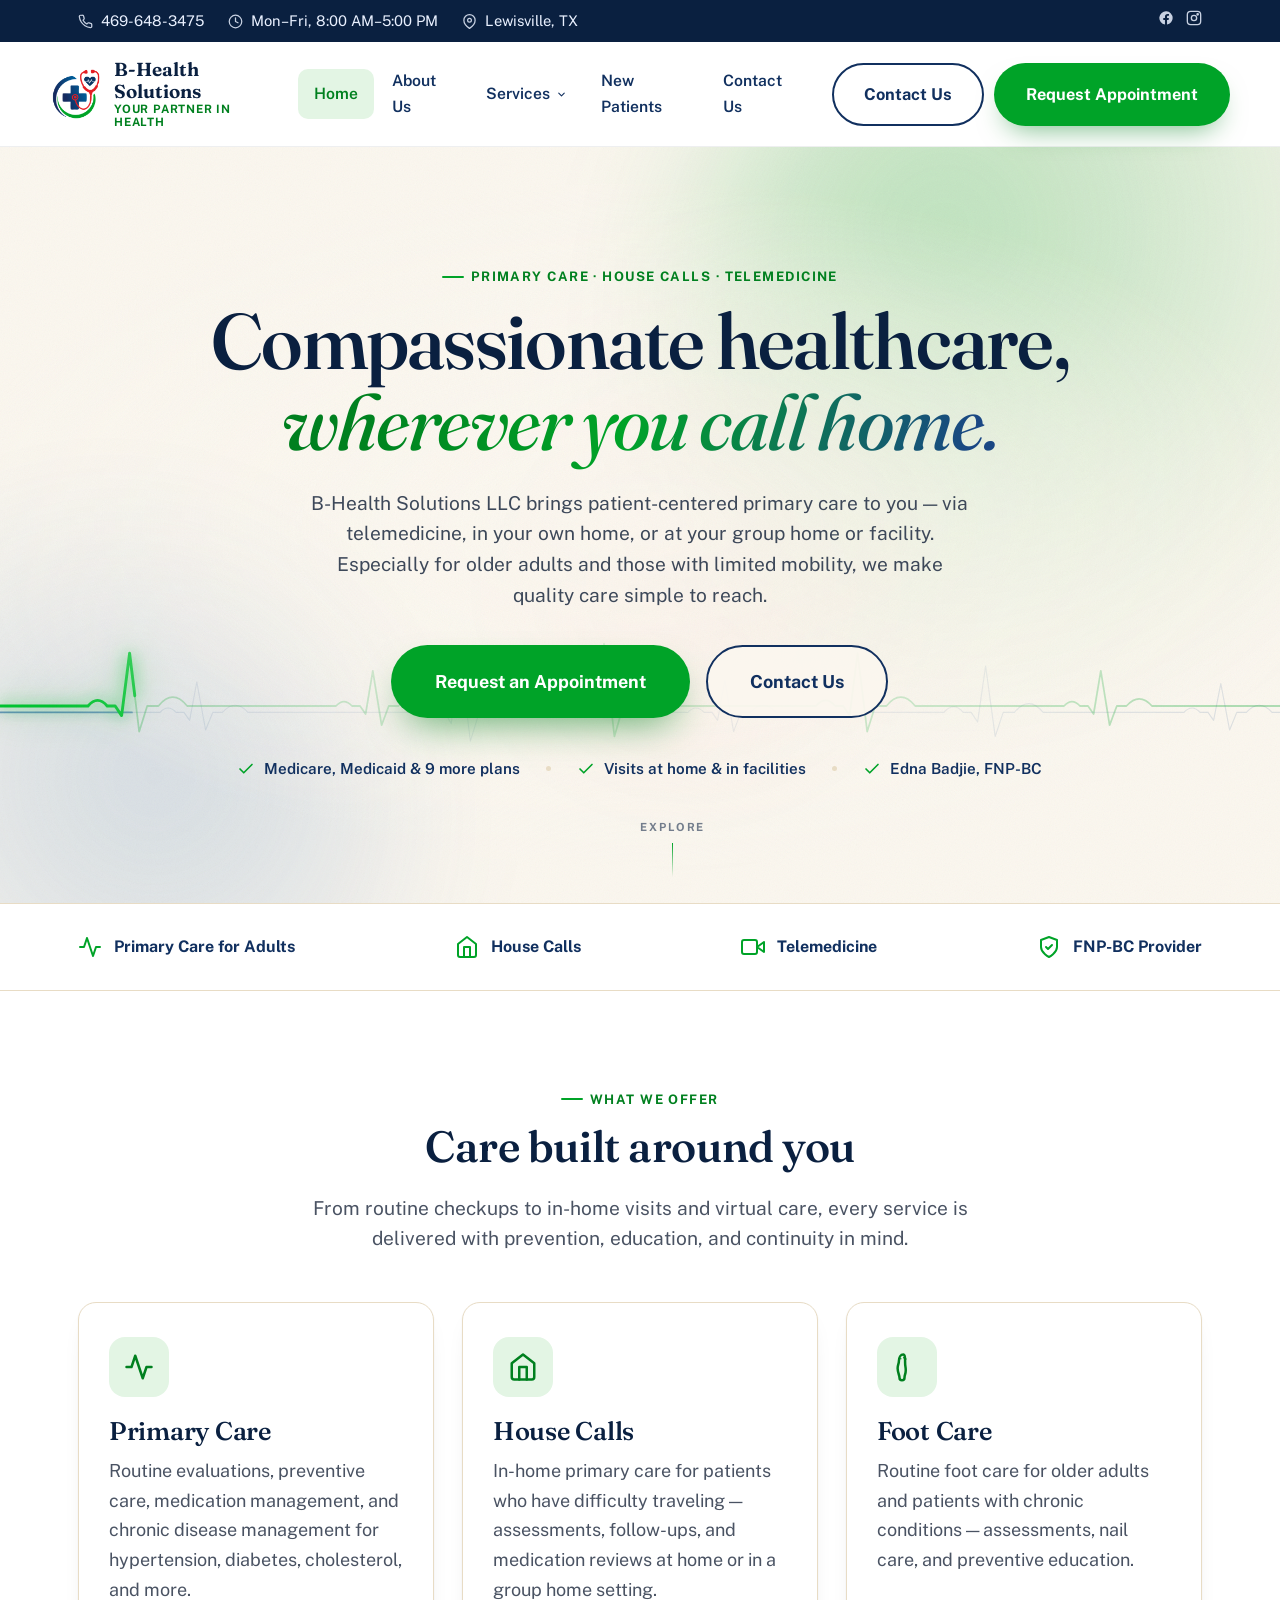
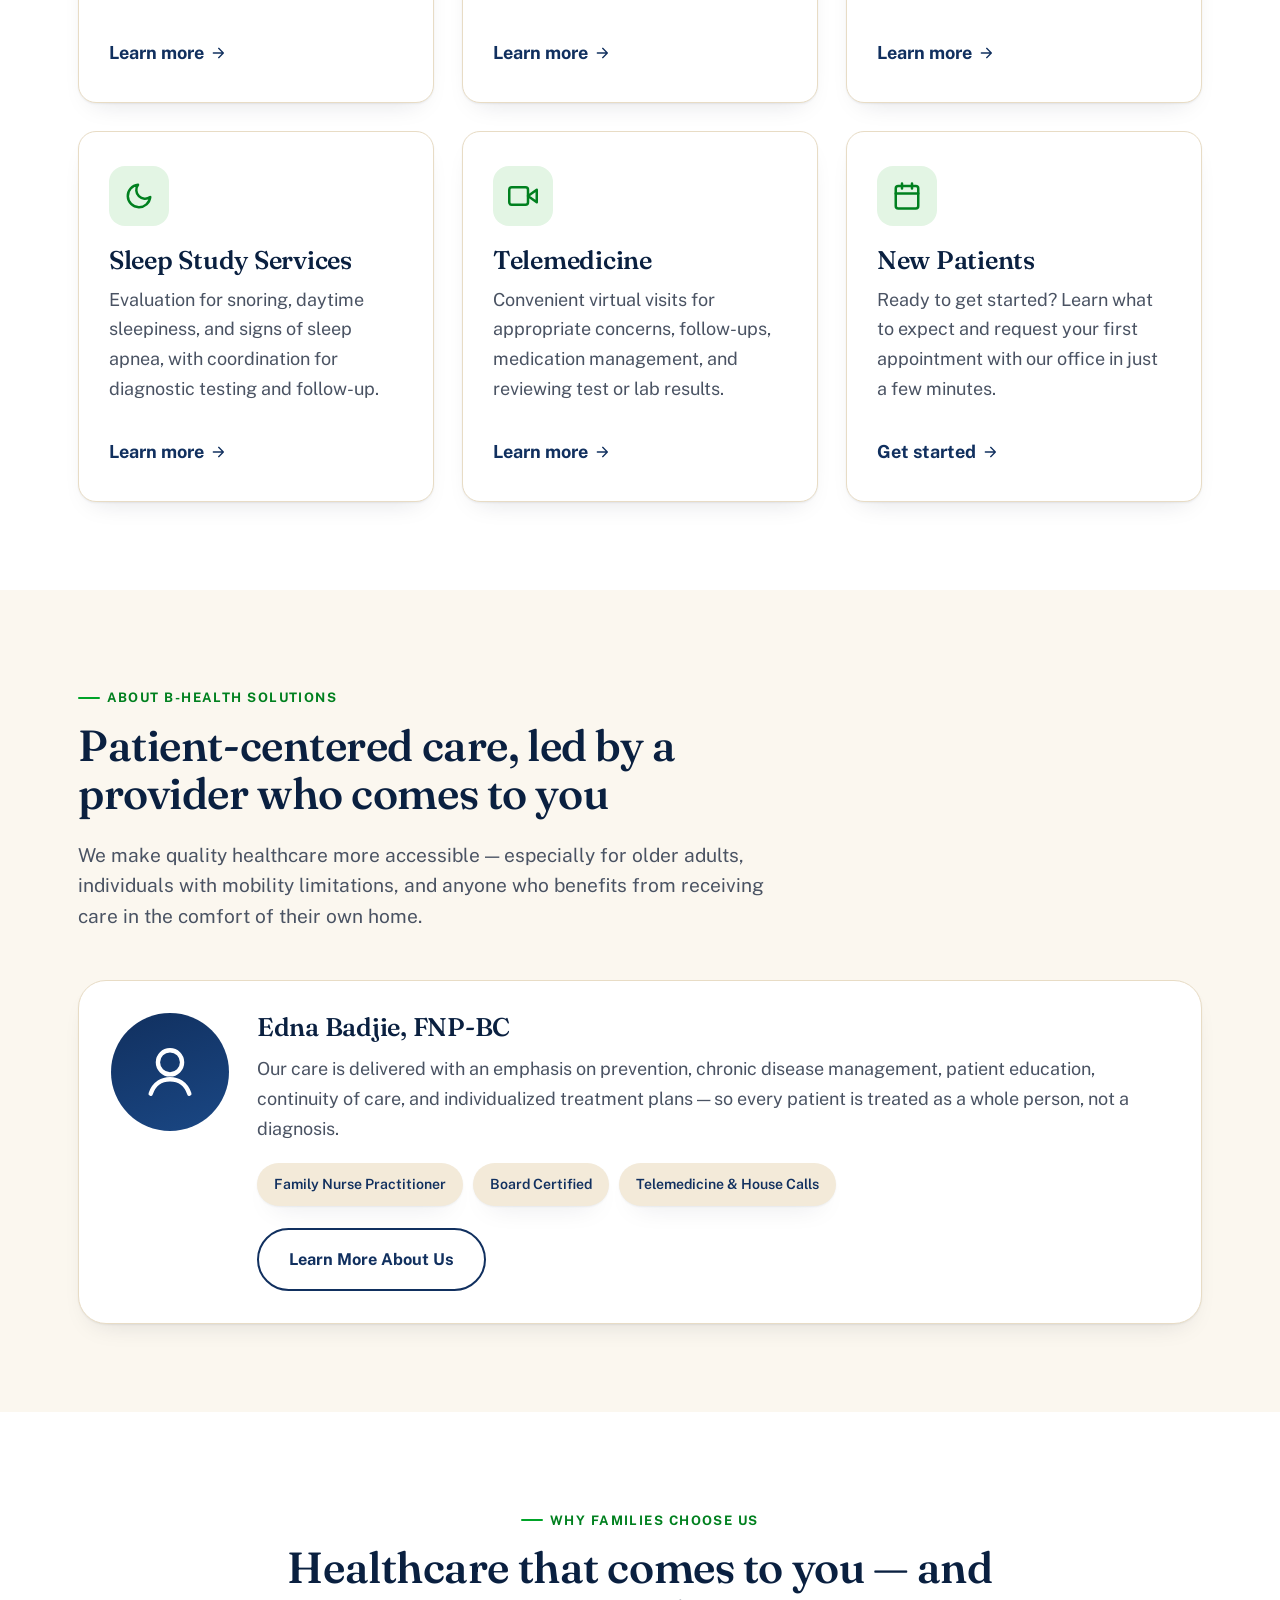
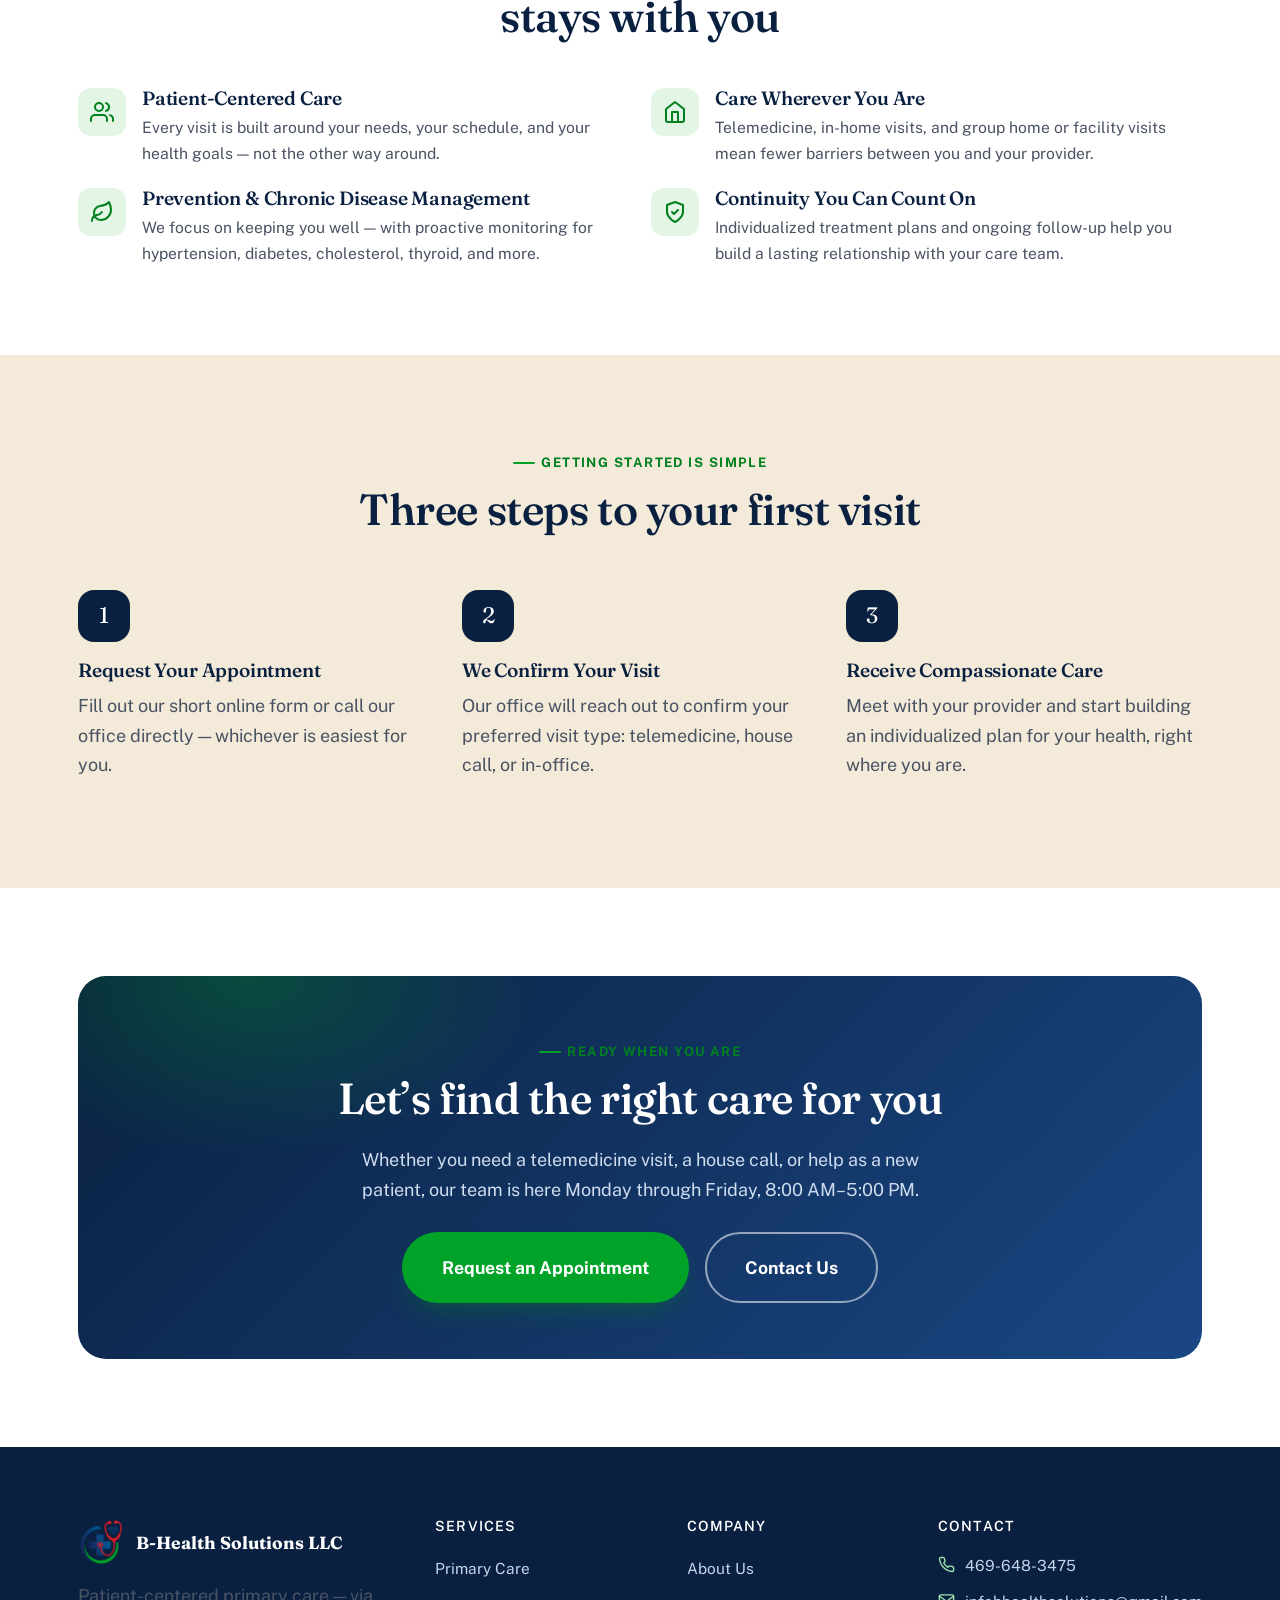
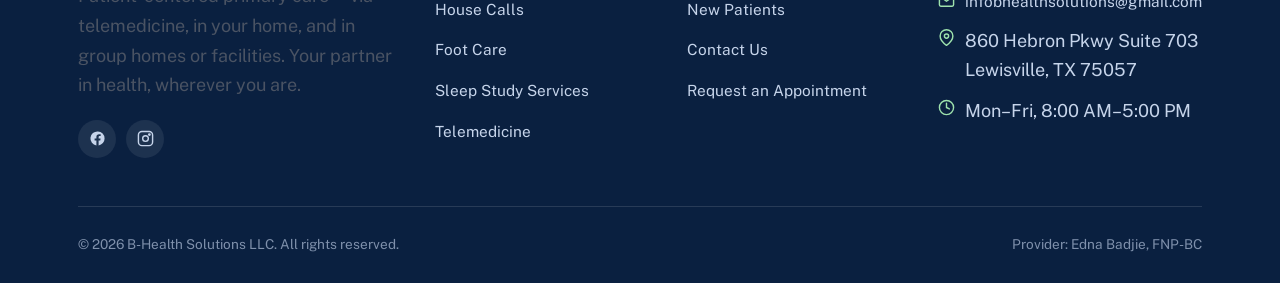
==== index.html @ a454b31d "Redesign home hero with a living ECG pulse Replaces the static centered hero with a "Living Pulse" t" ====
<!doctype html>
<html lang="en">
<head>
<meta charset="UTF-8">
<meta name="viewport" content="width=device-width, initial-scale=1.0">
<title>B-Health Solutions LLC | Primary Care, House Calls &amp; Telemedicine in Lewisville, TX</title>
<meta name="description" content="B-Health Solutions LLC provides patient-centered primary care via telemedicine, in-home house calls, and group home visits in the Lewisville, TX area. Request an appointment today.">
<link rel="icon" href="images/icon-32.png" sizes="32x32">
<link rel="icon" href="images/icon-192.png" sizes="192x192">
<link rel="apple-touch-icon" href="images/apple-touch-icon.png">
<link rel="stylesheet" href="css/style.css">
</head>
<body>

<div class="topbar">
  <div class="container">
    <div class="topbar-left">
      <a href="tel:4696483475" class="topbar-item"><svg viewBox="0 0 24 24" fill="none" stroke="currentColor" stroke-width="2" stroke-linecap="round" stroke-linejoin="round"><path d="M22 16.92v3a2 2 0 0 1-2.18 2 19.79 19.79 0 0 1-8.63-3.07 19.5 19.5 0 0 1-6-6 19.79 19.79 0 0 1-3.07-8.67A2 2 0 0 1 4.11 2h3a2 2 0 0 1 2 1.72c.13.96.36 1.9.7 2.81a2 2 0 0 1-.45 2.11L8.09 9.91a16 16 0 0 0 6 6l1.27-1.27a2 2 0 0 1 2.11-.45c.91.34 1.85.57 2.81.7A2 2 0 0 1 22 16.92Z"/></svg><span>469-648-3475</span></a>
      <span class="topbar-item"><svg viewBox="0 0 24 24" fill="none" stroke="currentColor" stroke-width="2" stroke-linecap="round" stroke-linejoin="round"><circle cx="12" cy="12" r="10"/><path d="M12 6v6l4 2"/></svg><span>Mon&ndash;Fri, 8:00 AM&ndash;5:00 PM</span></span>
      <span class="topbar-item"><svg viewBox="0 0 24 24" fill="none" stroke="currentColor" stroke-width="2" stroke-linecap="round" stroke-linejoin="round"><path d="M21 10c0 7-9 13-9 13s-9-6-9-13a9 9 0 0 1 18 0Z"/><circle cx="12" cy="10" r="3"/></svg><span>Lewisville, TX</span></span>
    </div>
    <div class="topbar-social">
      <a href="#" aria-label="B-Health Solutions on Facebook"><svg viewBox="0 0 24 24" fill="currentColor"><path d="M22 12a10 10 0 1 0-11.56 9.88v-6.99H7.9V12h2.54V9.8c0-2.5 1.49-3.89 3.78-3.89 1.1 0 2.24.2 2.24.2v2.46h-1.26c-1.24 0-1.63.77-1.63 1.56V12h2.78l-.44 2.89h-2.34v6.99A10 10 0 0 0 22 12Z"/></svg></a>
      <a href="#" aria-label="B-Health Solutions on Instagram"><svg viewBox="0 0 24 24" fill="none" stroke="currentColor" stroke-width="2" stroke-linecap="round" stroke-linejoin="round"><rect x="2" y="2" width="20" height="20" rx="5"/><circle cx="12" cy="12" r="4"/><circle cx="17.5" cy="6.5" r="1"/></svg></a>
    </div>
  </div>
</div>

<header class="site-header">
  <div class="container nav-wrap">
    <a href="index.html" class="brand">
      <img src="images/icon-192.png" alt="B-Health Solutions LLC">
      <span class="brand-text"><strong>B-Health Solutions</strong><span>Your Partner In Health</span></span>
    </a>
    <nav class="main-nav" id="main-nav" aria-label="Primary">
      <div class="mobile-cta">
        <a href="new-patients.html" class="btn btn-primary btn-block">Request an Appointment</a>
        <a href="tel:4696483475" class="btn btn-outline btn-block">Call 469-648-3475</a>
      </div>
      <ul>
        <li><a href="index.html">Home</a></li>
        <li><a href="about.html">About Us</a></li>
        <li class="has-dropdown">
          <a href="services.html">Services <svg class="chev" viewBox="0 0 24 24" fill="none" stroke="currentColor" stroke-width="2.4" stroke-linecap="round" stroke-linejoin="round"><path d="m6 9 6 6 6-6"/></svg></a>
          <div class="dropdown">
            <a href="primary-care.html">Primary Care<small>Routine &amp; preventive adult care</small></a>
            <a href="house-calls.html">House Calls<small>In-home primary care visits</small></a>
            <a href="foot-care.html">Foot Care<small>Routine foot health services</small></a>
            <a href="sleep-study.html">Sleep Study Services<small>Sleep disorder evaluation</small></a>
            <a href="telemedicine.html">Telemedicine<small>Virtual visits from home</small></a>
          </div>
        </li>
        <li><a href="new-patients.html">New Patients</a></li>
        <li><a href="contact.html">Contact Us</a></li>
      </ul>
    </nav>
    <div class="header-cta">
      <a href="contact.html" class="btn btn-outline">Contact Us</a>
      <a href="new-patients.html" class="btn btn-primary">Request Appointment</a>
      <button class="nav-toggle" aria-label="Open menu" aria-expanded="false" aria-controls="main-nav"><svg viewBox="0 0 24 24" fill="none" stroke="currentColor" stroke-width="2" stroke-linecap="round" stroke-linejoin="round"><path d="M3 6h18M3 12h18M3 18h18"/></svg></button>
    </div>
  </div>
  <div class="nav-scrim"></div>
</header>

<main>

  <!-- ===== Hero ===== -->
  <section class="hero">
    <div class="hero-bg" aria-hidden="true">
      <span class="aurora a1"></span>
      <span class="aurora a2"></span>
      <span class="aurora a3"></span>
      <svg class="hero-pulse" viewBox="0 0 1600 240" preserveAspectRatio="none" focusable="false">
        <g class="ecg">
          <!-- secondary rhythm: offset beats, slightly different amplitudes -->
          <path class="trace-ghost"  pathLength="1000" d="M0,128 H200 q10,-11 20,0 h10 l7,10 l9,-48 l11,60 l9,-22 h12 q16,-18 32,0 H520 q12,-16 26,0 h10 l8,14 l11,-84 l13,106 l11,-36 h14 q20,-26 40,0 H860 q10,-11 20,0 h10 l7,10 l9,-50 l11,64 l9,-24 h12 q16,-18 32,0 H1180 q12,-14 24,0 h10 l8,12 l10,-70 l12,88 l10,-30 h14 q18,-22 36,0 H1480 q10,-11 20,0 h10 l7,10 l9,-46 l11,58 l9,-22 h12 q16,-18 32,0 H1600"/>
          <path class="trace-sweep2" pathLength="1000" d="M0,128 H200 q10,-11 20,0 h10 l7,10 l9,-48 l11,60 l9,-22 h12 q16,-18 32,0 H520 q12,-16 26,0 h10 l8,14 l11,-84 l13,106 l11,-36 h14 q20,-26 40,0 H860 q10,-11 20,0 h10 l7,10 l9,-50 l11,64 l9,-24 h12 q16,-18 32,0 H1180 q12,-14 24,0 h10 l8,12 l10,-70 l12,88 l10,-30 h14 q18,-22 36,0 H1480 q10,-11 20,0 h10 l7,10 l9,-46 l11,58 l9,-22 h12 q16,-18 32,0 H1600"/>

          <!-- primary rhythm: P wave, QRS spike, T wave, irregular intervals -->
          <path class="trace-base"  pathLength="1000" d="M0,120 H110 q12,-14 24,0 h10 l8,12 l10,-78 l12,98 l10,-32 h14 q18,-22 36,0 H420 q10,-11 20,0 h10 l7,10 l9,-54 l11,68 l9,-24 h12 q16,-18 32,0 H700 q12,-16 26,0 h10 l8,14 l11,-92 l13,116 l11,-38 h14 q20,-26 40,0 H1020 q12,-14 24,0 h10 l8,12 l10,-78 l12,98 l10,-32 h14 q18,-22 36,0 H1330 q10,-11 20,0 h10 l7,10 l9,-54 l11,68 l9,-24 h12 q16,-18 32,0 H1600"/>
          <path class="trace-sweep" pathLength="1000" d="M0,120 H110 q12,-14 24,0 h10 l8,12 l10,-78 l12,98 l10,-32 h14 q18,-22 36,0 H420 q10,-11 20,0 h10 l7,10 l9,-54 l11,68 l9,-24 h12 q16,-18 32,0 H700 q12,-16 26,0 h10 l8,14 l11,-92 l13,116 l11,-38 h14 q20,-26 40,0 H1020 q12,-14 24,0 h10 l8,12 l10,-78 l12,98 l10,-32 h14 q18,-22 36,0 H1330 q10,-11 20,0 h10 l7,10 l9,-54 l11,68 l9,-24 h12 q16,-18 32,0 H1600"/>
        </g>
      </svg>
      <span class="wash"></span>
      <span class="grain"></span>
    </div>

    <div class="container hero-inner">
      <div class="hero-content">
        <span class="eyebrow hero-rise" style="--d:60ms">Primary Care &middot; House Calls &middot; Telemedicine</span>
        <h1>
          <span class="l hero-rise" style="--d:150ms">Compassionate healthcare,</span>
          <span class="l hero-rise" style="--d:260ms"><em>wherever you call home.</em></span>
        </h1>
        <p class="lede hero-rise" style="--d:390ms">B-Health Solutions LLC brings patient-centered primary care to you &mdash; via telemedicine, in your own home, or at your group home or facility. Especially for older adults and those with limited mobility, we make quality care simple to reach.</p>
        <div class="cta-row hero-rise" style="--d:500ms">
          <a href="new-patients.html" class="btn btn-primary btn-lg">Request an Appointment</a>
          <a href="contact.html" class="btn btn-outline btn-lg">Contact Us</a>
        </div>
        <div class="hero-trust hero-rise" style="--d:620ms">
          <span><svg viewBox="0 0 24 24" fill="none" stroke="currentColor" stroke-width="2.2" stroke-linecap="round" stroke-linejoin="round"><path d="M20 6 9 17l-5-5"/></svg>Medicare, Medicaid &amp; 9 more plans</span>
          <span class="sep"></span>
          <span><svg viewBox="0 0 24 24" fill="none" stroke="currentColor" stroke-width="2.2" stroke-linecap="round" stroke-linejoin="round"><path d="M20 6 9 17l-5-5"/></svg>Visits at home &amp; in facilities</span>
          <span class="sep"></span>
          <span><svg viewBox="0 0 24 24" fill="none" stroke="currentColor" stroke-width="2.2" stroke-linecap="round" stroke-linejoin="round"><path d="M20 6 9 17l-5-5"/></svg>Edna Badjie, FNP-BC</span>
        </div>
      </div>
    </div>

    <div class="hero-scroll" aria-hidden="true"><span>Explore</span><i></i></div>
  </section>

  <!-- ===== Trust strip ===== -->
  <section class="trust-strip">
    <div class="container">
      <div class="trust-item"><svg viewBox="0 0 24 24" fill="none" stroke="currentColor" stroke-width="2" stroke-linecap="round" stroke-linejoin="round"><path d="M22 12h-4l-3 9L9 3l-3 9H2"/></svg>Primary Care for Adults</div>
      <div class="trust-item"><svg viewBox="0 0 24 24" fill="none" stroke="currentColor" stroke-width="2" stroke-linecap="round" stroke-linejoin="round"><path d="m3 9 9-7 9 7v11a2 2 0 0 1-2 2H5a2 2 0 0 1-2-2z"/><path d="M9 22V12h6v10"/></svg>House Calls</div>
      <div class="trust-item"><svg viewBox="0 0 24 24" fill="none" stroke="currentColor" stroke-width="2" stroke-linecap="round" stroke-linejoin="round"><path d="m23 7-7 5 7 5V7z"/><rect x="1" y="5" width="15" height="14" rx="2"/></svg>Telemedicine</div>
      <div class="trust-item"><svg viewBox="0 0 24 24" fill="none" stroke="currentColor" stroke-width="2" stroke-linecap="round" stroke-linejoin="round"><path d="M12 22s8-4 8-10V5l-8-3-8 3v7c0 6 8 10 8 10Z"/><path d="m9 12 2 2 4-4"/></svg>FNP-BC Provider</div>
    </div>
  </section>

  <!-- ===== Services overview ===== -->
  <section class="section">
    <div class="container">
      <div class="section-head center reveal">
        <span class="eyebrow">What We Offer</span>
        <h2>Care built around you</h2>
        <p class="lede">From routine checkups to in-home visits and virtual care, every service is delivered with prevention, education, and continuity in mind.</p>
      </div>
      <div class="grid grid-3 reveal-stagger">
        <a href="primary-care.html" class="card service-card reveal" style="--i:0">
          <div class="icon"><svg viewBox="0 0 24 24" fill="none" stroke="currentColor" stroke-width="2" stroke-linecap="round" stroke-linejoin="round"><path d="M22 12h-4l-3 9L9 3l-3 9H2"/></svg></div>
          <h3>Primary Care</h3>
          <p>Routine evaluations, preventive care, medication management, and chronic disease management for hypertension, diabetes, cholesterol, and more.</p>
          <span class="learn">Learn more <svg viewBox="0 0 24 24" fill="none" stroke="currentColor" stroke-width="2" stroke-linecap="round" stroke-linejoin="round"><path d="M5 12h14M13 5l7 7-7 7"/></svg></span>
        </a>
        <a href="house-calls.html" class="card service-card reveal" style="--i:1">
          <div class="icon"><svg viewBox="0 0 24 24" fill="none" stroke="currentColor" stroke-width="2" stroke-linecap="round" stroke-linejoin="round"><path d="m3 9 9-7 9 7v11a2 2 0 0 1-2 2H5a2 2 0 0 1-2-2z"/><path d="M9 22V12h6v10"/></svg></div>
          <h3>House Calls</h3>
          <p>In-home primary care for patients who have difficulty traveling &mdash; assessments, follow-ups, and medication reviews at home or in a group home setting.</p>
          <span class="learn">Learn more <svg viewBox="0 0 24 24" fill="none" stroke="currentColor" stroke-width="2" stroke-linecap="round" stroke-linejoin="round"><path d="M5 12h14M13 5l7 7-7 7"/></svg></span>
        </a>
        <a href="foot-care.html" class="card service-card reveal" style="--i:2">
          <div class="icon"><svg viewBox="0 0 24 24" fill="none" stroke="currentColor" stroke-width="2" stroke-linecap="round" stroke-linejoin="round"><path d="M9 2c-2 0-3.5 2.2-3.5 5.3 0 2.2-1 3.2-1 5.7C4.5 16.5 6 18.5 6 20.5a2 2 0 0 0 4 0c0-2 1-3 1-6 0-2.2-.5-3.3-.5-5.5C10.5 5.2 10.5 2 9 2Z"/><circle cx="7" cy="5.3" r=".6" fill="currentColor" stroke="none"/><circle cx="9.4" cy="4.5" r=".6" fill="currentColor" stroke="none"/><circle cx="11.1" cy="5.5" r=".6" fill="currentColor" stroke="none"/></svg></div>
          <h3>Foot Care</h3>
          <p>Routine foot care for older adults and patients with chronic conditions &mdash; assessments, nail care, and preventive education.</p>
          <span class="learn">Learn more <svg viewBox="0 0 24 24" fill="none" stroke="currentColor" stroke-width="2" stroke-linecap="round" stroke-linejoin="round"><path d="M5 12h14M13 5l7 7-7 7"/></svg></span>
        </a>
        <a href="sleep-study.html" class="card service-card reveal" style="--i:3">
          <div class="icon"><svg viewBox="0 0 24 24" fill="none" stroke="currentColor" stroke-width="2" stroke-linecap="round" stroke-linejoin="round"><path d="M21 12.79A9 9 0 1 1 11.21 3 7 7 0 0 0 21 12.79Z"/></svg></div>
          <h3>Sleep Study Services</h3>
          <p>Evaluation for snoring, daytime sleepiness, and signs of sleep apnea, with coordination for diagnostic testing and follow-up.</p>
          <span class="learn">Learn more <svg viewBox="0 0 24 24" fill="none" stroke="currentColor" stroke-width="2" stroke-linecap="round" stroke-linejoin="round"><path d="M5 12h14M13 5l7 7-7 7"/></svg></span>
        </a>
        <a href="telemedicine.html" class="card service-card reveal" style="--i:4">
          <div class="icon"><svg viewBox="0 0 24 24" fill="none" stroke="currentColor" stroke-width="2" stroke-linecap="round" stroke-linejoin="round"><path d="m23 7-7 5 7 5V7z"/><rect x="1" y="5" width="15" height="14" rx="2"/></svg></div>
          <h3>Telemedicine</h3>
          <p>Convenient virtual visits for appropriate concerns, follow-ups, medication management, and reviewing test or lab results.</p>
          <span class="learn">Learn more <svg viewBox="0 0 24 24" fill="none" stroke="currentColor" stroke-width="2" stroke-linecap="round" stroke-linejoin="round"><path d="M5 12h14M13 5l7 7-7 7"/></svg></span>
        </a>
        <a href="new-patients.html" class="card service-card reveal" style="--i:5">
          <div class="icon"><svg viewBox="0 0 24 24" fill="none" stroke="currentColor" stroke-width="2" stroke-linecap="round" stroke-linejoin="round"><rect x="3" y="4" width="18" height="18" rx="2"/><path d="M16 2v4M8 2v4M3 10h18"/></svg></div>
          <h3>New Patients</h3>
          <p>Ready to get started? Learn what to expect and request your first appointment with our office in just a few minutes.</p>
          <span class="learn">Get started <svg viewBox="0 0 24 24" fill="none" stroke="currentColor" stroke-width="2" stroke-linecap="round" stroke-linejoin="round"><path d="M5 12h14M13 5l7 7-7 7"/></svg></span>
        </a>
      </div>
    </div>
  </section>

  <!-- ===== About teaser ===== -->
  <section class="section section--cream">
    <div class="container">
      <div class="section-head reveal">
        <span class="eyebrow">About B-Health Solutions</span>
        <h2>Patient-centered care, led by a provider who comes to you</h2>
        <p class="lede">We make quality healthcare more accessible &mdash; especially for older adults, individuals with mobility limitations, and anyone who benefits from receiving care in the comfort of their own home.</p>
      </div>
      <div class="provider-card reveal">
        <div class="provider-avatar">
          <svg viewBox="0 0 24 24" fill="none" stroke="currentColor" stroke-width="1.8" stroke-linecap="round" stroke-linejoin="round"><circle cx="12" cy="8" r="5"/><path d="M4 21c1.5-4.5 5-6 8-6s6.5 1.5 8 6"/></svg>
        </div>
        <div>
          <h3>Edna Badjie, FNP-BC</h3>
          <p>Our care is delivered with an emphasis on prevention, chronic disease management, patient education, continuity of care, and individualized treatment plans &mdash; so every patient is treated as a whole person, not a diagnosis.</p>
          <div class="credential-list">
            <span class="pill">Family Nurse Practitioner</span>
            <span class="pill">Board Certified</span>
            <span class="pill">Telemedicine &amp; House Calls</span>
          </div>
          <div class="cta-row" style="margin-top:22px;">
            <a href="about.html" class="btn btn-outline">Learn More About Us</a>
          </div>
        </div>
      </div>
    </div>
  </section>

  <!-- ===== Why choose us ===== -->
  <section class="section">
    <div class="container">
      <div class="section-head center reveal">
        <span class="eyebrow">Why Families Choose Us</span>
        <h2>Healthcare that comes to you &mdash; and stays with you</h2>
      </div>
      <div class="values-grid reveal-stagger">
        <div class="value-row reveal" style="--i:0">
          <div class="icon"><svg viewBox="0 0 24 24" fill="none" stroke="currentColor" stroke-width="2" stroke-linecap="round" stroke-linejoin="round"><path d="M17 21v-2a4 4 0 0 0-4-4H5a4 4 0 0 0-4 4v2"/><circle cx="9" cy="7" r="4"/><path d="M23 21v-2a4 4 0 0 0-3-3.87"/><path d="M16 3.13a4 4 0 0 1 0 7.75"/></svg></div>
          <div>
            <h4>Patient-Centered Care</h4>
            <p>Every visit is built around your needs, your schedule, and your health goals &mdash; not the other way around.</p>
          </div>
        </div>
        <div class="value-row reveal" style="--i:1">
          <div class="icon"><svg viewBox="0 0 24 24" fill="none" stroke="currentColor" stroke-width="2" stroke-linecap="round" stroke-linejoin="round"><path d="m3 9 9-7 9 7v11a2 2 0 0 1-2 2H5a2 2 0 0 1-2-2z"/><path d="M9 22V12h6v10"/></svg></div>
          <div>
            <h4>Care Wherever You Are</h4>
            <p>Telemedicine, in-home visits, and group home or facility visits mean fewer barriers between you and your provider.</p>
          </div>
        </div>
        <div class="value-row reveal" style="--i:2">
          <div class="icon"><svg viewBox="0 0 24 24" fill="none" stroke="currentColor" stroke-width="2" stroke-linecap="round" stroke-linejoin="round"><path d="M11 20A7 7 0 0 1 9.8 6.1C15.5 5 17 4.48 19 2c1 2 2 4.18 2 8 0 5.5-4.78 10-10 10Z"/><path d="M2 21c0-3 1.85-5.36 5.08-6C9.5 14.52 11 13.5 12 12"/></svg></div>
          <div>
            <h4>Prevention &amp; Chronic Disease Management</h4>
            <p>We focus on keeping you well &mdash; with proactive monitoring for hypertension, diabetes, cholesterol, thyroid, and more.</p>
          </div>
        </div>
        <div class="value-row reveal" style="--i:3">
          <div class="icon"><svg viewBox="0 0 24 24" fill="none" stroke="currentColor" stroke-width="2" stroke-linecap="round" stroke-linejoin="round"><path d="M12 22s8-4 8-10V5l-8-3-8 3v7c0 6 8 10 8 10Z"/><path d="m9 12 2 2 4-4"/></svg></div>
          <div>
            <h4>Continuity You Can Count On</h4>
            <p>Individualized treatment plans and ongoing follow-up help you build a lasting relationship with your care team.</p>
          </div>
        </div>
      </div>
    </div>
  </section>

  <!-- ===== How it works ===== -->
  <section class="section section--sand">
    <div class="container">
      <div class="section-head center reveal">
        <span class="eyebrow">Getting Started Is Simple</span>
        <h2>Three steps to your first visit</h2>
      </div>
      <div class="steps reveal-stagger">
        <div class="step reveal" style="--i:0">
          <h4>Request Your Appointment</h4>
          <p>Fill out our short online form or call our office directly &mdash; whichever is easiest for you.</p>
        </div>
        <div class="step reveal" style="--i:1">
          <h4>We Confirm Your Visit</h4>
          <p>Our office will reach out to confirm your preferred visit type: telemedicine, house call, or in-office.</p>
        </div>
        <div class="step reveal" style="--i:2">
          <h4>Receive Compassionate Care</h4>
          <p>Meet with your provider and start building an individualized plan for your health, right where you are.</p>
        </div>
      </div>
    </div>
  </section>

  <!-- ===== CTA band ===== -->
  <section class="section">
    <div class="container">
      <div class="cta-band reveal">
        <span class="eyebrow">Ready When You Are</span>
        <h2>Let&rsquo;s find the right care for you</h2>
        <p>Whether you need a telemedicine visit, a house call, or help as a new patient, our team is here Monday through Friday, 8:00 AM&ndash;5:00 PM.</p>
        <div class="cta-row">
          <a href="new-patients.html" class="btn btn-primary btn-lg">Request an Appointment</a>
          <a href="contact.html" class="btn btn-outline-light btn-lg">Contact Us</a>
        </div>
      </div>
    </div>
  </section>

</main>

<footer class="site-footer">
  <div class="container">
    <div class="footer-grid">
      <div>
        <a href="index.html" class="footer-brand">
          <img src="images/icon-192.png" alt="B-Health Solutions LLC">
          <strong>B-Health Solutions LLC</strong>
        </a>
        <p>Patient-centered primary care &mdash; via telemedicine, in your home, and in group homes or facilities. Your partner in health, wherever you are.</p>
        <div class="footer-social">
          <a href="#" aria-label="Facebook"><svg viewBox="0 0 24 24" fill="currentColor"><path d="M22 12a10 10 0 1 0-11.56 9.88v-6.99H7.9V12h2.54V9.8c0-2.5 1.49-3.89 3.78-3.89 1.1 0 2.24.2 2.24.2v2.46h-1.26c-1.24 0-1.63.77-1.63 1.56V12h2.78l-.44 2.89h-2.34v6.99A10 10 0 0 0 22 12Z"/></svg></a>
          <a href="#" aria-label="Instagram"><svg viewBox="0 0 24 24" fill="none" stroke="currentColor" stroke-width="2" stroke-linecap="round" stroke-linejoin="round"><rect x="2" y="2" width="20" height="20" rx="5"/><circle cx="12" cy="12" r="4"/><circle cx="17.5" cy="6.5" r="1"/></svg></a>
        </div>
      </div>
      <div>
        <h4>Services</h4>
        <ul>
          <li><a href="primary-care.html">Primary Care</a></li>
          <li><a href="house-calls.html">House Calls</a></li>
          <li><a href="foot-care.html">Foot Care</a></li>
          <li><a href="sleep-study.html">Sleep Study Services</a></li>
          <li><a href="telemedicine.html">Telemedicine</a></li>
        </ul>
      </div>
      <div>
        <h4>Company</h4>
        <ul>
          <li><a href="about.html">About Us</a></li>
          <li><a href="new-patients.html">New Patients</a></li>
          <li><a href="contact.html">Contact Us</a></li>
          <li><a href="new-patients.html#request-form">Request an Appointment</a></li>
        </ul>
      </div>
      <div>
        <h4>Contact</h4>
        <ul class="footer-contact">
          <li><svg viewBox="0 0 24 24" fill="none" stroke="currentColor" stroke-width="2" stroke-linecap="round" stroke-linejoin="round"><path d="M22 16.92v3a2 2 0 0 1-2.18 2 19.79 19.79 0 0 1-8.63-3.07 19.5 19.5 0 0 1-6-6 19.79 19.79 0 0 1-3.07-8.67A2 2 0 0 1 4.11 2h3a2 2 0 0 1 2 1.72c.13.96.36 1.9.7 2.81a2 2 0 0 1-.45 2.11L8.09 9.91a16 16 0 0 0 6 6l1.27-1.27a2 2 0 0 1 2.11-.45c.91.34 1.85.57 2.81.7A2 2 0 0 1 22 16.92Z"/></svg><a href="tel:4696483475">469-648-3475</a></li>
          <li><svg viewBox="0 0 24 24" fill="none" stroke="currentColor" stroke-width="2" stroke-linecap="round" stroke-linejoin="round"><rect x="2" y="4" width="20" height="16" rx="2"/><path d="m22 6-10 7L2 6"/></svg><a href="mailto:infobhealthsolutions@gmail.com">infobhealthsolutions@gmail.com</a></li>
          <li><svg viewBox="0 0 24 24" fill="none" stroke="currentColor" stroke-width="2" stroke-linecap="round" stroke-linejoin="round"><path d="M21 10c0 7-9 13-9 13s-9-6-9-13a9 9 0 0 1 18 0Z"/><circle cx="12" cy="10" r="3"/></svg><span>860 Hebron Pkwy Suite 703<br>Lewisville, TX 75057</span></li>
          <li><svg viewBox="0 0 24 24" fill="none" stroke="currentColor" stroke-width="2" stroke-linecap="round" stroke-linejoin="round"><circle cx="12" cy="12" r="10"/><path d="M12 6v6l4 2"/></svg><span>Mon&ndash;Fri, 8:00 AM&ndash;5:00 PM</span></li>
        </ul>
      </div>
    </div>
    <div class="footer-bottom">
      <span>&copy; <span data-year></span> B-Health Solutions LLC. All rights reserved.</span>
      <span>Provider: Edna Badjie, FNP-BC</span>
    </div>
  </div>
</footer>

<script src="js/main.js"></script>
</body>
</html>
---- css/style.css ----
/* ==========================================================================
   B-Health Solutions LLC — Design System
   Warm, upscale primary-care site. Navy / green / coral drawn from the
   practice mark; generous type scale for older-adult readability.
   ========================================================================== */

@import url('https://fonts.googleapis.com/css2?family=Fraunces:ital,opsz,wght@0,9..144,340;0,9..144,460;0,9..144,560;0,9..144,650;1,9..144,460&family=Public+Sans:wght@400;500;600;700;800&display=swap');

:root{
  /* ---- Brand colors (sampled from Logo.png) ---- */
  --navy-950:#0a2040;
  --navy-900:#11305f;
  --navy-700:#1a4784;
  --navy-500:#2f68ad;
  --green-700:#00801f;
  --green-600:#00a328;
  --green-100:#e3f5e4;
  --coral-600:#e31e24;
  --coral-100:#fdeceb;

  /* ---- Neutrals (warm, not clinical) ---- */
  --cream:#fbf7ef;
  --sand:#f3ead9;
  --sand-line:#e8dcc5;
  --white:#ffffff;
  --ink:#1c2433;
  --ink-soft:#4a5363;
  --ink-faint:#737d8c;

  /* ---- Type ---- */
  --font-display:'Fraunces', Georgia, serif;
  --font-body:'Public Sans', -apple-system, BlinkMacSystemFont, sans-serif;

  /* ---- Scale ---- */
  --radius-sm:10px;
  --radius-md:18px;
  --radius-lg:28px;
  --shadow-soft:0 20px 50px -25px rgba(10,32,64,.35);
  --shadow-card:0 1px 2px rgba(20,30,50,.06), 0 12px 28px -16px rgba(20,30,50,.18);
  --container:1180px;
  --ease:cubic-bezier(.22,.9,.3,1);
}

*,*::before,*::after{box-sizing:border-box;}
html{scroll-behavior:smooth;}
@media (prefers-reduced-motion: reduce){
  html{scroll-behavior:auto;}
  *,*::before,*::after{animation-duration:.001ms !important;animation-iteration-count:1 !important;transition-duration:.001ms !important;scroll-behavior:auto !important;}
}

html,body{overflow-x:hidden;}
body{
  margin:0;
  font-family:var(--font-body);
  background:var(--white);
  color:var(--ink);
  font-size:18px;
  line-height:1.65;
  -webkit-font-smoothing:antialiased;
  width:100%;
}

img{max-width:100%;display:block;}
a{color:inherit;}
ul{list-style:none;margin:0;padding:0;}
button{font-family:inherit;}

h1,h2,h3,h4{
  font-family:var(--font-display);
  color:var(--navy-950);
  line-height:1.12;
  margin:0 0 .5em;
  font-weight:560;
  letter-spacing:-.01em;
}
h1{font-size:clamp(2.6rem,4.6vw,3.9rem); font-weight:560;}
h2{font-size:clamp(2rem,3.4vw,2.75rem);}
h3{font-size:clamp(1.35rem,2vw,1.65rem);}
h4{font-size:1.2rem;}
p{margin:0 0 1.1em;color:var(--ink-soft);}
.lede{font-size:1.2rem;line-height:1.6;color:var(--ink-soft);}

.container{max-width:var(--container);margin:0 auto;padding:0 28px;}
.section{padding:88px 0;}
.section--tight{padding:56px 0;}
.section--cream{background:var(--cream);}
.section--sand{background:var(--sand);}
.section--navy{background:var(--navy-950);color:#fff;}
.section--navy h2,.section--navy h3,.section--navy p{color:#fff;}
.section--navy .eyebrow{color:#9fc8ff;}

.eyebrow{
  display:inline-flex;align-items:center;gap:.5em;
  font-family:var(--font-body);
  font-weight:700;
  font-size:.82rem;
  letter-spacing:.11em;
  text-transform:uppercase;
  color:var(--green-700);
  margin-bottom:.9em;
}
.eyebrow::before{
  content:"";
  width:22px;height:2px;background:var(--green-600);display:inline-block;border-radius:2px;
}

.section-head{max-width:720px; margin-bottom:48px;}
.section-head.center{margin-left:auto;margin-right:auto;text-align:center;}

/* ---------------------------- Buttons ---------------------------- */
.btn{
  display:inline-flex;align-items:center;justify-content:center;gap:.6em;
  font-family:var(--font-body);
  font-weight:700;
  font-size:1.02rem;
  padding:16px 30px;
  border-radius:999px;
  border:2px solid transparent;
  text-decoration:none;
  cursor:pointer;
  transition:transform .25s var(--ease), box-shadow .25s var(--ease), background-color .2s, border-color .2s, color .2s;
  white-space:nowrap;
}
.btn svg{width:1.15em;height:1.15em;flex:none;}
.btn-primary{background:var(--green-600);color:#fff;box-shadow:0 14px 28px -12px rgba(0,128,31,.55);}
.btn-primary:hover{background:var(--green-700); transform:translateY(-2px); box-shadow:0 18px 32px -12px rgba(0,128,31,.6);}
.btn-outline{background:transparent;color:var(--navy-900);border-color:var(--navy-900);}
.btn-outline:hover{background:var(--navy-900);color:#fff;transform:translateY(-2px);}
.btn-outline-light{background:transparent;color:#fff;border-color:rgba(255,255,255,.55);}
.btn-outline-light:hover{background:#fff;color:var(--navy-950);border-color:#fff;}
.btn-ghost{background:rgba(255,255,255,.12); color:#fff; border-color:transparent;}
.btn-ghost:hover{background:rgba(255,255,255,.22);}
.btn-lg{padding:19px 38px;font-size:1.1rem;}
.btn-block{width:100%;}
.btn:focus-visible, a:focus-visible, button:focus-visible, input:focus-visible, textarea:focus-visible, select:focus-visible{
  outline:3px solid var(--green-600); outline-offset:3px;
}

.cta-row{display:flex;flex-wrap:wrap;gap:16px;align-items:center;}

/* ---------------------------- Topbar ---------------------------- */
.topbar{
  background:var(--navy-950);
  color:#eaf1ff;
  font-size:.92rem;
}
.topbar .container{
  display:flex;align-items:center;justify-content:space-between;
  padding-top:9px;padding-bottom:9px;
  gap:16px;
}
.topbar-left{display:flex;gap:24px;flex-wrap:wrap;align-items:center;}
.topbar a{text-decoration:none;color:#eaf1ff;}
.topbar a:hover{color:var(--green-600);}
.topbar-item{display:inline-flex;align-items:center;gap:8px;}
.topbar-item svg{width:15px;height:15px;opacity:.85;flex:none;}
.topbar-social{display:flex;gap:12px;}
.topbar-social a{opacity:.85;}
.topbar-social a:hover{opacity:1;}
.topbar-social svg{width:16px;height:16px;}

/* ---------------------------- Header / Nav ---------------------------- */
.site-header{
  position:sticky;top:0;z-index:100;
  background:rgba(255,255,255,.92);
  backdrop-filter:saturate(180%) blur(14px);
  border-bottom:1px solid rgba(20,30,50,.07);
}
.nav-wrap{display:flex;align-items:center;justify-content:space-between;padding:14px 0;gap:20px;}
.brand{display:flex;align-items:center;gap:12px;text-decoration:none;}
.brand img{height:52px;width:auto;}
.brand-text{display:flex;flex-direction:column;line-height:1.15;}
.brand-text strong{font-family:var(--font-display);font-size:1.18rem;color:var(--navy-950);font-weight:650;}
.brand-text span{font-size:.72rem;letter-spacing:.07em;color:var(--green-700);font-weight:700;text-transform:uppercase;}

.main-nav{display:flex;align-items:center;gap:2px;}
.main-nav > ul{display:flex;align-items:center;gap:2px;}
.main-nav a{
  display:inline-flex;align-items:center;gap:6px;
  padding:12px 16px;
  text-decoration:none;
  font-weight:600;
  font-size:.98rem;
  color:var(--navy-900);
  border-radius:10px;
  transition:background .2s,color .2s;
}
.main-nav > ul > li > a:hover,.main-nav a.active{background:var(--green-100);color:var(--green-700);}
.has-dropdown{position:relative;}
.has-dropdown > a svg.chev{width:11px;height:11px;transition:transform .2s;}
.has-dropdown:hover > a svg.chev, .has-dropdown.open > a svg.chev{transform:rotate(180deg);}
.dropdown{
  position:absolute; top:100%; left:0; margin-top:6px;
  background:#fff; border-radius:var(--radius-md); box-shadow:var(--shadow-soft);
  min-width:280px; padding:10px; opacity:0; visibility:hidden; transform:translateY(8px);
  transition:opacity .2s var(--ease), transform .2s var(--ease), visibility .2s;
  border:1px solid rgba(20,30,50,.06);
}
.has-dropdown:hover .dropdown, .has-dropdown.open .dropdown{opacity:1;visibility:visible;transform:translateY(0);}
.dropdown a{display:flex;flex-direction:column;align-items:flex-start;gap:2px;padding:11px 14px;border-radius:10px;}
.dropdown a small{font-weight:500;color:var(--ink-faint);font-size:.8rem;}
.dropdown a:hover{background:var(--cream);}

.header-cta{display:flex;align-items:center;gap:10px;}
.mobile-cta{display:none;}
.nav-toggle{
  display:none;background:var(--navy-950);border:none;color:#fff;
  width:46px;height:46px;border-radius:12px;align-items:center;justify-content:center;cursor:pointer;
}
.nav-toggle svg{width:22px;height:22px;}

@media (max-width: 980px){
  .main-nav{position:fixed;inset:0 0 0 auto;width:min(360px,88vw);height:100vh;background:#fff;
    transform:translateX(100%); transition:transform .3s var(--ease); flex-direction:column; align-items:stretch;
    padding:90px 22px 30px; box-shadow:-20px 0 50px rgba(0,0,0,.15); overflow-y:auto;}
  .main-nav.open{transform:translateX(0);}
  .main-nav > ul{flex-direction:column;align-items:stretch;gap:2px;}
  .main-nav a{padding:14px 12px;font-size:1.05rem;}
  .dropdown{position:static;box-shadow:none;border:none;margin:0 0 0 14px;opacity:1;visibility:visible;transform:none;display:none;padding:4px 0 4px 10px;border-left:2px solid var(--sand-line);}
  .has-dropdown.open .dropdown{display:flex;flex-direction:column;}
  .has-dropdown > a svg.chev{transform:none !important;}
  .has-dropdown.open > a svg.chev{transform:rotate(180deg) !important;}
  .nav-toggle{display:inline-flex;}
  .header-cta .btn-outline{display:none;}
  .mobile-cta{display:flex;flex-direction:column;gap:12px;margin:0 0 26px;}
  .nav-scrim{position:fixed;inset:0;background:rgba(10,20,40,.45);opacity:0;visibility:hidden;transition:opacity .3s;z-index:90;}
  .nav-scrim.open{opacity:1;visibility:visible;}
}
@media (max-width:560px){
  .header-cta .btn-primary{display:none;}
  .brand-text span{display:none;}
}
@media (max-width:400px){
  .container{padding:0 18px;}
  .brand img{height:42px;}
  .brand-text strong{font-size:1.02rem;}
}

/* ---------------------------- Hero (home) ----------------------------
   "Living Pulse" — drifting aurora light, a self-drawing ECG trace taken
   from the logo's heartbeat motif, and a staggered editorial reveal.
   --------------------------------------------------------------------- */
.hero{
  position:relative;
  overflow:hidden;
  isolation:isolate;
  background:var(--cream);
  min-height:clamp(560px, 84vh, 840px);
  display:flex;align-items:center;
  padding:80px 0 92px;
}

/* --- layered background --- */
.hero-bg{position:absolute;inset:0;z-index:0;pointer-events:none;overflow:hidden;}
.hero-bg .aurora{
  position:absolute;border-radius:50%;
  filter:blur(70px);
  opacity:.52;
  will-change:transform;
}
.hero-bg .a1{
  width:62vw;height:62vw;max-width:860px;max-height:860px;
  top:-26%;right:-14%;
  background:radial-gradient(circle at 35% 35%, rgba(0,163,40,.52), rgba(0,163,40,0) 68%);
  animation:drift1 22s ease-in-out infinite;
}
.hero-bg .a2{
  width:50vw;height:50vw;max-width:660px;max-height:660px;
  bottom:-34%;left:-18%;
  background:radial-gradient(circle at 60% 40%, rgba(47,104,173,.40), rgba(47,104,173,0) 68%);
  animation:drift2 27s ease-in-out infinite;
}
.hero-bg .a3{
  width:40vw;height:40vw;max-width:520px;max-height:520px;
  top:24%;left:34%;
  background:radial-gradient(circle at 50% 50%, rgba(227,30,36,.14), rgba(227,30,36,0) 70%);
  animation:drift3 31s ease-in-out infinite;
}
@keyframes drift1{0%,100%{transform:translate3d(0,0,0) scale(1)}50%{transform:translate3d(-5%,6%,0) scale(1.1)}}
@keyframes drift2{0%,100%{transform:translate3d(0,0,0) scale(1)}50%{transform:translate3d(7%,-5%,0) scale(1.08)}}
@keyframes drift3{0%,100%{transform:translate3d(0,0,0) scale(1)}50%{transform:translate3d(4%,7%,0) scale(1.14)}}

/* soft vignette so type always sits on calm ground */
.hero-bg .wash{
  position:absolute;inset:0;
  background:radial-gradient(ellipse 70% 58% at 50% 50%, rgba(251,247,239,.86), rgba(251,247,239,.34) 55%, rgba(251,247,239,0) 78%);
}

/* film grain for depth */
.hero-bg .grain{
  position:absolute;inset:-50%;
  opacity:.055;mix-blend-mode:multiply;
  background-image:url("data:image/svg+xml,%3Csvg xmlns='http://www.w3.org/2000/svg' width='180' height='180'%3E%3Cfilter id='n'%3E%3CfeTurbulence type='fractalNoise' baseFrequency='.85' numOctaves='3'/%3E%3C/filter%3E%3Crect width='180' height='180' filter='url(%23n)'/%3E%3C/svg%3E");
}

/* --- the ECG trace --- */
.hero-pulse{
  position:absolute;left:0;right:0;
  top:74%;transform:translateY(-50%);
  width:100%;height:auto;
  animation:pulseGlow 9s ease-in-out infinite;
}
@keyframes pulseGlow{0%,100%{opacity:.5}50%{opacity:.72}}

/* amplitude "breathes" on its own slow cycle, so beats never look stamped */
.hero-pulse .ecg{
  transform-box:fill-box;
  transform-origin:50% 50%;
  animation:breathe 17s ease-in-out infinite;
}
@keyframes breathe{
  0%,100%{transform:scaleY(.92)}
  35%    {transform:scaleY(1.16)}
  62%    {transform:scaleY(1.0)}
}

.hero-pulse path{fill:none;stroke-linecap:round;stroke-linejoin:round;}

/* resting traces — drawn once on load, then held */
.hero-pulse .trace-base{
  stroke:var(--green-600);stroke-width:2.2;opacity:.3;
  stroke-dasharray:1000;stroke-dashoffset:1000;
  animation:draw 3s cubic-bezier(.3,.8,.35,1) .3s forwards;
}
.hero-pulse .trace-ghost{
  stroke:var(--navy-700);stroke-width:1.4;opacity:.13;
  stroke-dasharray:1000;stroke-dashoffset:1000;
  animation:draw 3.4s cubic-bezier(.3,.8,.35,1) .1s forwards;
}
@keyframes draw{to{stroke-dashoffset:0}}

/* travelling highlights — the heartbeat that never stops.
   Two sweeps on deliberately coprime durations (8.5s / 12.5s) drift in and
   out of phase, so the composite rhythm doesn't visibly repeat. */
.hero-pulse .trace-sweep{
  stroke:#00c431;stroke-width:3.6;
  stroke-dasharray:118 1000;stroke-dashoffset:1118;
  filter:drop-shadow(0 0 10px rgba(0,196,49,.85)) drop-shadow(0 0 22px rgba(0,163,40,.45));
  animation:sweep 8.5s linear 1.05s infinite;
}
.hero-pulse .trace-sweep2{
  stroke:var(--navy-500);stroke-width:2.4;opacity:.62;
  stroke-dasharray:70 1000;stroke-dashoffset:1070;
  filter:drop-shadow(0 0 8px rgba(47,104,173,.5));
  animation:sweep 12.5s linear 2.3s infinite;
}
@keyframes sweep{to{stroke-dashoffset:0}}

/* --- content --- */
.hero-inner{position:relative;z-index:2;}
.hero-content{max-width:860px;margin:0 auto;text-align:center;}
.hero h1{
  margin-bottom:.32em;
  font-size:clamp(2.25rem, 7.6vw, 4.9rem);
  line-height:1.04;
  letter-spacing:-.022em;
  font-weight:560;
  text-wrap:balance;
}
.hero h1 .l{display:block;}
.hero h1 em{
  font-style:italic;font-weight:460;
  background:linear-gradient(100deg, var(--green-700) 10%, var(--green-600) 48%, var(--navy-700) 96%);
  -webkit-background-clip:text;background-clip:text;
  -webkit-text-fill-color:transparent;color:var(--green-700);
}
.hero .lede{
  font-size:clamp(1.08rem,1.5vw,1.3rem);
  max-width:660px;margin:0 auto 34px;
  color:#3d4859;
}
.hero-content .cta-row{justify-content:center;}
.hero .btn-lg{padding:20px 42px;font-size:1.12rem;}
.hero .btn-primary{box-shadow:0 18px 38px -14px rgba(0,128,31,.62);}
/* frosted so the travelling pulse passes behind, not through, the label */
.hero .btn-outline{
  background:rgba(251,247,239,.9);
  backdrop-filter:blur(3px);
  -webkit-backdrop-filter:blur(3px);
}
.hero .btn-outline:hover{background:var(--navy-900);}

/* inline trust line — no boxes, just confident type */
.hero-trust{
  display:flex;flex-wrap:wrap;justify-content:center;align-items:center;
  gap:10px 26px;margin-top:38px;
  font-size:.95rem;font-weight:600;color:var(--navy-900);
}
.hero-trust span{display:inline-flex;align-items:center;gap:9px;}
.hero-trust svg{width:18px;height:18px;color:var(--green-600);flex:none;}
.hero-trust .sep{width:5px;height:5px;border-radius:50%;background:var(--sand-line);padding:0;}

/* staggered entrance */
.hero-rise{opacity:0;transform:translateY(26px);animation:rise .95s cubic-bezier(.22,.9,.3,1) forwards;animation-delay:var(--d,0ms);}
@keyframes rise{to{opacity:1;transform:none}}

/* separators only earn their place when the row fits on one line */
@media (max-width:1040px){
  .hero-trust .sep{display:none;}
  .hero-trust{gap:10px 22px;}
}

/* scroll cue */
.hero-scroll{
  position:absolute;left:50%;bottom:26px;transform:translateX(-50%);
  z-index:2;display:flex;flex-direction:column;align-items:center;gap:7px;
  font-size:.7rem;letter-spacing:.17em;text-transform:uppercase;font-weight:700;color:var(--ink-faint);
  opacity:0;animation:rise .9s ease 1.5s forwards;
}
.hero-scroll i{display:block;width:1px;height:34px;background:linear-gradient(var(--green-600),transparent);animation:cue 2.1s ease-in-out infinite;}
@keyframes cue{0%,100%{transform:scaleY(.42);opacity:.45;transform-origin:top}50%{transform:scaleY(1);opacity:1;transform-origin:top}}

@media (max-width:720px){
  .hero{min-height:auto;padding:52px 0 60px;}
  .hero-pulse{opacity:.32;}
  .hero-scroll{display:none;}
  .hero .btn-lg{padding:18px 30px;font-size:1.05rem;}
  .hero .lede{font-size:1.04rem;margin-bottom:28px;}
  .hero-trust{
    flex-direction:column;align-items:center;
    gap:11px;margin-top:30px;font-size:.92rem;
  }
  .hero-trust span{text-align:left;}
  .hero-trust .sep{display:none;}
  /* keep the eyebrow on one tidy line instead of orphaning its rule */
  .hero .eyebrow{font-size:.7rem;letter-spacing:.09em;}
  .hero .eyebrow::before{display:none;}
}

@media (prefers-reduced-motion: reduce){
  .hero-bg .aurora{animation:none;}
  .hero-pulse{animation:none;opacity:.5;}
  .hero-pulse .ecg{animation:none;}
  .hero-pulse .trace-base,
  .hero-pulse .trace-ghost{animation:none;stroke-dashoffset:0;}
  /* no travelling highlight at all for reduced-motion users */
  .hero-pulse .trace-sweep,
  .hero-pulse .trace-sweep2{display:none;}
  .hero-rise{opacity:1;transform:none;animation:none;}
  .hero-scroll{opacity:1;animation:none;}
  .hero-scroll i{animation:none;}
}

.hero-badges{display:flex;flex-wrap:wrap;gap:10px;margin-top:30px;justify-content:center;}
.pill{
  display:inline-flex;align-items:center;gap:8px;
  background:#fff;border:1px solid var(--sand-line);
  padding:9px 16px;border-radius:999px;font-size:.88rem;font-weight:600;color:var(--navy-900);
  box-shadow:var(--shadow-card);
}
.pill svg{width:16px;height:16px;color:var(--green-600);flex:none;}

/* ---------------------------- Insurance grid ---------------------------- */
.insurance-grid{display:grid;grid-template-columns:repeat(4,1fr);gap:16px;}
.insurance-badge{
  display:flex;align-items:center;gap:12px;
  background:#fff;border:1px solid var(--sand-line);border-radius:var(--radius-sm);
  padding:16px 18px;box-shadow:var(--shadow-card);
  font-weight:700;color:var(--navy-950);font-size:.98rem;
  transition:transform .25s var(--ease), box-shadow .25s var(--ease);
}
.insurance-badge:hover{transform:translateY(-3px);box-shadow:0 18px 32px -16px rgba(10,32,64,.22);}
.insurance-badge .icon{
  flex:none;width:34px;height:34px;border-radius:10px;background:var(--green-100);color:var(--green-700);
  display:flex;align-items:center;justify-content:center;
}
.insurance-badge .icon svg{width:18px;height:18px;}
.insurance-badge span{display:block;line-height:1.25;}
.insurance-badge small{display:block;font-weight:500;font-size:.78rem;color:var(--ink-faint);}
@media (max-width:980px){.insurance-grid{grid-template-columns:repeat(3,1fr);}}
@media (max-width:720px){.insurance-grid{grid-template-columns:repeat(2,1fr);}}
@media (max-width:460px){.insurance-grid{grid-template-columns:1fr;}}

/* ---------------------------- Inner page hero (banner) ---------------------------- */
.page-hero{
  position:relative;overflow:hidden;
  background:
    radial-gradient(800px 420px at 90% 0%, rgba(0,163,40,.22), transparent 60%),
    linear-gradient(160deg,var(--navy-950),var(--navy-900) 60%, var(--navy-700));
  color:#fff;
  padding:64px 0 76px;
}
.page-hero .eyebrow{color:#9ee2ad;}
.page-hero .eyebrow::before{background:#9ee2ad;}
.page-hero h1{color:#fff;max-width:760px;}
.page-hero p.lede{color:#cfdcef;max-width:620px;}
.breadcrumb{display:flex;gap:8px;align-items:center;font-size:.86rem;color:#b9c9e3;margin-bottom:22px;flex-wrap:wrap;}
.breadcrumb a{color:#b9c9e3;text-decoration:none;}
.breadcrumb a:hover{color:#fff;}
.page-hero .cta-row{margin-top:30px;}

/* heartbeat divider motif */
.pulse-divider{display:block;width:100%;height:34px;color:var(--sand-line);}
.pulse-divider path{fill:none;stroke:currentColor;stroke-width:2;}

/* ---------------------------- Service cards / grids ---------------------------- */
.grid{display:grid;gap:28px;}
.grid-3{grid-template-columns:repeat(3,1fr);}
.grid-2{grid-template-columns:repeat(2,1fr);}
.grid-6{grid-template-columns:repeat(6,1fr);}

.card{
  background:#fff;border:1px solid var(--sand-line); border-radius:var(--radius-md);
  padding:34px 30px; box-shadow:var(--shadow-card);
  transition:transform .3s var(--ease), box-shadow .3s var(--ease), border-color .3s;
}
.service-card{display:flex;flex-direction:column;height:100%;text-decoration:none;}
.service-card:hover{transform:translateY(-6px); box-shadow:0 22px 44px -18px rgba(10,32,64,.28); border-color:transparent;}
.card .icon{
  width:60px;height:60px;border-radius:16px;
  display:flex;align-items:center;justify-content:center;flex:none;
  margin-bottom:20px;
}
.card .icon svg{width:30px;height:30px;}
.service-card .icon{background:var(--green-100); color:var(--green-700);}
.service-card h3{margin-bottom:.4em;}
.service-card p{flex:1;}
.service-card .learn{
  display:inline-flex;align-items:center;gap:6px;font-weight:700;color:var(--navy-900);margin-top:14px;
}
.service-card .learn svg{width:16px;height:16px;transition:transform .25s var(--ease);}
.service-card:hover .learn svg{transform:translateX(5px);}

.value-card{text-align:left;}
.value-card .icon{background:var(--sand);color:var(--navy-900);}

/* ---------------------------- Stats / trust strip ---------------------------- */
.trust-strip{background:var(--white); border-top:1px solid var(--sand-line); border-bottom:1px solid var(--sand-line);}
.trust-strip .container{display:flex;flex-wrap:wrap;gap:30px 48px;justify-content:space-between;align-items:center;padding:30px 28px;}
.trust-item{display:flex;align-items:center;gap:12px;color:var(--navy-900);font-weight:700;font-size:1rem;}
.trust-item svg{width:24px;height:24px;color:var(--green-600);flex:none;}

.stat-band{display:grid;grid-template-columns:repeat(4,1fr);gap:24px;}
.stat{text-align:center;}
.stat strong{display:block;font-family:var(--font-display);font-size:2.6rem;color:#fff;}
.stat span{font-size:.92rem;color:#b9c9e3;}

/* ---------------------------- Steps ---------------------------- */
.steps{display:grid;grid-template-columns:repeat(3,1fr);gap:28px;counter-reset:step;}
.step{position:relative;padding-top:8px;}
.step::before{
  counter-increment:step; content:counter(step);
  display:flex;align-items:center;justify-content:center;
  width:52px;height:52px;border-radius:16px;
  background:var(--navy-950);color:#fff;font-family:var(--font-display);font-size:1.4rem;
  margin-bottom:18px;
}

/* ---------------------------- Provider / About ---------------------------- */
.provider-card{
  display:flex; gap:28px; align-items:flex-start; background:#fff; border:1px solid var(--sand-line);
  border-radius:var(--radius-lg); padding:32px; box-shadow:var(--shadow-card);
}
.provider-avatar{
  flex:none;width:118px;height:118px;border-radius:50%;
  background:linear-gradient(160deg,var(--navy-900),var(--navy-700));
  display:flex;align-items:center;justify-content:center;color:#fff;
}
.provider-avatar svg{width:58px;height:58px;}
.credential-list{display:flex;flex-wrap:wrap;gap:10px;margin-top:14px;}
.credential-list .pill{background:var(--sand);border-color:transparent;}

.values-grid{display:grid;grid-template-columns:repeat(2,1fr);gap:22px;}
.value-row{display:flex;gap:16px;align-items:flex-start;}
.value-row .icon{
  flex:none;width:48px;height:48px;border-radius:13px;background:var(--green-100);color:var(--green-700);
  display:flex;align-items:center;justify-content:center;
}
.value-row .icon svg{width:24px;height:24px;}
.value-row h4{margin-bottom:.25em;}
.value-row p{margin-bottom:0;font-size:.98rem;}

/* ---------------------------- Service detail layout ---------------------------- */
.service-layout{display:grid;grid-template-columns:1.6fr 1fr;gap:56px;align-items:start;}
.check-list li{
  display:flex; gap:12px; align-items:flex-start; padding:11px 0; border-bottom:1px dashed var(--sand-line); font-size:1.02rem; color:var(--ink-soft);
}
.check-list li:last-child{border-bottom:none;}
.check-list svg{width:22px;height:22px;flex:none;color:var(--green-600);margin-top:2px;}
.sidebar-card{background:var(--sand);border-radius:var(--radius-lg);padding:30px;position:sticky;top:110px;}
.sidebar-card h4{margin-bottom:14px;}
.sidebar-links a{
  display:flex;align-items:center;justify-content:space-between;
  padding:13px 4px;border-bottom:1px solid var(--sand-line);text-decoration:none;color:var(--navy-900);font-weight:600;
}
.sidebar-links a:last-child{border-bottom:none;}
.sidebar-links a:hover{color:var(--green-700);}
.sidebar-links svg{width:16px;height:16px;}
.sidebar-card .btn{margin-top:18px;}

.who-for{background:var(--cream); border:1px solid var(--sand-line); border-radius:var(--radius-md); padding:26px 28px; margin-top:28px;}
.who-for h4{display:flex;align-items:center;gap:10px;}
.who-for h4 svg{width:22px;height:22px;color:var(--green-700);}

/* ---------------------------- Forms ---------------------------- */
.form-card{background:#fff;border:1px solid var(--sand-line);border-radius:var(--radius-lg);padding:38px;box-shadow:var(--shadow-card);}
.form-grid{display:grid;grid-template-columns:1fr 1fr;gap:20px;}
.form-field{display:flex;flex-direction:column;gap:8px;margin-bottom:20px;}
.form-field.full{grid-column:1/-1;}
.form-field label{font-weight:700;font-size:.92rem;color:var(--navy-950);}
.form-field .req{color:var(--coral-600);}
.form-field input,.form-field select,.form-field textarea{
  font-family:var(--font-body); font-size:1rem; padding:13px 15px;
  border:1.5px solid var(--sand-line); border-radius:12px; background:var(--cream); color:var(--ink);
  transition:border-color .2s, background .2s;
}
.form-field input:focus,.form-field select:focus,.form-field textarea:focus{
  border-color:var(--green-600); background:#fff; outline:none;
}
.form-field textarea{resize:vertical;min-height:120px;}
.radio-group{display:flex;flex-wrap:wrap;gap:10px;}
.radio-chip{position:relative;}
.radio-chip input{position:absolute;opacity:0;inset:0;cursor:pointer;}
.radio-chip span{
  display:inline-flex;align-items:center;gap:8px;padding:11px 18px;border-radius:999px;
  border:1.5px solid var(--sand-line);font-weight:600;font-size:.92rem;color:var(--ink-soft);cursor:pointer;
  transition:all .2s;
}
.radio-chip input:checked + span{background:var(--green-600);border-color:var(--green-600);color:#fff;}
.radio-chip input:focus-visible + span{outline:3px solid var(--green-600);outline-offset:2px;}
.consent{display:flex;gap:10px;align-items:flex-start;font-size:.9rem;color:var(--ink-faint);margin:6px 0 22px;}
.consent input{margin-top:4px;}
.form-note{font-size:.85rem;color:var(--ink-faint);margin-top:14px;}
.form-status{display:none;margin-top:18px;padding:14px 18px;border-radius:12px;font-weight:600;font-size:.95rem;}
.form-status.show{display:block;}
.form-status.ok{background:var(--green-100);color:var(--green-700);}
.form-status.err{background:var(--coral-100);color:var(--coral-600);}

@media (max-width:720px){
  .form-grid{grid-template-columns:1fr;}
  .form-field.full{grid-column:auto;}
}

/* ---------------------------- Info strip (contact page) ---------------------------- */
.info-card{display:flex;gap:16px;align-items:flex-start;padding:22px 0;border-bottom:1px solid var(--sand-line);}
.info-card:last-child{border-bottom:none;}
.info-card .icon{flex:none;width:46px;height:46px;border-radius:13px;background:var(--green-100);color:var(--green-700);display:flex;align-items:center;justify-content:center;}
.info-card .icon svg{width:22px;height:22px;}
.info-card h4{margin-bottom:.2em;}
.info-card p{margin-bottom:0;}
.info-card a{color:var(--navy-900);font-weight:700;text-decoration:none;}
.info-card a:hover{color:var(--green-700);}

.map-wrap{border-radius:var(--radius-lg);overflow:hidden;box-shadow:var(--shadow-card);border:1px solid var(--sand-line);}
.map-wrap iframe{width:100%;height:100%;min-height:340px;border:0;display:block;}

/* ---------------------------- FAQ accordion ---------------------------- */
.faq-item{border-bottom:1px solid var(--sand-line);}
.faq-item:first-child{border-top:1px solid var(--sand-line);}
.faq-q{
  display:flex;align-items:center;justify-content:space-between;gap:16px;
  width:100%;background:none;border:none;text-align:left;padding:22px 2px;cursor:pointer;
  font-family:var(--font-display);font-size:1.12rem;color:var(--navy-950);font-weight:560;
}
.faq-q svg{width:20px;height:20px;flex:none;color:var(--green-600);transition:transform .3s var(--ease);}
.faq-item.open .faq-q svg{transform:rotate(45deg);}
.faq-a{max-height:0;overflow:hidden;transition:max-height .35s var(--ease);}
.faq-a p{padding:0 2px 22px;margin:0;max-width:70ch;}

/* ---------------------------- CTA band ---------------------------- */
.cta-band{
  border-radius:var(--radius-lg);
  background:linear-gradient(135deg,var(--navy-950),var(--navy-700));
  color:#fff; padding:56px; text-align:center; position:relative; overflow:hidden;
}
.cta-band::before{
  content:""; position:absolute; inset:0;
  background:radial-gradient(500px 300px at 15% 0%, rgba(0,163,40,.3), transparent 60%);
}
.cta-band > *{position:relative;z-index:1;}
.cta-band h2{color:#fff;}
.cta-band p{color:#cfdcef;max-width:560px;margin-left:auto;margin-right:auto;}
.cta-band .cta-row{justify-content:center;margin-top:28px;}

/* ---------------------------- Footer ---------------------------- */
.site-footer{background:var(--navy-950);color:#c6d4ea;padding:72px 0 28px;}
.footer-grid{display:grid;grid-template-columns:1.5fr 1fr 1fr 1.2fr;gap:40px;padding-bottom:48px;border-bottom:1px solid rgba(255,255,255,.12);}
.footer-brand{display:flex;align-items:center;gap:12px;margin-bottom:16px;text-decoration:none;}
.footer-brand img{height:46px;}
.footer-brand strong{font-family:var(--font-display);color:#fff;font-size:1.1rem;}
.site-footer h4{color:#fff;font-family:var(--font-body);font-size:.88rem;letter-spacing:.08em;text-transform:uppercase;margin-bottom:18px;}
.site-footer ul li{margin-bottom:11px;}
.site-footer a{color:#c6d4ea;text-decoration:none;font-size:.96rem;}
.site-footer a:hover{color:#fff;}
.footer-contact li{display:flex;gap:10px;align-items:flex-start;}
.footer-contact svg{width:17px;height:17px;flex:none;margin-top:3px;color:#9ee2ad;}
.footer-social{display:flex;gap:10px;margin-top:18px;}
.footer-social a{
  width:38px;height:38px;border-radius:50%;background:rgba(255,255,255,.08);
  display:flex;align-items:center;justify-content:center;
}
.footer-social a:hover{background:var(--green-600);}
.footer-social svg{width:17px;height:17px;}
.footer-bottom{display:flex;justify-content:space-between;flex-wrap:wrap;gap:12px;padding-top:26px;font-size:.85rem;color:#7f90ab;}
.footer-bottom a{color:#7f90ab;text-decoration:underline;}

/* ---------------------------- Reveal-on-scroll ---------------------------- */
.reveal{opacity:0;transform:translateY(22px);transition:opacity .7s var(--ease), transform .7s var(--ease);}
.reveal.in{opacity:1;transform:none;}
.reveal-stagger > *{transition-delay:calc(var(--i,0) * 90ms);}

/* ---------------------------- Responsive ---------------------------- */
@media (max-width:1040px){
  .grid-3{grid-template-columns:repeat(2,1fr);}
  .grid-6{grid-template-columns:repeat(3,1fr);}
  .service-layout{grid-template-columns:1fr;}
  .sidebar-card{position:static;}
  .footer-grid{grid-template-columns:1fr 1fr;}
  .values-grid{grid-template-columns:1fr;}
  .provider-card{flex-direction:column;align-items:center;text-align:center;}
  .stat-band{grid-template-columns:repeat(2,1fr);}
}
@media (max-width:720px){
  body{font-size:17px;}
  .section{padding:64px 0;}
  .grid-3,.grid-2,.grid-6{grid-template-columns:1fr;}
  .cta-band{padding:40px 26px;}
  .footer-grid{grid-template-columns:1fr;gap:34px;}
  .topbar .container{justify-content:center;text-align:center;}
  .topbar-left{justify-content:center;width:100%;}
  .topbar-social{display:none;}
  .steps{grid-template-columns:1fr;}
  .footer-bottom{flex-direction:column;text-align:center;}
}
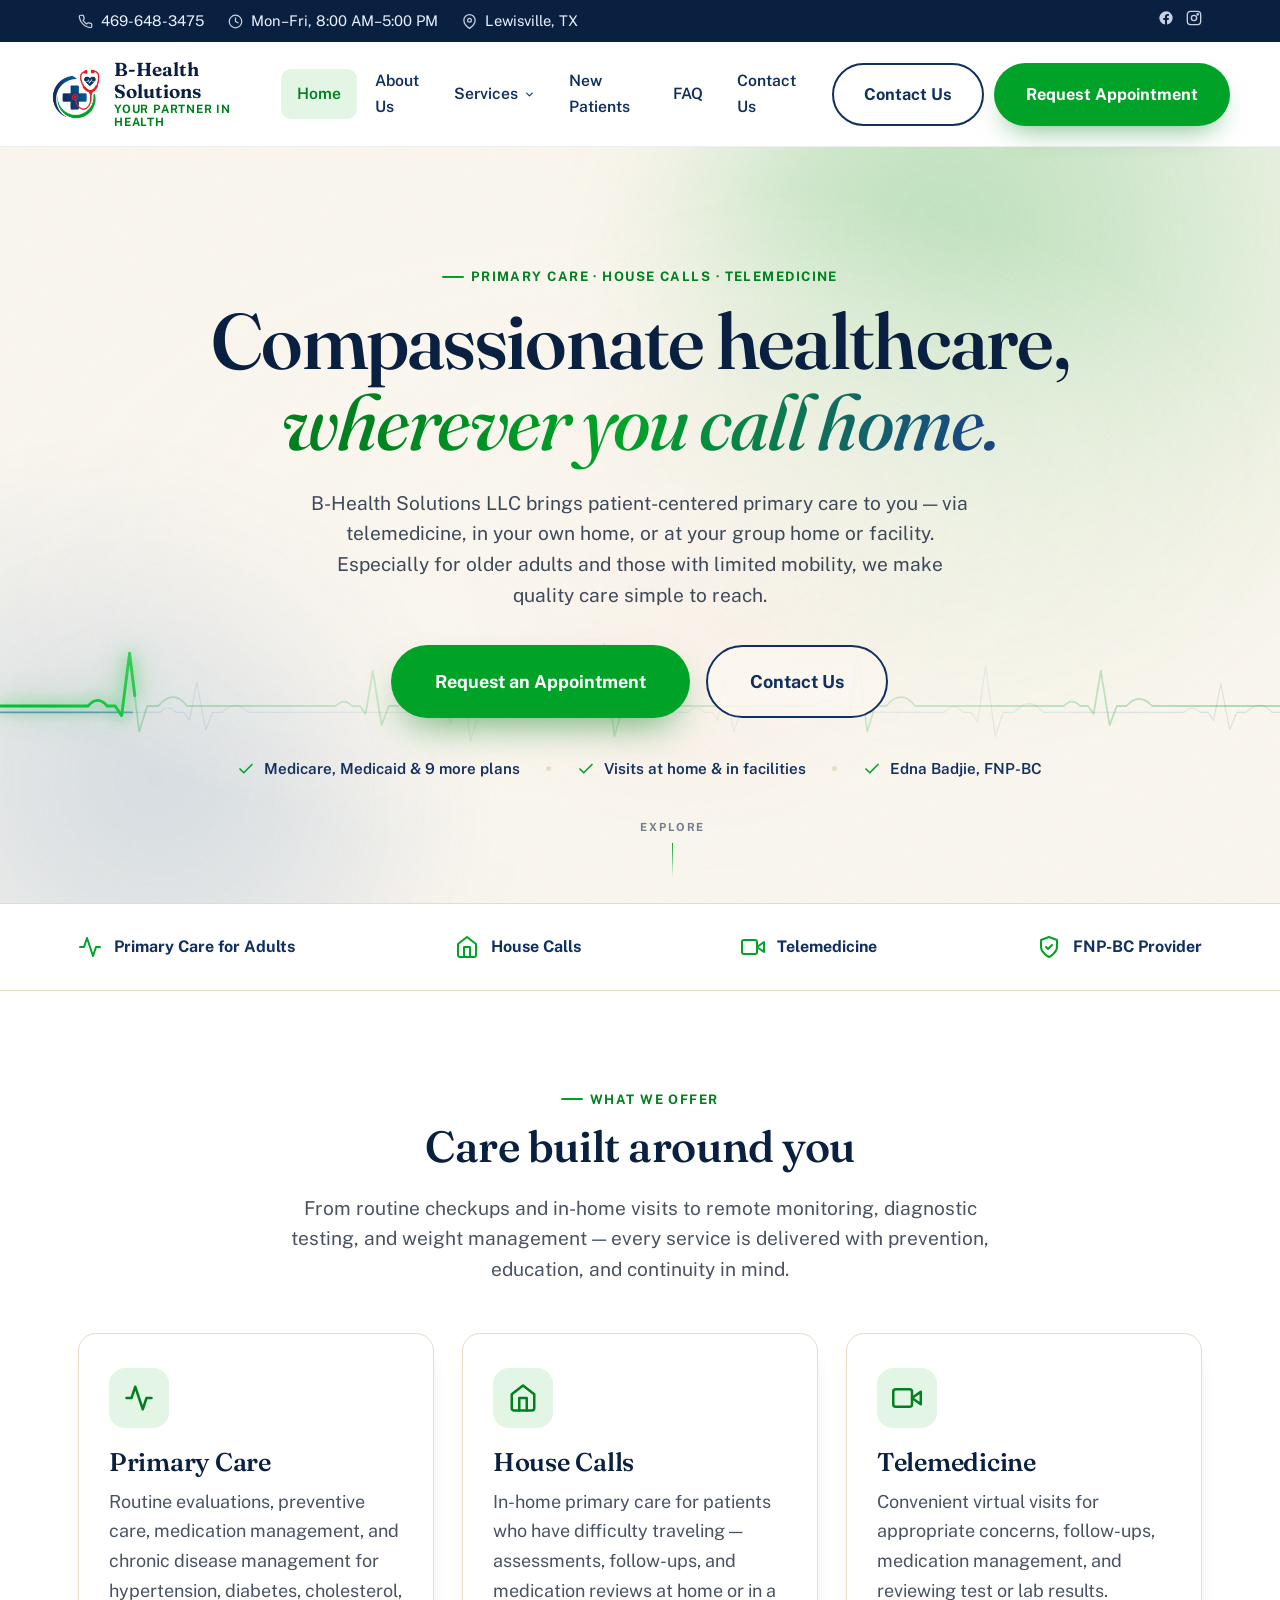
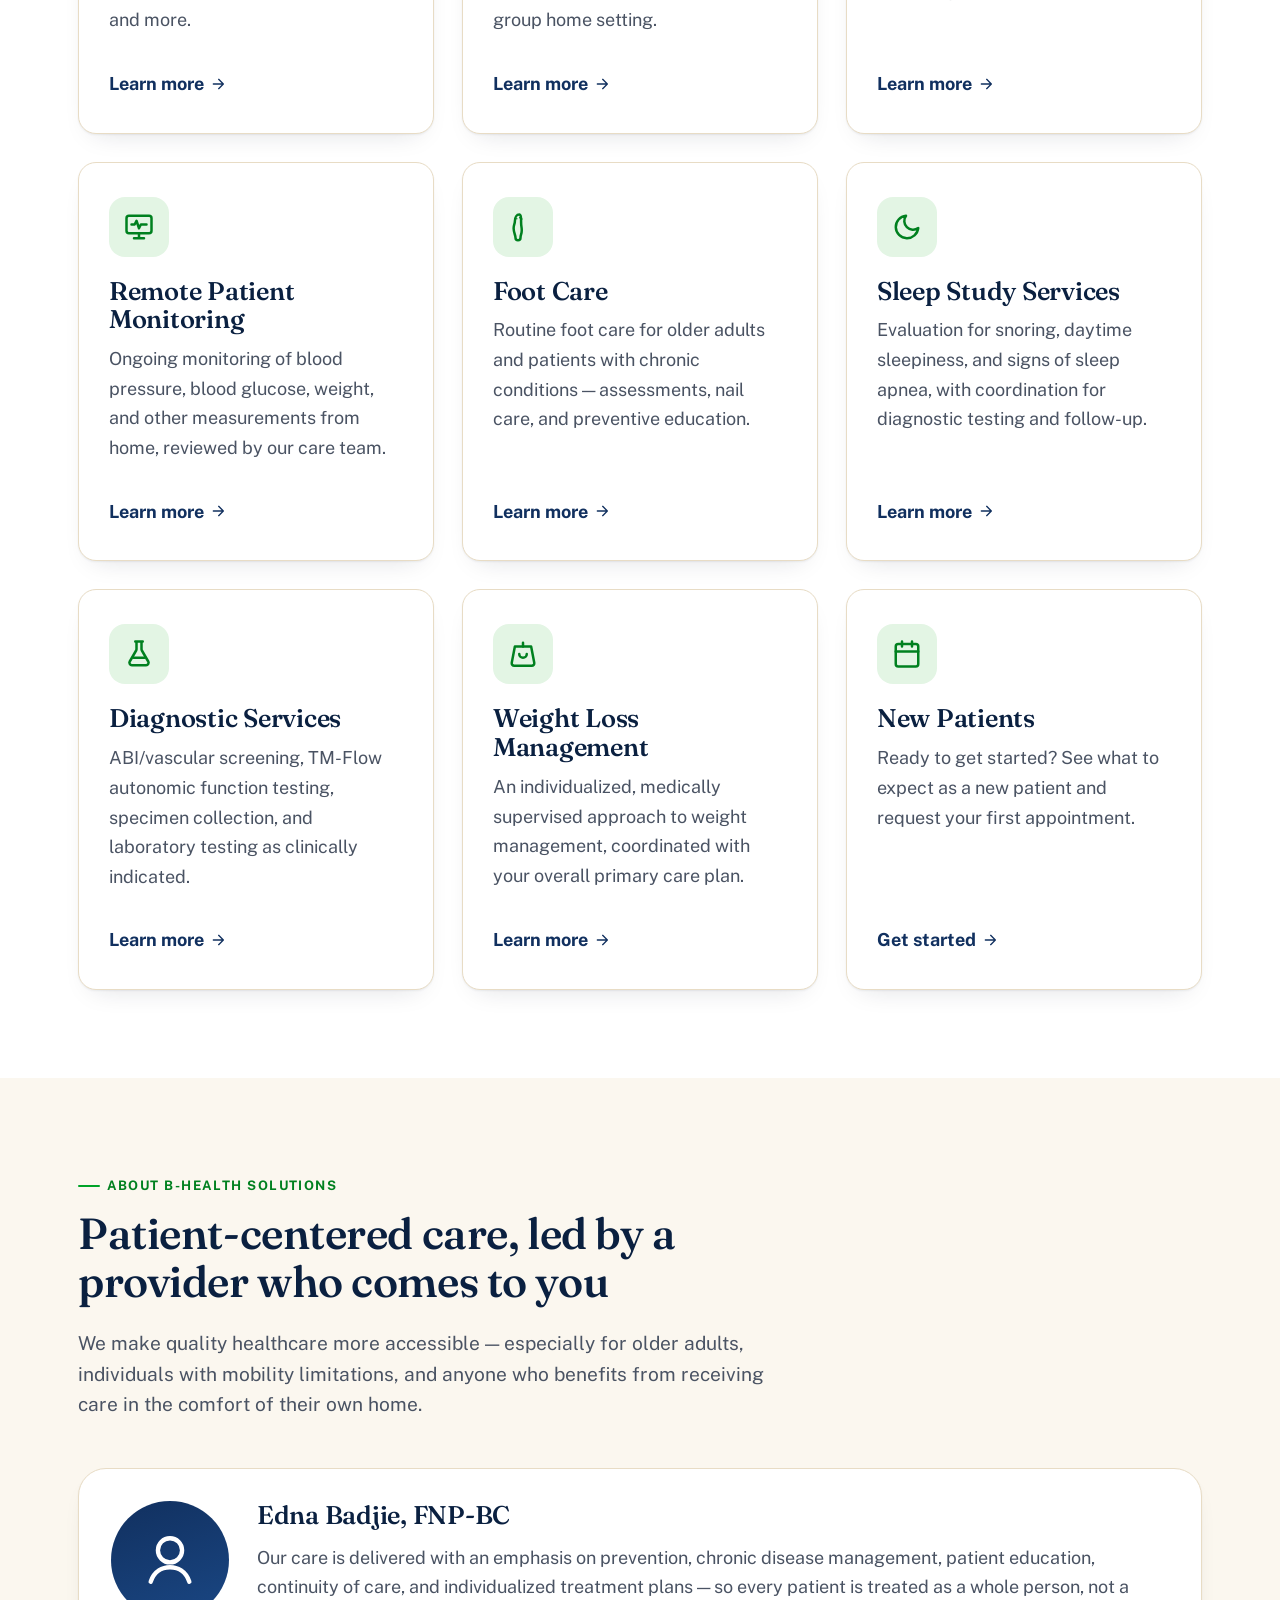
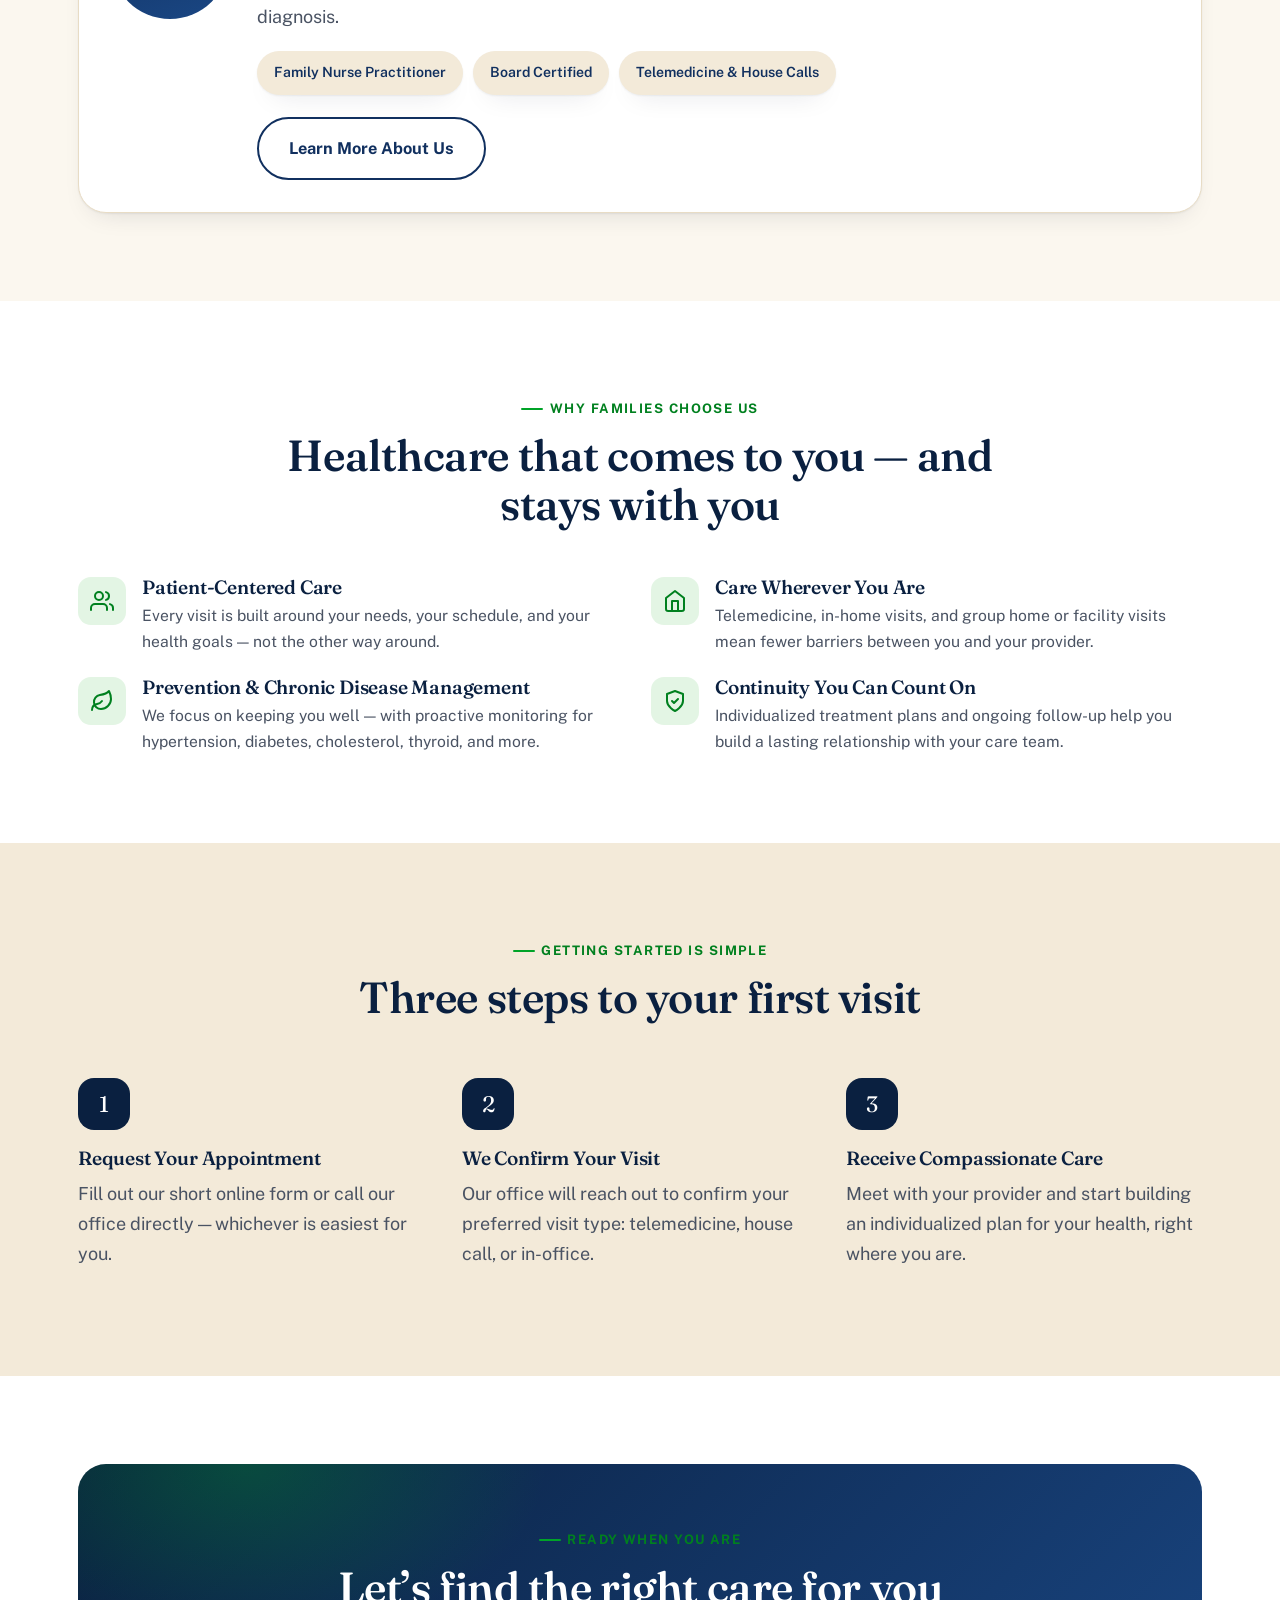
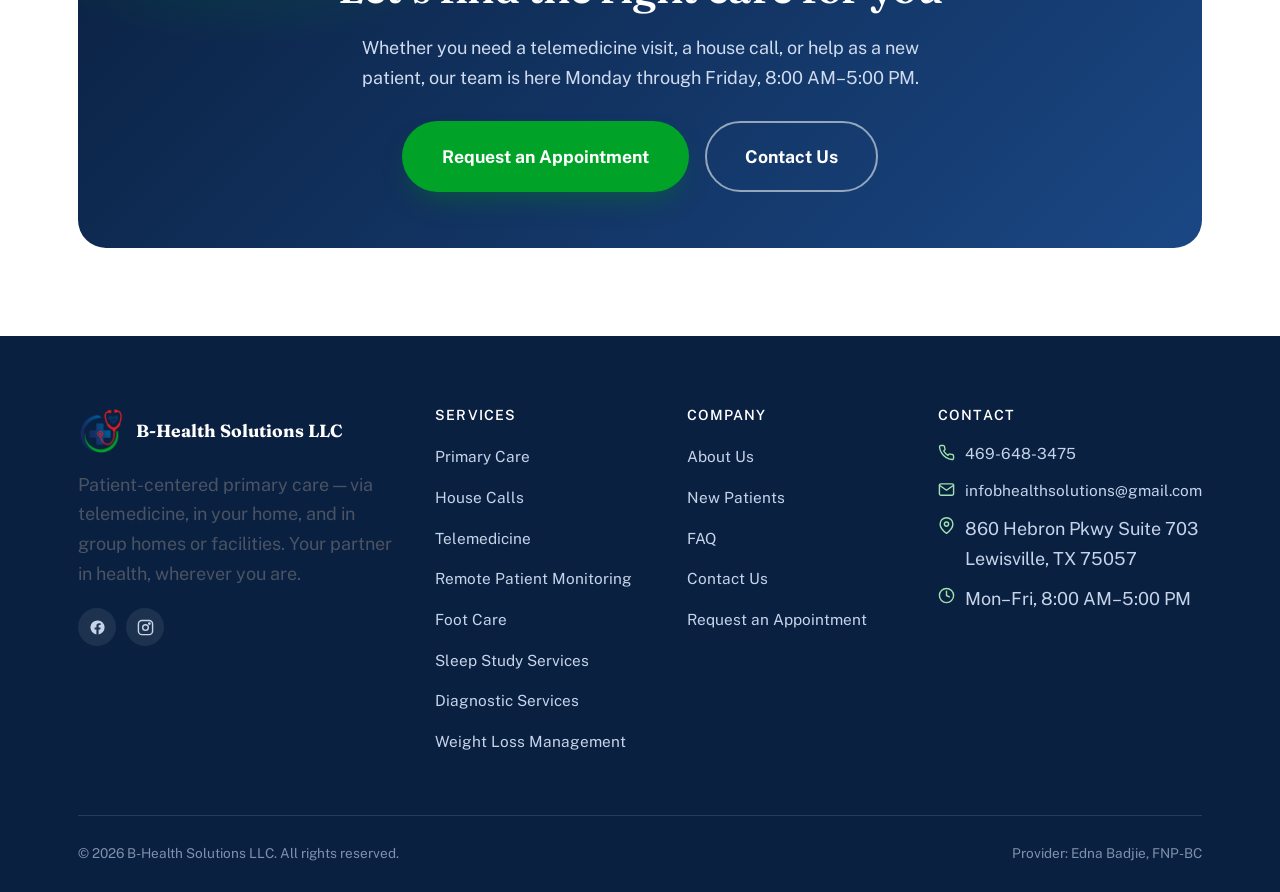
==== commit 807d3652: "Add 3 new services and an FAQ page New service pages: - Diagnostic Services (ABI/vascular screening," ====
--- a/index.html
+++ b/index.html
@@ -42,15 +42,19 @@
         <li><a href="about.html">About Us</a></li>
         <li class="has-dropdown">
           <a href="services.html">Services <svg class="chev" viewBox="0 0 24 24" fill="none" stroke="currentColor" stroke-width="2.4" stroke-linecap="round" stroke-linejoin="round"><path d="m6 9 6 6 6-6"/></svg></a>
-          <div class="dropdown">
+          <div class="dropdown dropdown-wide">
             <a href="primary-care.html">Primary Care<small>Routine &amp; preventive adult care</small></a>
             <a href="house-calls.html">House Calls<small>In-home primary care visits</small></a>
+            <a href="telemedicine.html">Telemedicine<small>Virtual visits from home</small></a>
+            <a href="remote-monitoring.html">Remote Patient Monitoring<small>Track vitals from home</small></a>
             <a href="foot-care.html">Foot Care<small>Routine foot health services</small></a>
             <a href="sleep-study.html">Sleep Study Services<small>Sleep disorder evaluation</small></a>
-            <a href="telemedicine.html">Telemedicine<small>Virtual visits from home</small></a>
+            <a href="diagnostics.html">Diagnostic Services<small>ABI, TM-Flow &amp; lab testing</small></a>
+            <a href="weight-loss.html">Weight Loss Management<small>Supervised, individualized plans</small></a>
           </div>
         </li>
         <li><a href="new-patients.html">New Patients</a></li>
+        <li><a href="faq.html">FAQ</a></li>
         <li><a href="contact.html">Contact Us</a></li>
       </ul>
     </nav>
@@ -127,7 +131,7 @@
       <div class="section-head center reveal">
         <span class="eyebrow">What We Offer</span>
         <h2>Care built around you</h2>
-        <p class="lede">From routine checkups to in-home visits and virtual care, every service is delivered with prevention, education, and continuity in mind.</p>
+        <p class="lede">From routine checkups and in-home visits to remote monitoring, diagnostic testing, and weight management &mdash; every service is delivered with prevention, education, and continuity in mind.</p>
       </div>
       <div class="grid grid-3 reveal-stagger">
         <a href="primary-care.html" class="card service-card reveal" style="--i:0">
@@ -142,28 +146,46 @@
           <p>In-home primary care for patients who have difficulty traveling &mdash; assessments, follow-ups, and medication reviews at home or in a group home setting.</p>
           <span class="learn">Learn more <svg viewBox="0 0 24 24" fill="none" stroke="currentColor" stroke-width="2" stroke-linecap="round" stroke-linejoin="round"><path d="M5 12h14M13 5l7 7-7 7"/></svg></span>
         </a>
-        <a href="foot-care.html" class="card service-card reveal" style="--i:2">
+        <a href="telemedicine.html" class="card service-card reveal" style="--i:2">
+          <div class="icon"><svg viewBox="0 0 24 24" fill="none" stroke="currentColor" stroke-width="2" stroke-linecap="round" stroke-linejoin="round"><path d="m23 7-7 5 7 5V7z"/><rect x="1" y="5" width="15" height="14" rx="2"/></svg></div>
+          <h3>Telemedicine</h3>
+          <p>Convenient virtual visits for appropriate concerns, follow-ups, medication management, and reviewing test or lab results.</p>
+          <span class="learn">Learn more <svg viewBox="0 0 24 24" fill="none" stroke="currentColor" stroke-width="2" stroke-linecap="round" stroke-linejoin="round"><path d="M5 12h14M13 5l7 7-7 7"/></svg></span>
+        </a>
+        <a href="remote-monitoring.html" class="card service-card reveal" style="--i:3">
+          <div class="icon"><svg viewBox="0 0 24 24" fill="none" stroke="currentColor" stroke-width="2" stroke-linecap="round" stroke-linejoin="round"><rect x="2" y="3" width="20" height="14" rx="2"/><path d="M8 21h8M12 17v4"/><path d="M6 10h2.5l1.5-3 2 6 1.5-3H18"/></svg></div>
+          <h3>Remote Patient Monitoring</h3>
+          <p>Ongoing monitoring of blood pressure, blood glucose, weight, and other measurements from home, reviewed by our care team.</p>
+          <span class="learn">Learn more <svg viewBox="0 0 24 24" fill="none" stroke="currentColor" stroke-width="2" stroke-linecap="round" stroke-linejoin="round"><path d="M5 12h14M13 5l7 7-7 7"/></svg></span>
+        </a>
+        <a href="foot-care.html" class="card service-card reveal" style="--i:4">
           <div class="icon"><svg viewBox="0 0 24 24" fill="none" stroke="currentColor" stroke-width="2" stroke-linecap="round" stroke-linejoin="round"><path d="M9 2c-2 0-3.5 2.2-3.5 5.3 0 2.2-1 3.2-1 5.7C4.5 16.5 6 18.5 6 20.5a2 2 0 0 0 4 0c0-2 1-3 1-6 0-2.2-.5-3.3-.5-5.5C10.5 5.2 10.5 2 9 2Z"/><circle cx="7" cy="5.3" r=".6" fill="currentColor" stroke="none"/><circle cx="9.4" cy="4.5" r=".6" fill="currentColor" stroke="none"/><circle cx="11.1" cy="5.5" r=".6" fill="currentColor" stroke="none"/></svg></div>
           <h3>Foot Care</h3>
           <p>Routine foot care for older adults and patients with chronic conditions &mdash; assessments, nail care, and preventive education.</p>
           <span class="learn">Learn more <svg viewBox="0 0 24 24" fill="none" stroke="currentColor" stroke-width="2" stroke-linecap="round" stroke-linejoin="round"><path d="M5 12h14M13 5l7 7-7 7"/></svg></span>
         </a>
-        <a href="sleep-study.html" class="card service-card reveal" style="--i:3">
+        <a href="sleep-study.html" class="card service-card reveal" style="--i:5">
           <div class="icon"><svg viewBox="0 0 24 24" fill="none" stroke="currentColor" stroke-width="2" stroke-linecap="round" stroke-linejoin="round"><path d="M21 12.79A9 9 0 1 1 11.21 3 7 7 0 0 0 21 12.79Z"/></svg></div>
           <h3>Sleep Study Services</h3>
           <p>Evaluation for snoring, daytime sleepiness, and signs of sleep apnea, with coordination for diagnostic testing and follow-up.</p>
           <span class="learn">Learn more <svg viewBox="0 0 24 24" fill="none" stroke="currentColor" stroke-width="2" stroke-linecap="round" stroke-linejoin="round"><path d="M5 12h14M13 5l7 7-7 7"/></svg></span>
         </a>
-        <a href="telemedicine.html" class="card service-card reveal" style="--i:4">
-          <div class="icon"><svg viewBox="0 0 24 24" fill="none" stroke="currentColor" stroke-width="2" stroke-linecap="round" stroke-linejoin="round"><path d="m23 7-7 5 7 5V7z"/><rect x="1" y="5" width="15" height="14" rx="2"/></svg></div>
-          <h3>Telemedicine</h3>
-          <p>Convenient virtual visits for appropriate concerns, follow-ups, medication management, and reviewing test or lab results.</p>
-          <span class="learn">Learn more <svg viewBox="0 0 24 24" fill="none" stroke="currentColor" stroke-width="2" stroke-linecap="round" stroke-linejoin="round"><path d="M5 12h14M13 5l7 7-7 7"/></svg></span>
-        </a>
-        <a href="new-patients.html" class="card service-card reveal" style="--i:5">
+        <a href="diagnostics.html" class="card service-card reveal" style="--i:0">
+          <div class="icon"><svg viewBox="0 0 24 24" fill="none" stroke="currentColor" stroke-width="2" stroke-linecap="round" stroke-linejoin="round"><path d="M9 2h6M10 2v6.2a2 2 0 0 1-.3 1L4.6 18a2 2 0 0 0 1.7 3h11.4a2 2 0 0 0 1.7-3l-5.1-8.8a2 2 0 0 1-.3-1V2"/><path d="M7.5 15h9"/></svg></div>
+          <h3>Diagnostic Services</h3>
+          <p>ABI/vascular screening, TM-Flow autonomic function testing, specimen collection, and laboratory testing as clinically indicated.</p>
+          <span class="learn">Learn more <svg viewBox="0 0 24 24" fill="none" stroke="currentColor" stroke-width="2" stroke-linecap="round" stroke-linejoin="round"><path d="M5 12h14M13 5l7 7-7 7"/></svg></span>
+        </a>
+        <a href="weight-loss.html" class="card service-card reveal" style="--i:1">
+          <div class="icon"><svg viewBox="0 0 24 24" fill="none" stroke="currentColor" stroke-width="2" stroke-linecap="round" stroke-linejoin="round"><path d="M12 3v3"/><path d="M5.5 6h13l2.5 13a2 2 0 0 1-2 2.4H5a2 2 0 0 1-2-2.4Z"/><path d="M9 12a3 3 0 0 0 6 0"/></svg></div>
+          <h3>Weight Loss Management</h3>
+          <p>An individualized, medically supervised approach to weight management, coordinated with your overall primary care plan.</p>
+          <span class="learn">Learn more <svg viewBox="0 0 24 24" fill="none" stroke="currentColor" stroke-width="2" stroke-linecap="round" stroke-linejoin="round"><path d="M5 12h14M13 5l7 7-7 7"/></svg></span>
+        </a>
+        <a href="new-patients.html" class="card service-card reveal" style="--i:2">
           <div class="icon"><svg viewBox="0 0 24 24" fill="none" stroke="currentColor" stroke-width="2" stroke-linecap="round" stroke-linejoin="round"><rect x="3" y="4" width="18" height="18" rx="2"/><path d="M16 2v4M8 2v4M3 10h18"/></svg></div>
           <h3>New Patients</h3>
-          <p>Ready to get started? Learn what to expect and request your first appointment with our office in just a few minutes.</p>
+          <p>Ready to get started? See what to expect as a new patient and request your first appointment.</p>
           <span class="learn">Get started <svg viewBox="0 0 24 24" fill="none" stroke="currentColor" stroke-width="2" stroke-linecap="round" stroke-linejoin="round"><path d="M5 12h14M13 5l7 7-7 7"/></svg></span>
         </a>
       </div>
@@ -298,9 +320,12 @@
         <ul>
           <li><a href="primary-care.html">Primary Care</a></li>
           <li><a href="house-calls.html">House Calls</a></li>
+          <li><a href="telemedicine.html">Telemedicine</a></li>
+          <li><a href="remote-monitoring.html">Remote Patient Monitoring</a></li>
           <li><a href="foot-care.html">Foot Care</a></li>
           <li><a href="sleep-study.html">Sleep Study Services</a></li>
-          <li><a href="telemedicine.html">Telemedicine</a></li>
+          <li><a href="diagnostics.html">Diagnostic Services</a></li>
+          <li><a href="weight-loss.html">Weight Loss Management</a></li>
         </ul>
       </div>
       <div>
@@ -308,6 +333,7 @@
         <ul>
           <li><a href="about.html">About Us</a></li>
           <li><a href="new-patients.html">New Patients</a></li>
+          <li><a href="faq.html">FAQ</a></li>
           <li><a href="contact.html">Contact Us</a></li>
           <li><a href="new-patients.html#request-form">Request an Appointment</a></li>
         </ul>
--- a/css/style.css
+++ b/css/style.css
@@ -200,6 +200,14 @@
 .dropdown a{display:flex;flex-direction:column;align-items:flex-start;gap:2px;padding:11px 14px;border-radius:10px;}
 .dropdown a small{font-weight:500;color:var(--ink-faint);font-size:.8rem;}
 .dropdown a:hover{background:var(--cream);}
+/* two columns once the service list grows past a comfortable single column */
+.dropdown-wide{
+  display:grid;grid-template-columns:1fr 1fr;gap:2px;
+  min-width:580px;
+  left:50%;transform:translateX(-50%) translateY(8px);
+}
+.has-dropdown:hover .dropdown-wide,
+.has-dropdown.open .dropdown-wide{transform:translateX(-50%) translateY(0);}
 
 .header-cta{display:flex;align-items:center;gap:10px;}
 .mobile-cta{display:none;}
@@ -218,6 +226,11 @@
   .main-nav a{padding:14px 12px;font-size:1.05rem;}
   .dropdown{position:static;box-shadow:none;border:none;margin:0 0 0 14px;opacity:1;visibility:visible;transform:none;display:none;padding:4px 0 4px 10px;border-left:2px solid var(--sand-line);}
   .has-dropdown.open .dropdown{display:flex;flex-direction:column;}
+  /* collapse the two-column desktop dropdown back to a plain stacked list */
+  .dropdown-wide{min-width:0;left:auto;transform:none;grid-template-columns:1fr;}
+  .has-dropdown:hover .dropdown-wide,
+  .has-dropdown.open .dropdown-wide{transform:none;}
+  .has-dropdown.open .dropdown-wide{display:flex;flex-direction:column;}
   .has-dropdown > a svg.chev{transform:none !important;}
   .has-dropdown.open > a svg.chev{transform:rotate(180deg) !important;}
   .nav-toggle{display:inline-flex;}
@@ -656,6 +669,21 @@
 .faq-item.open .faq-q svg{transform:rotate(45deg);}
 .faq-a{max-height:0;overflow:hidden;transition:max-height .35s var(--ease);}
 .faq-a p{padding:0 2px 22px;margin:0;max-width:70ch;}
+
+/* ---------------------------- FAQ page ---------------------------- */
+.faq-wrap{max-width:860px;}
+.faq-group{margin-bottom:54px;}
+.faq-group:last-child{margin-bottom:0;}
+.faq-group > h3{
+  font-family:var(--font-body);
+  font-size:.82rem;letter-spacing:.12em;text-transform:uppercase;font-weight:800;
+  color:var(--green-700);
+  margin-bottom:14px;padding-bottom:12px;
+  border-bottom:2px solid var(--green-100);
+}
+.faq-group .faq-item:first-child{border-top:none;}
+.faq-a a{color:var(--green-700);font-weight:700;}
+.faq-a strong{color:var(--navy-950);}
 
 /* ---------------------------- CTA band ---------------------------- */
 .cta-band{
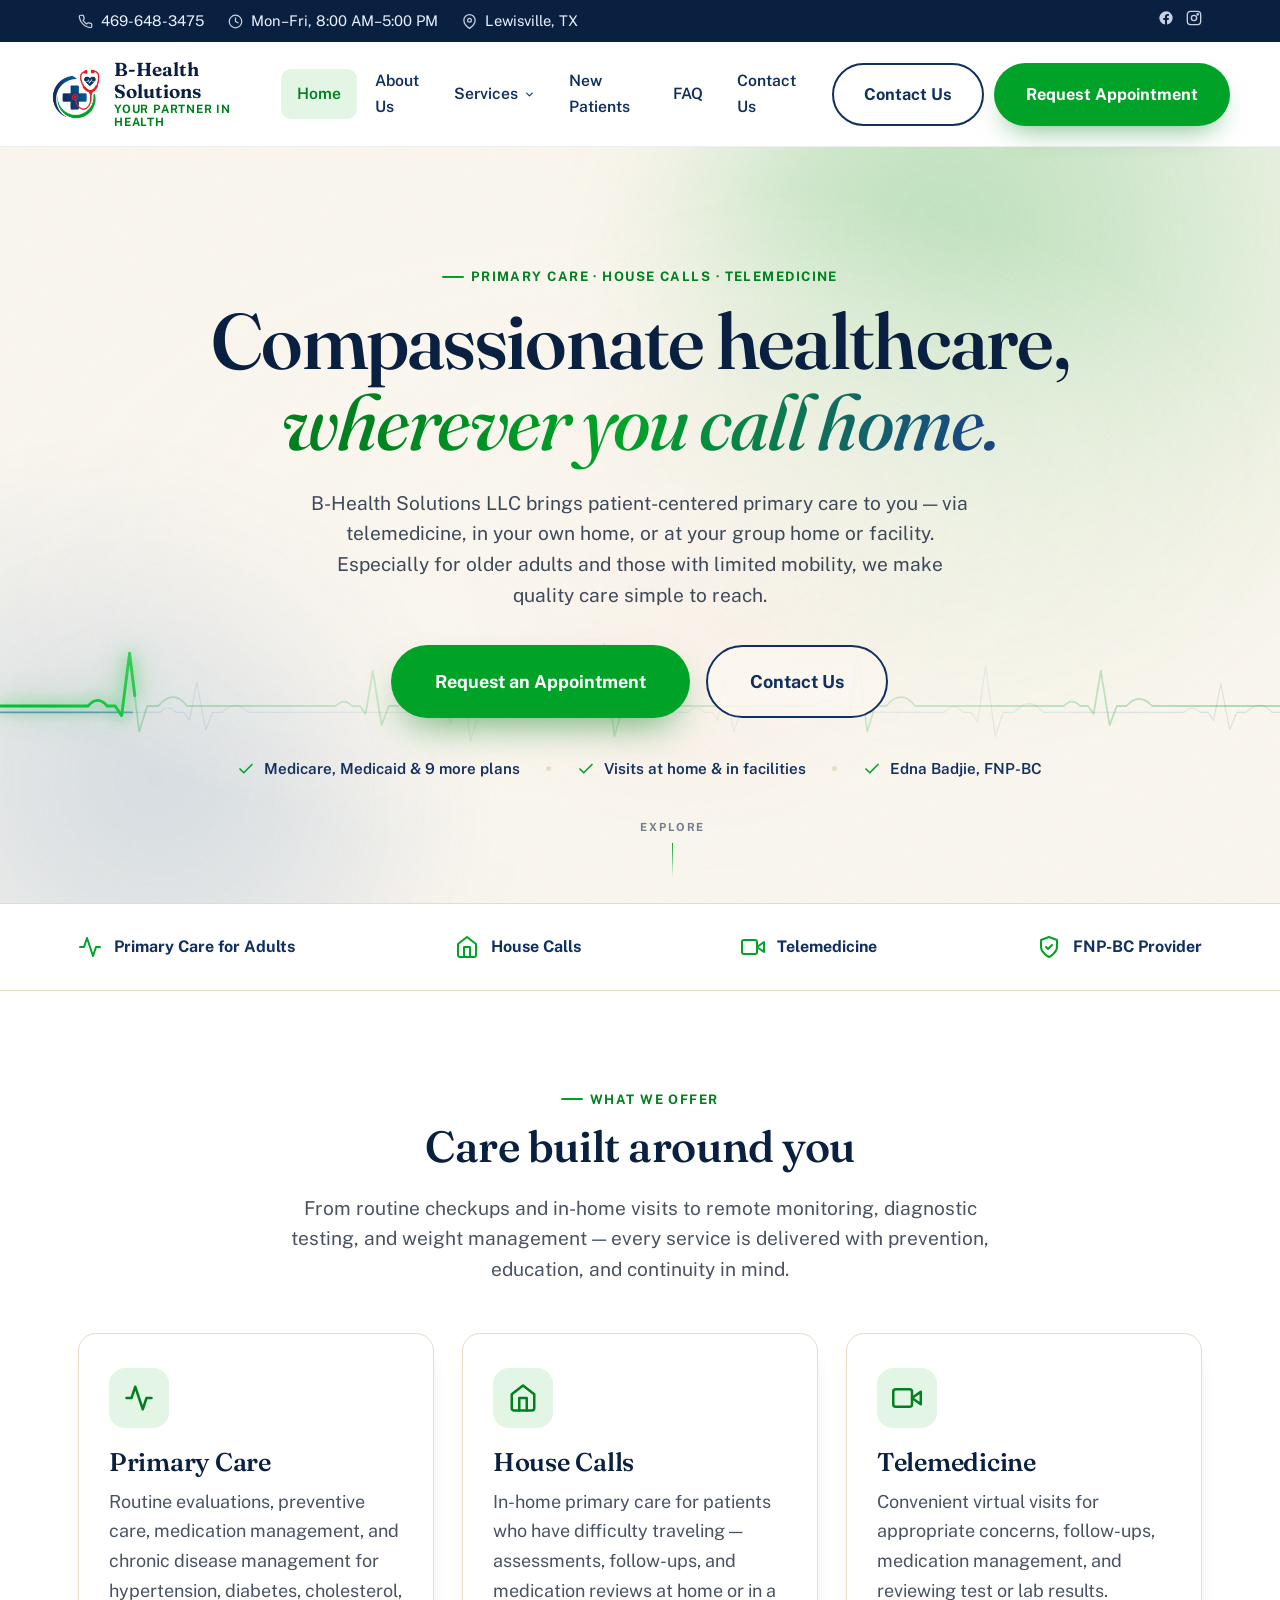
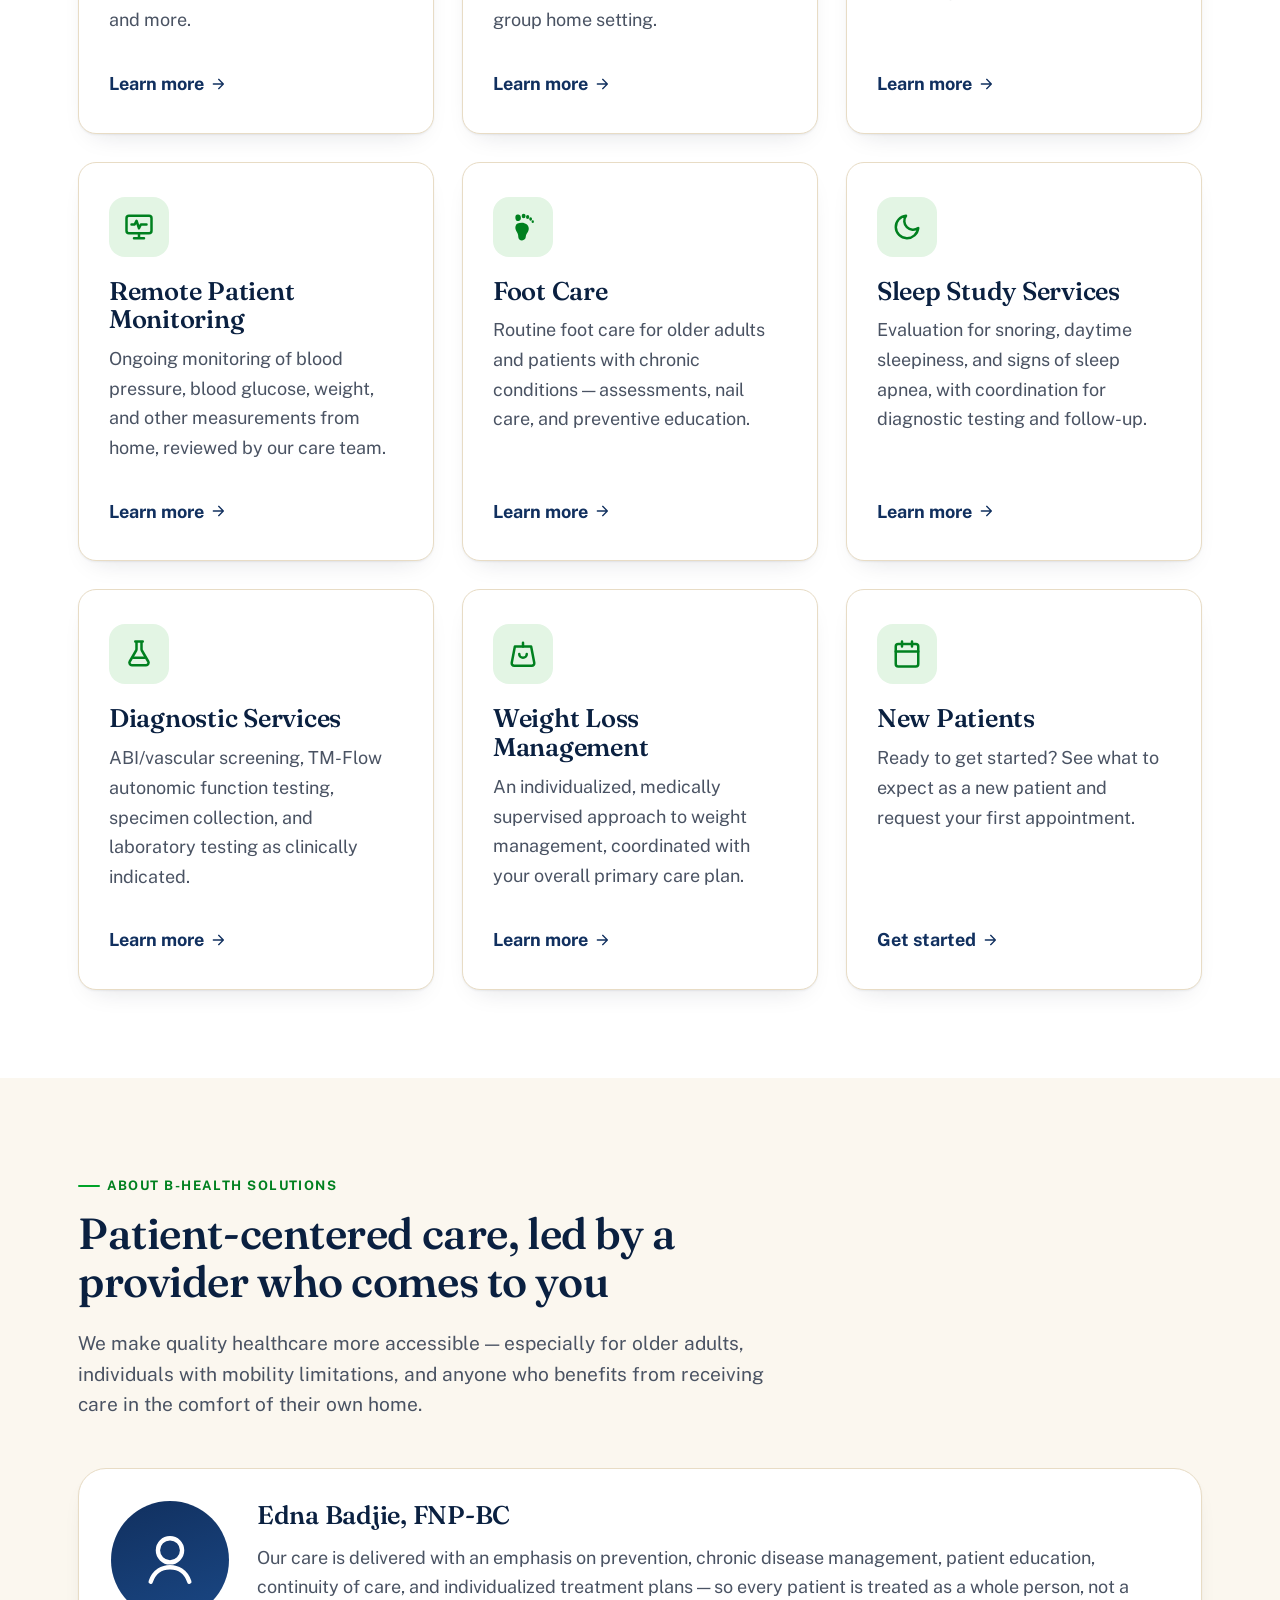
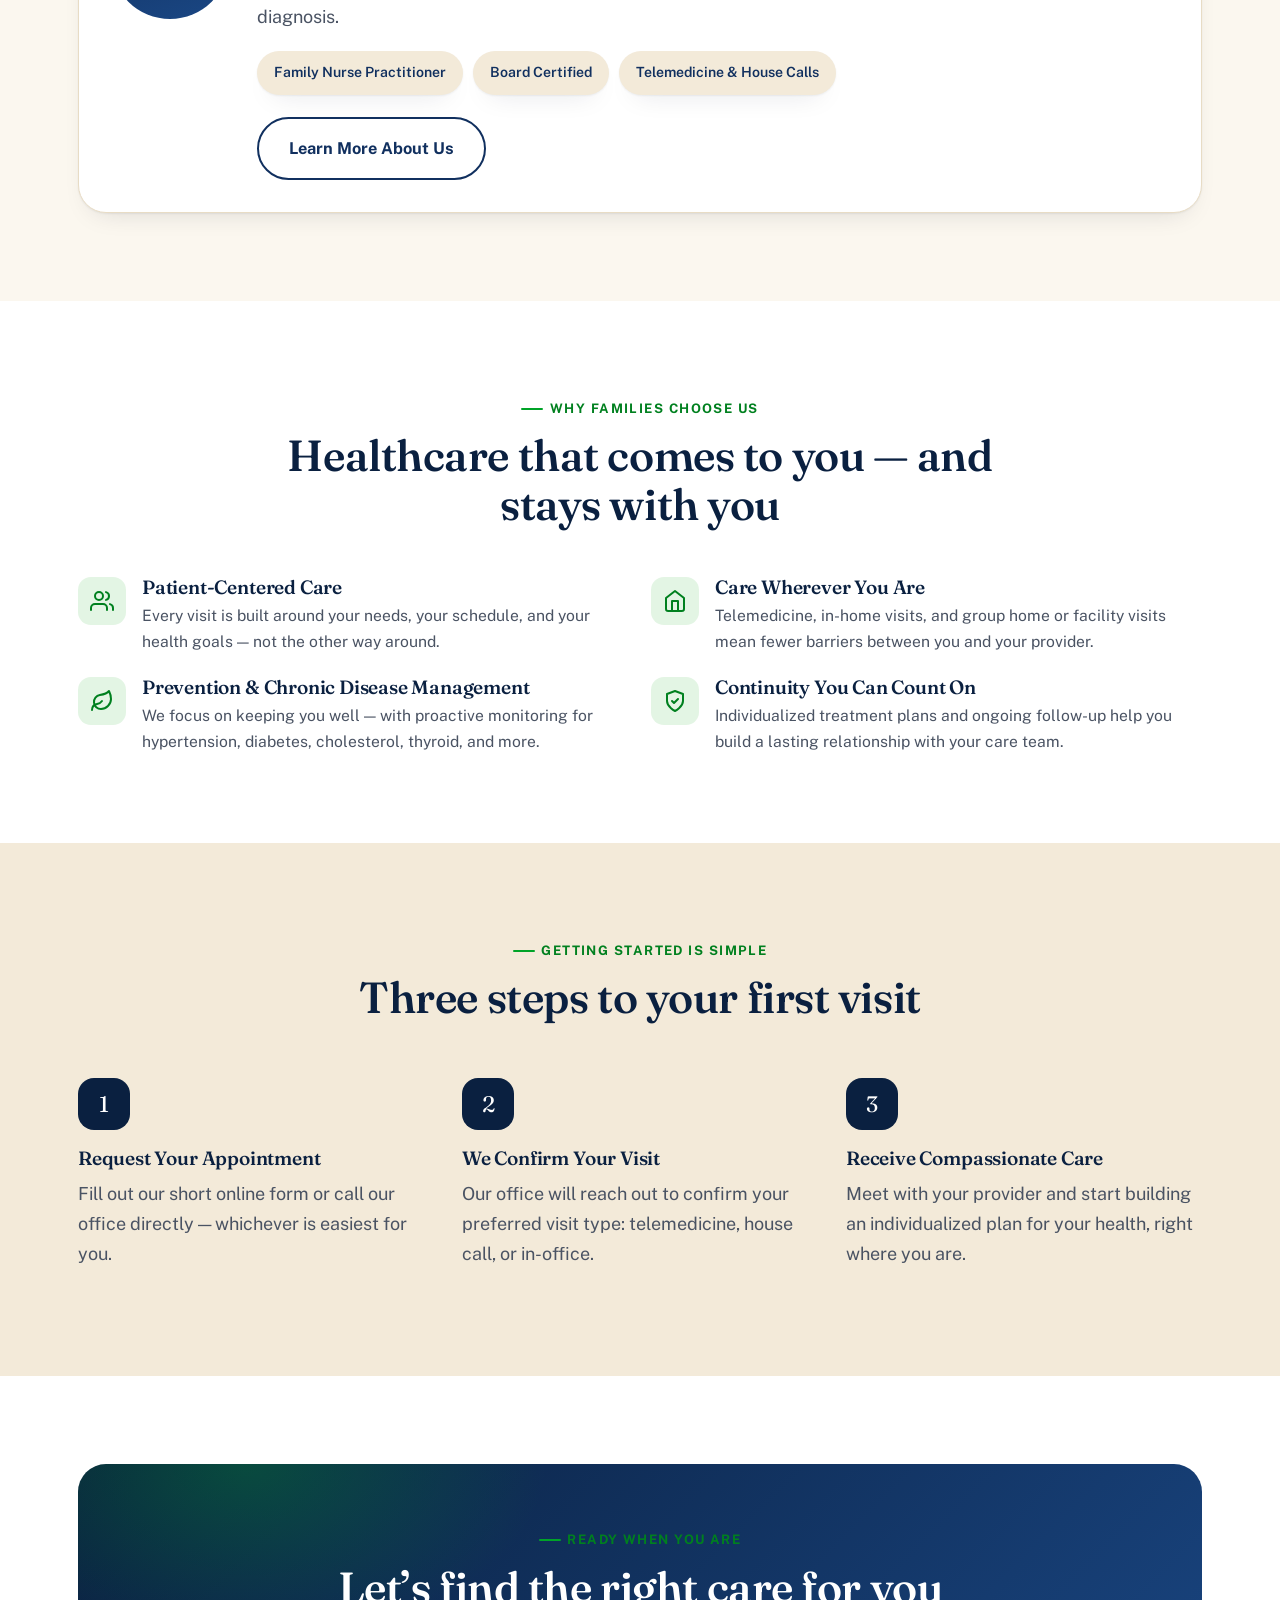
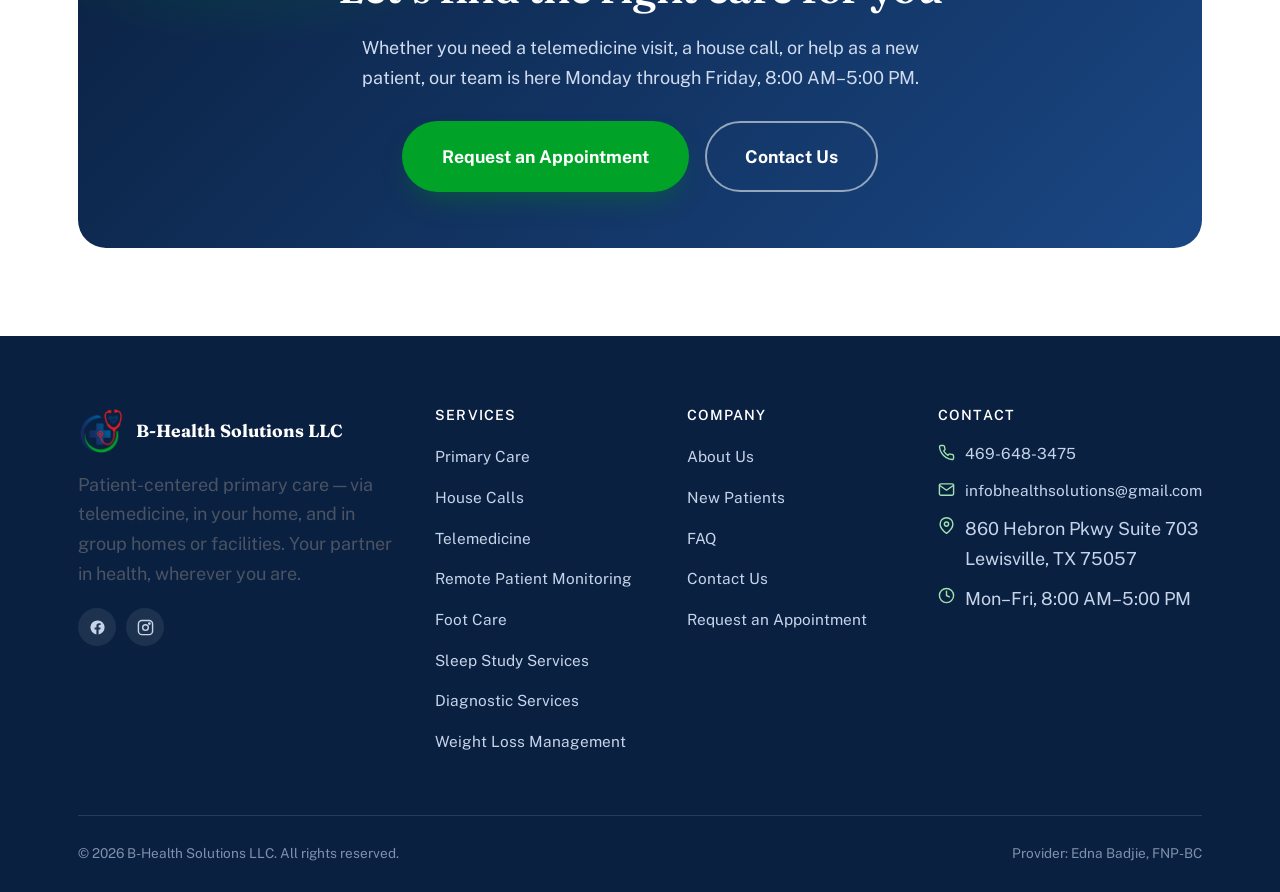
==== commit 9d65fa59: "Replace unrecognizable Foot Care icon with a real footprint The previous icon rendered as a thin ver" ====
--- a/index.html
+++ b/index.html
@@ -159,7 +159,7 @@
           <span class="learn">Learn more <svg viewBox="0 0 24 24" fill="none" stroke="currentColor" stroke-width="2" stroke-linecap="round" stroke-linejoin="round"><path d="M5 12h14M13 5l7 7-7 7"/></svg></span>
         </a>
         <a href="foot-care.html" class="card service-card reveal" style="--i:4">
-          <div class="icon"><svg viewBox="0 0 24 24" fill="none" stroke="currentColor" stroke-width="2" stroke-linecap="round" stroke-linejoin="round"><path d="M9 2c-2 0-3.5 2.2-3.5 5.3 0 2.2-1 3.2-1 5.7C4.5 16.5 6 18.5 6 20.5a2 2 0 0 0 4 0c0-2 1-3 1-6 0-2.2-.5-3.3-.5-5.5C10.5 5.2 10.5 2 9 2Z"/><circle cx="7" cy="5.3" r=".6" fill="currentColor" stroke="none"/><circle cx="9.4" cy="4.5" r=".6" fill="currentColor" stroke="none"/><circle cx="11.1" cy="5.5" r=".6" fill="currentColor" stroke="none"/></svg></div>
+          <div class="icon"><svg viewBox="0 0 24 24" fill="currentColor"><path d="M11 8.6c3.1 0 5.4 1.8 5.6 4.3.1 1.6-.6 2.9-1.4 4.1-.6.9-1 1.8-1 2.8 0 1.7-1.3 2.9-3 2.9s-3-1.3-3-3c0-1.4-.3-2.4-.9-3.4-.9-1.6-1.8-3.2-1.3-5 .5-1.9 2.2-2.7 5-2.7z"/><ellipse cx="8.1" cy="4.6" rx="2.2" ry="2.6" transform="rotate(-8 8.1 4.6)"/><ellipse cx="12.5" cy="3.2" rx="1.55" ry="1.85"/><ellipse cx="15.7" cy="4" rx="1.3" ry="1.55"/><ellipse cx="18.1" cy="5.6" rx="1.1" ry="1.33"/><ellipse cx="19.8" cy="7.7" rx=".92" ry="1.15"/></svg></div>
           <h3>Foot Care</h3>
           <p>Routine foot care for older adults and patients with chronic conditions &mdash; assessments, nail care, and preventive education.</p>
           <span class="learn">Learn more <svg viewBox="0 0 24 24" fill="none" stroke="currentColor" stroke-width="2" stroke-linecap="round" stroke-linejoin="round"><path d="M5 12h14M13 5l7 7-7 7"/></svg></span>
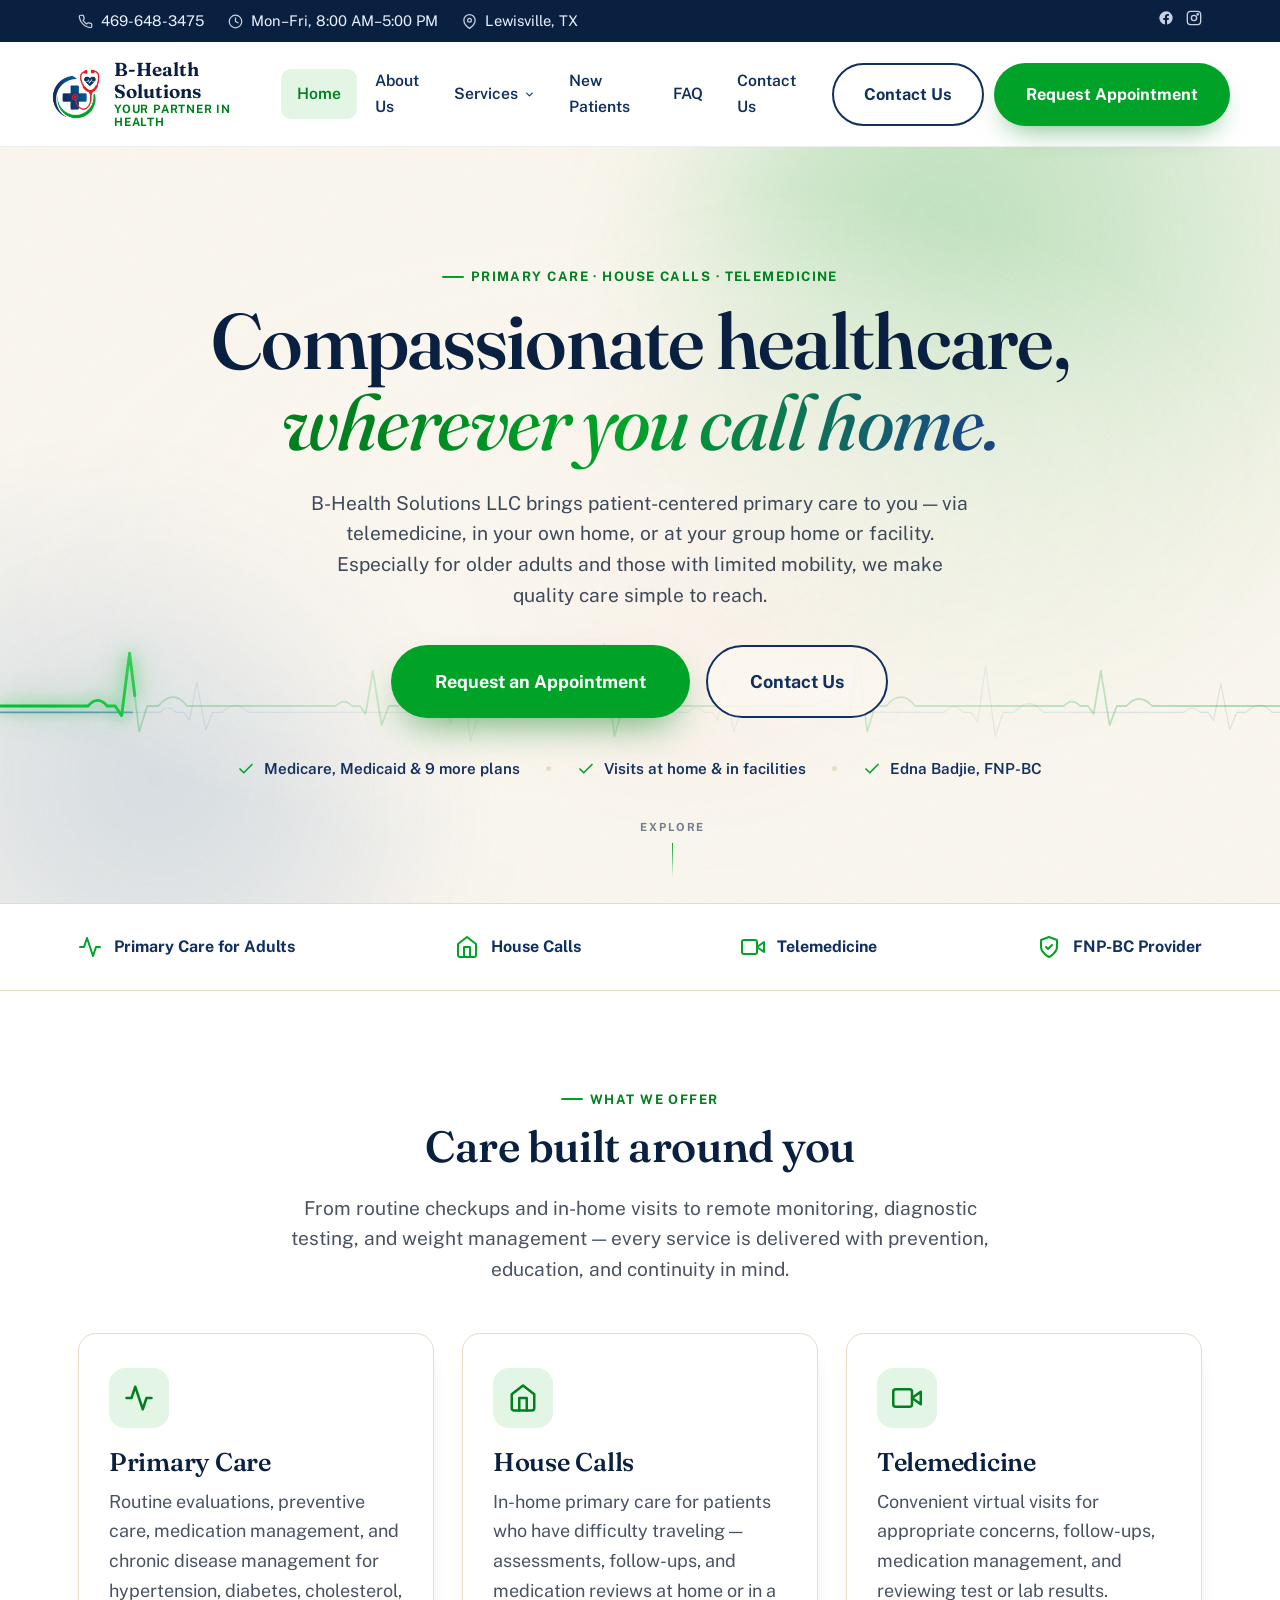
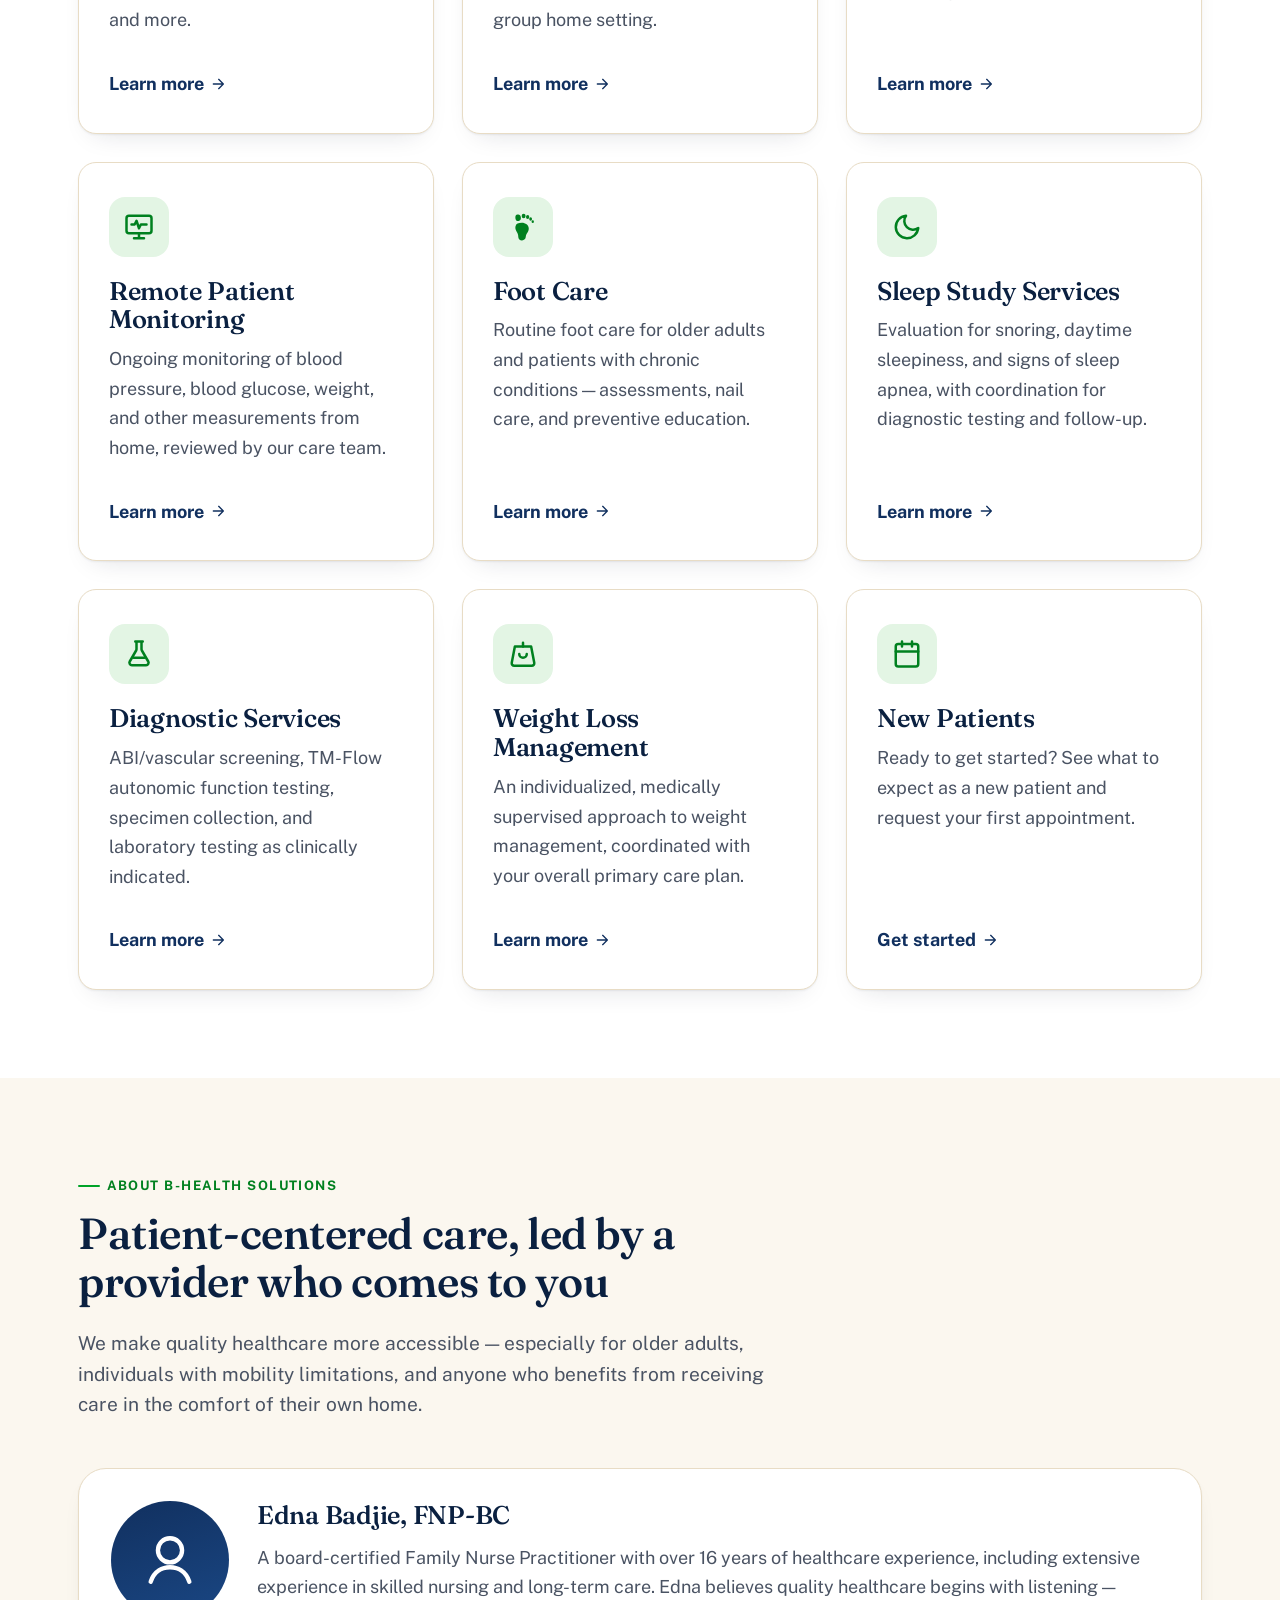
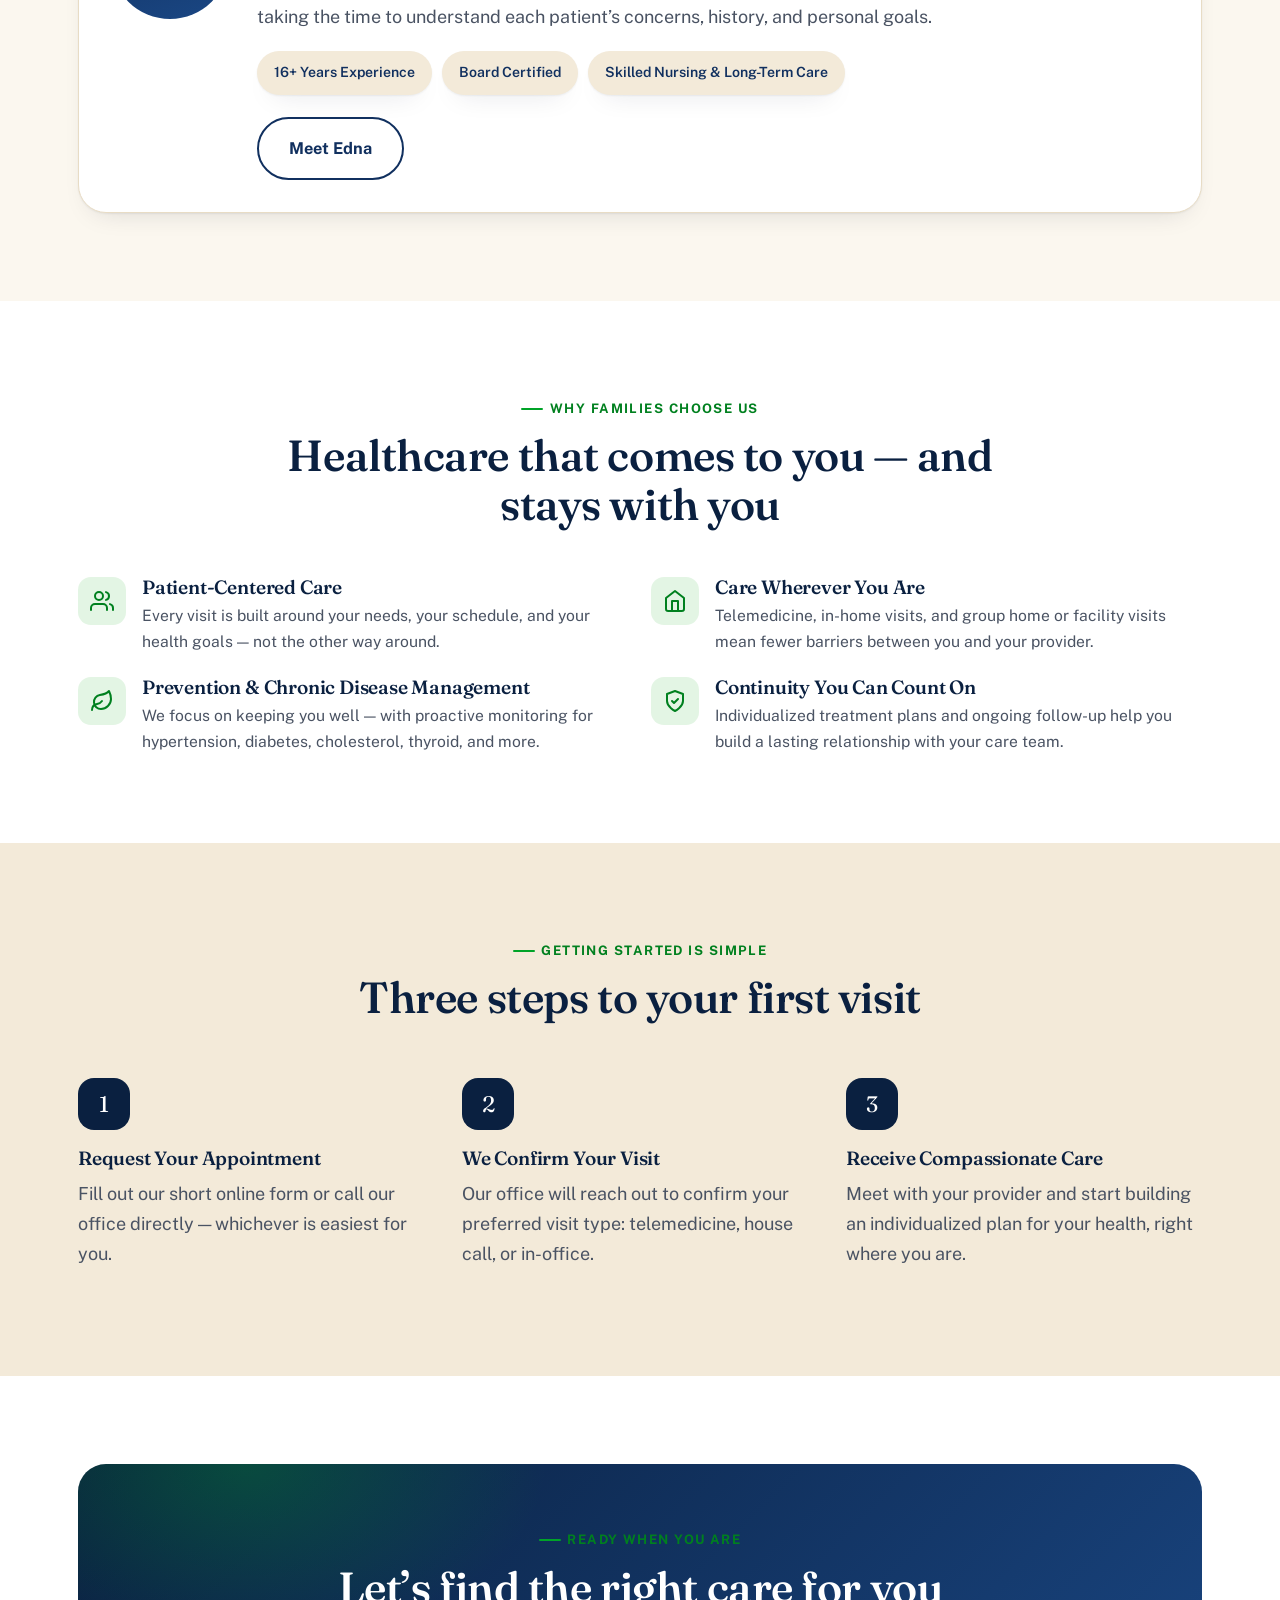
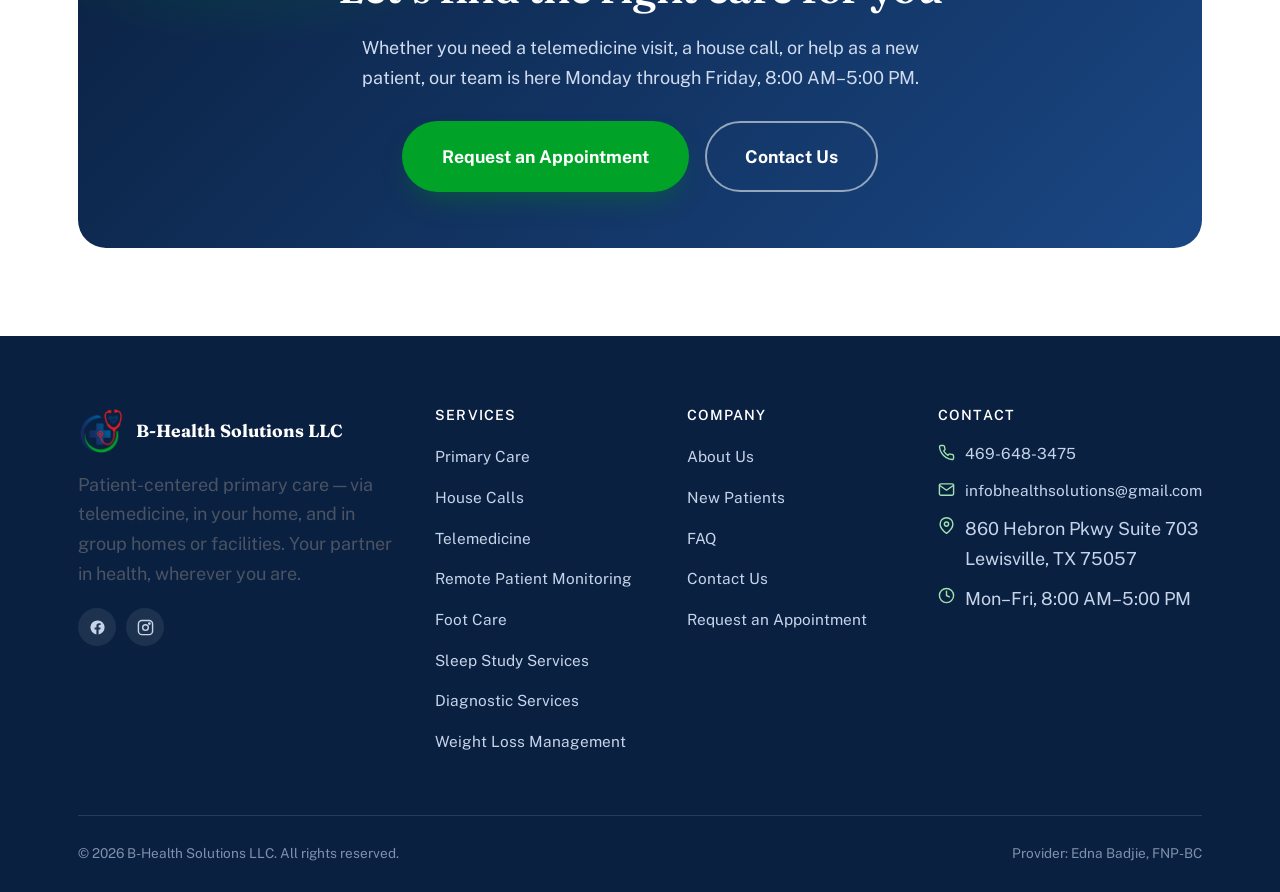
==== commit a92008c3: "Add full provider bio section for Edna Badjie, FNP-BC Replaces the short inline provider card on Abo" ====
--- a/index.html
+++ b/index.html
@@ -206,14 +206,14 @@
         </div>
         <div>
           <h3>Edna Badjie, FNP-BC</h3>
-          <p>Our care is delivered with an emphasis on prevention, chronic disease management, patient education, continuity of care, and individualized treatment plans &mdash; so every patient is treated as a whole person, not a diagnosis.</p>
+          <p>A board-certified Family Nurse Practitioner with over 16 years of healthcare experience, including extensive experience in skilled nursing and long-term care. Edna believes quality healthcare begins with listening &mdash; taking the time to understand each patient&rsquo;s concerns, history, and personal goals.</p>
           <div class="credential-list">
-            <span class="pill">Family Nurse Practitioner</span>
+            <span class="pill">16+ Years Experience</span>
             <span class="pill">Board Certified</span>
-            <span class="pill">Telemedicine &amp; House Calls</span>
+            <span class="pill">Skilled Nursing &amp; Long-Term Care</span>
           </div>
           <div class="cta-row" style="margin-top:22px;">
-            <a href="about.html" class="btn btn-outline">Learn More About Us</a>
+            <a href="about.html#provider" class="btn btn-outline">Meet Edna</a>
           </div>
         </div>
       </div>
--- a/css/style.css
+++ b/css/style.css
@@ -573,6 +573,64 @@
 .credential-list{display:flex;flex-wrap:wrap;gap:10px;margin-top:14px;}
 .credential-list .pill{background:var(--sand);border-color:transparent;}
 
+/* ---- Provider feature (About) ---- */
+.provider-feature{display:grid;grid-template-columns:350px 1fr;gap:52px;align-items:start;}
+.provider-profile{
+  background:#fff;border:1px solid var(--sand-line);border-radius:var(--radius-lg);
+  padding:34px 30px;text-align:center;box-shadow:var(--shadow-card);
+  position:sticky;top:110px;
+}
+.provider-portrait{
+  width:148px;height:148px;border-radius:50%;margin:0 auto 20px;display:block;
+  background:linear-gradient(160deg,var(--navy-900),var(--navy-700));
+  color:#fff;object-fit:cover;
+}
+div.provider-portrait{display:flex;align-items:center;justify-content:center;}
+.provider-portrait svg{width:70px;height:70px;}
+.provider-profile h3{margin-bottom:.08em;font-size:1.4rem;}
+.provider-role{color:var(--green-700);font-weight:700;font-size:.95rem;margin-bottom:20px;}
+.provider-stat{background:var(--green-100);border-radius:var(--radius-md);padding:16px 12px;margin-bottom:20px;}
+.provider-stat strong{
+  display:block;font-family:var(--font-display);font-size:2.4rem;line-height:1;
+  color:var(--green-700);font-weight:650;
+}
+.provider-stat .plus{font-size:1.4rem;vertical-align:super;}
+.provider-stat span{font-size:.86rem;color:var(--ink-soft);}
+.provider-profile .credential-list{justify-content:center;margin:0 0 22px;}
+
+.provider-bio > p:last-child{margin-bottom:0;}
+.pull-quote{
+  margin:30px 0;padding:4px 0 4px 24px;
+  border-left:3px solid var(--green-600);
+  font-family:var(--font-display);font-style:italic;font-weight:460;
+  font-size:1.4rem;line-height:1.38;color:var(--navy-950);
+}
+.bio-subhead{
+  font-family:var(--font-body);font-size:.8rem;letter-spacing:.12em;text-transform:uppercase;
+  font-weight:800;color:var(--green-700);margin:32px 0 14px;
+}
+.service-chips{display:flex;flex-wrap:wrap;gap:9px;margin-bottom:28px;}
+.service-chips a,.service-chips span{
+  display:inline-block;padding:9px 16px;border-radius:999px;
+  background:#fff;border:1px solid var(--sand-line);
+  font-size:.9rem;font-weight:600;color:var(--navy-900);text-decoration:none;
+  transition:background .2s,border-color .2s,color .2s,transform .2s var(--ease);
+}
+.service-chips a:hover{background:var(--green-600);border-color:var(--green-600);color:#fff;transform:translateY(-2px);}
+.service-chips span{color:var(--ink-soft);}
+.bio-close{
+  background:var(--sand);border-radius:var(--radius-md);padding:22px 24px;
+  margin-bottom:0;color:var(--ink-soft);
+}
+
+@media (max-width:980px){
+  .provider-feature{grid-template-columns:1fr;gap:34px;}
+  .provider-profile{position:static;max-width:420px;margin:0 auto;}
+}
+@media (max-width:560px){
+  .pull-quote{font-size:1.2rem;}
+}
+
 .values-grid{display:grid;grid-template-columns:repeat(2,1fr);gap:22px;}
 .value-row{display:flex;gap:16px;align-items:flex-start;}
 .value-row .icon{
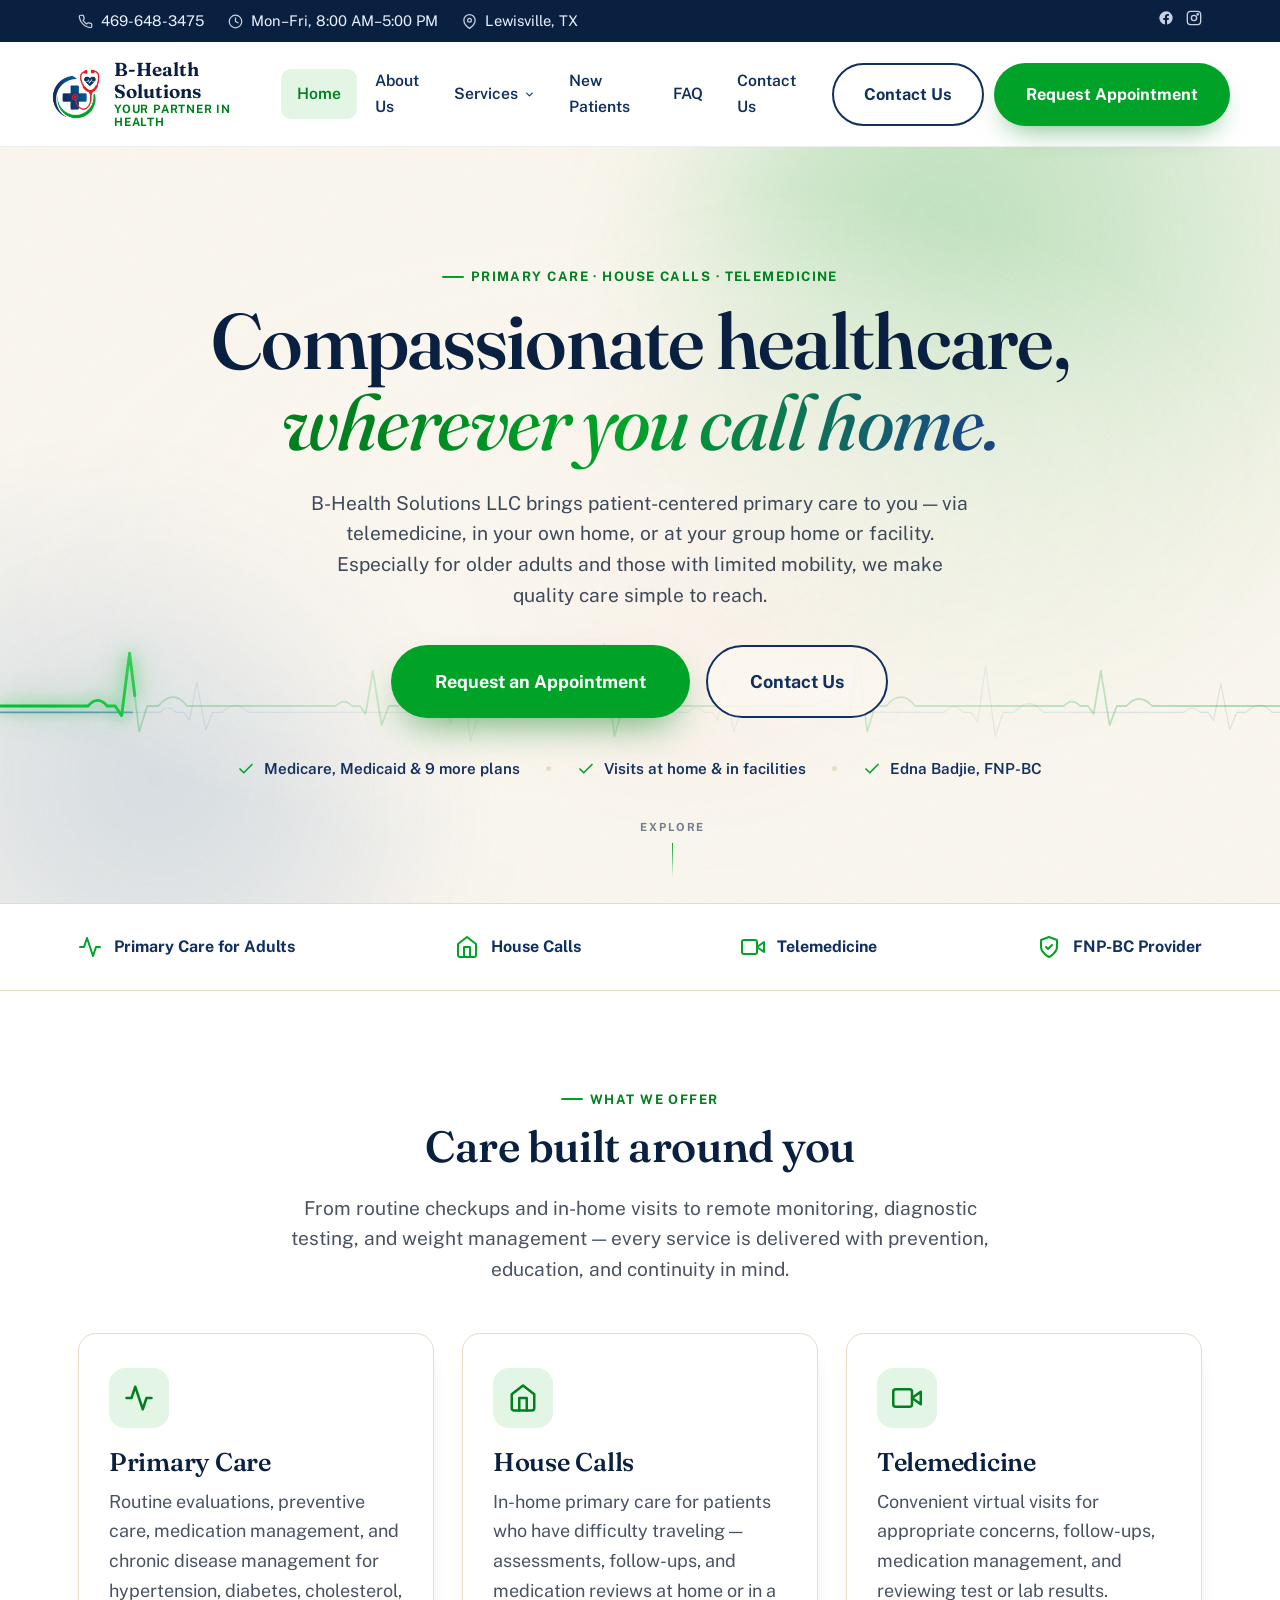
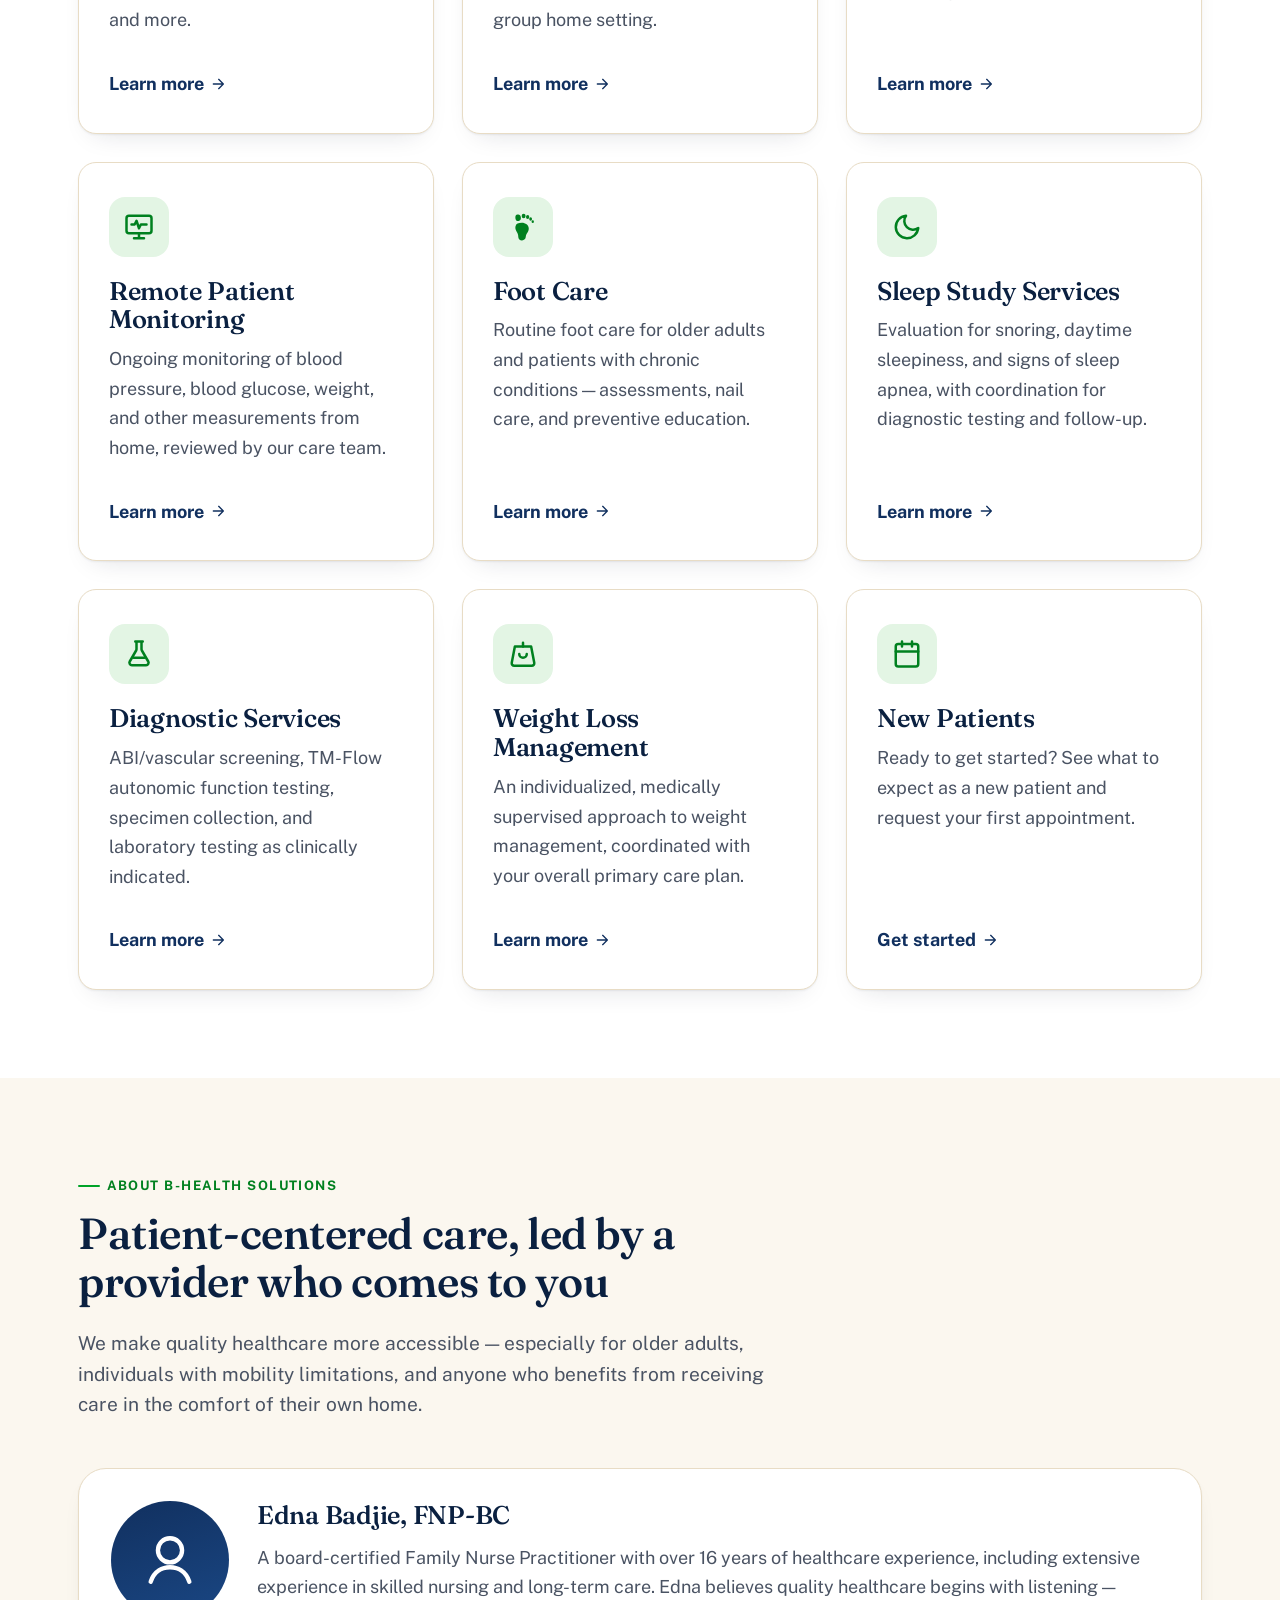
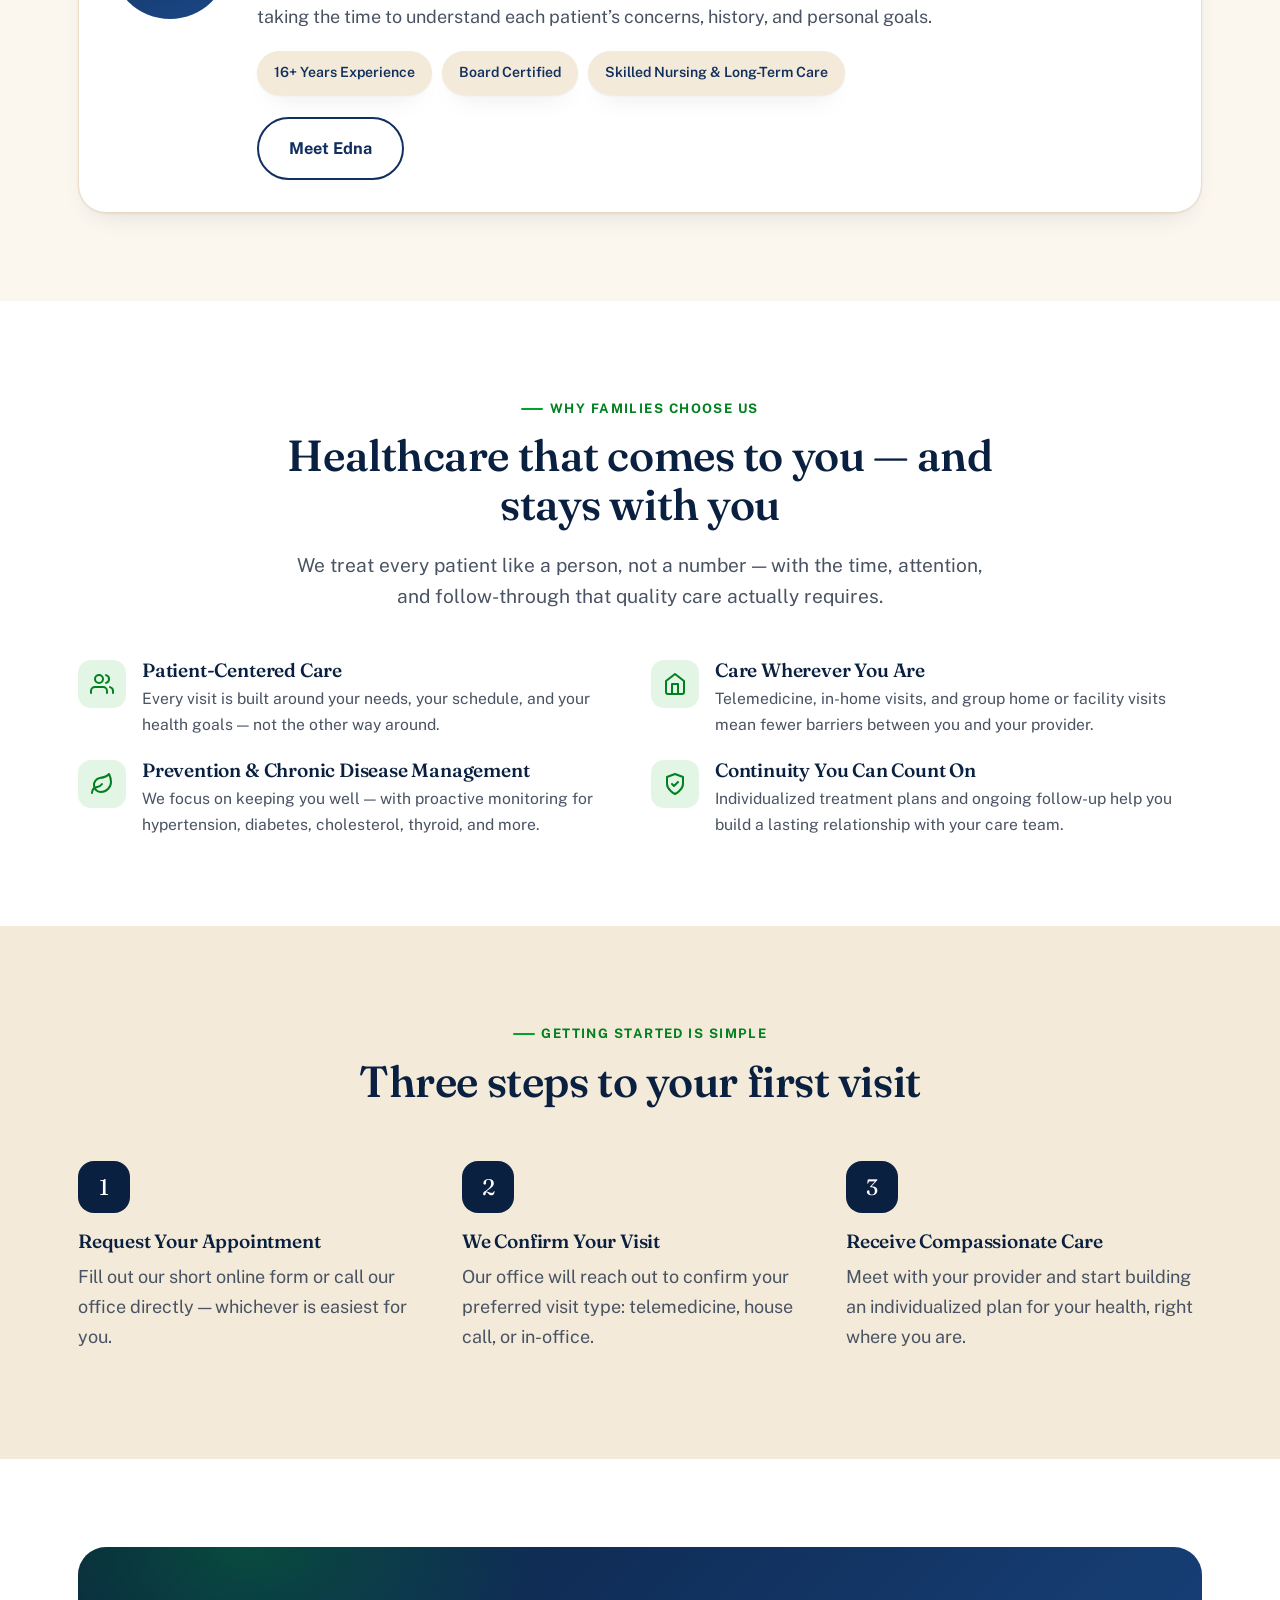
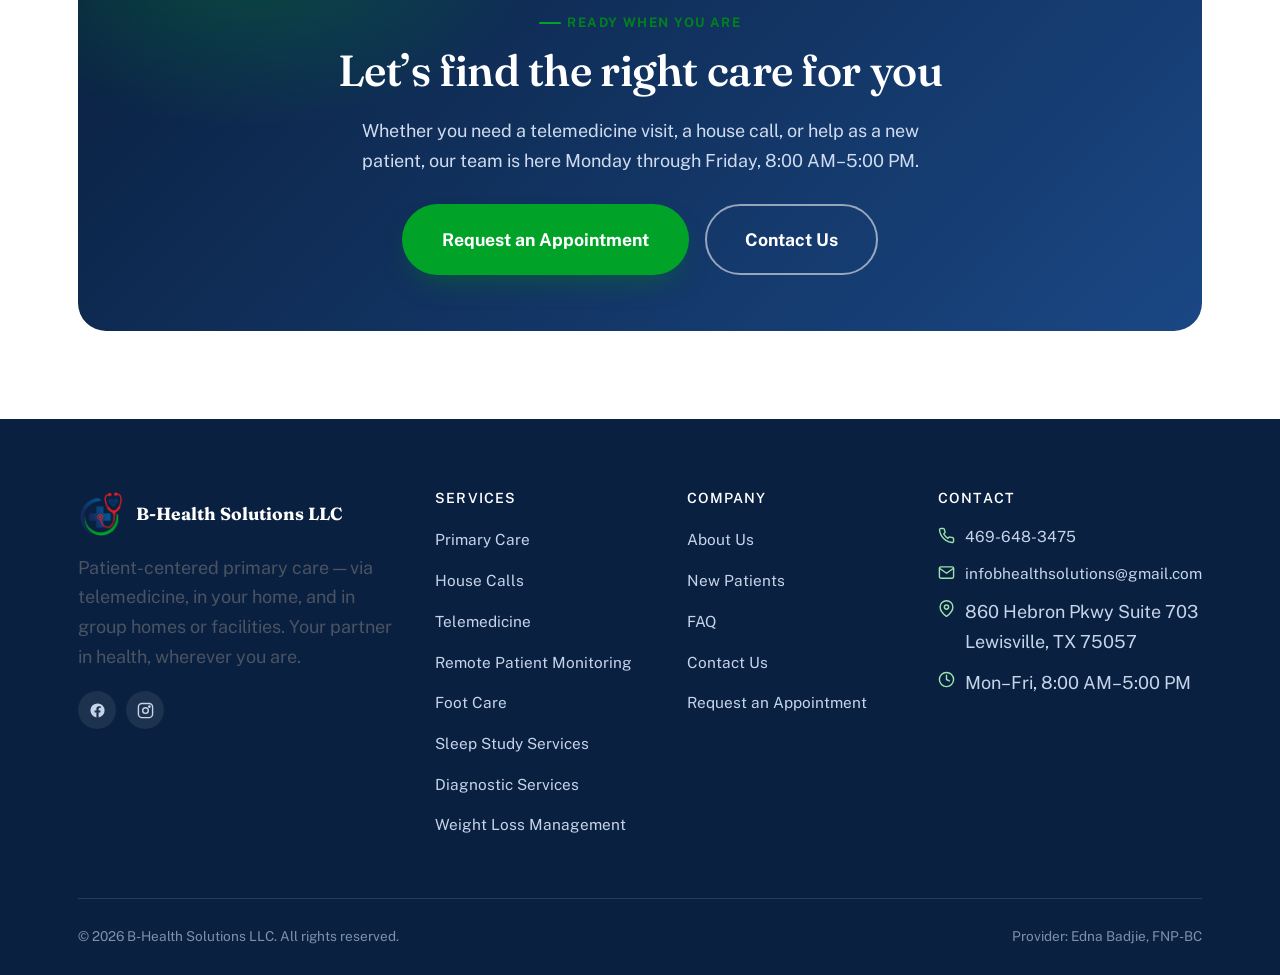
==== commit 8cc06d30: "Connect Formspree endpoints and add DFW service area - Appointment request form -> formspree.io/f/mq" ====
--- a/index.html
+++ b/index.html
@@ -226,6 +226,7 @@
       <div class="section-head center reveal">
         <span class="eyebrow">Why Families Choose Us</span>
         <h2>Healthcare that comes to you &mdash; and stays with you</h2>
+        <p class="lede">We treat every patient like a person, not a number &mdash; with the time, attention, and follow-through that quality care actually requires.</p>
       </div>
       <div class="values-grid reveal-stagger">
         <div class="value-row reveal" style="--i:0">
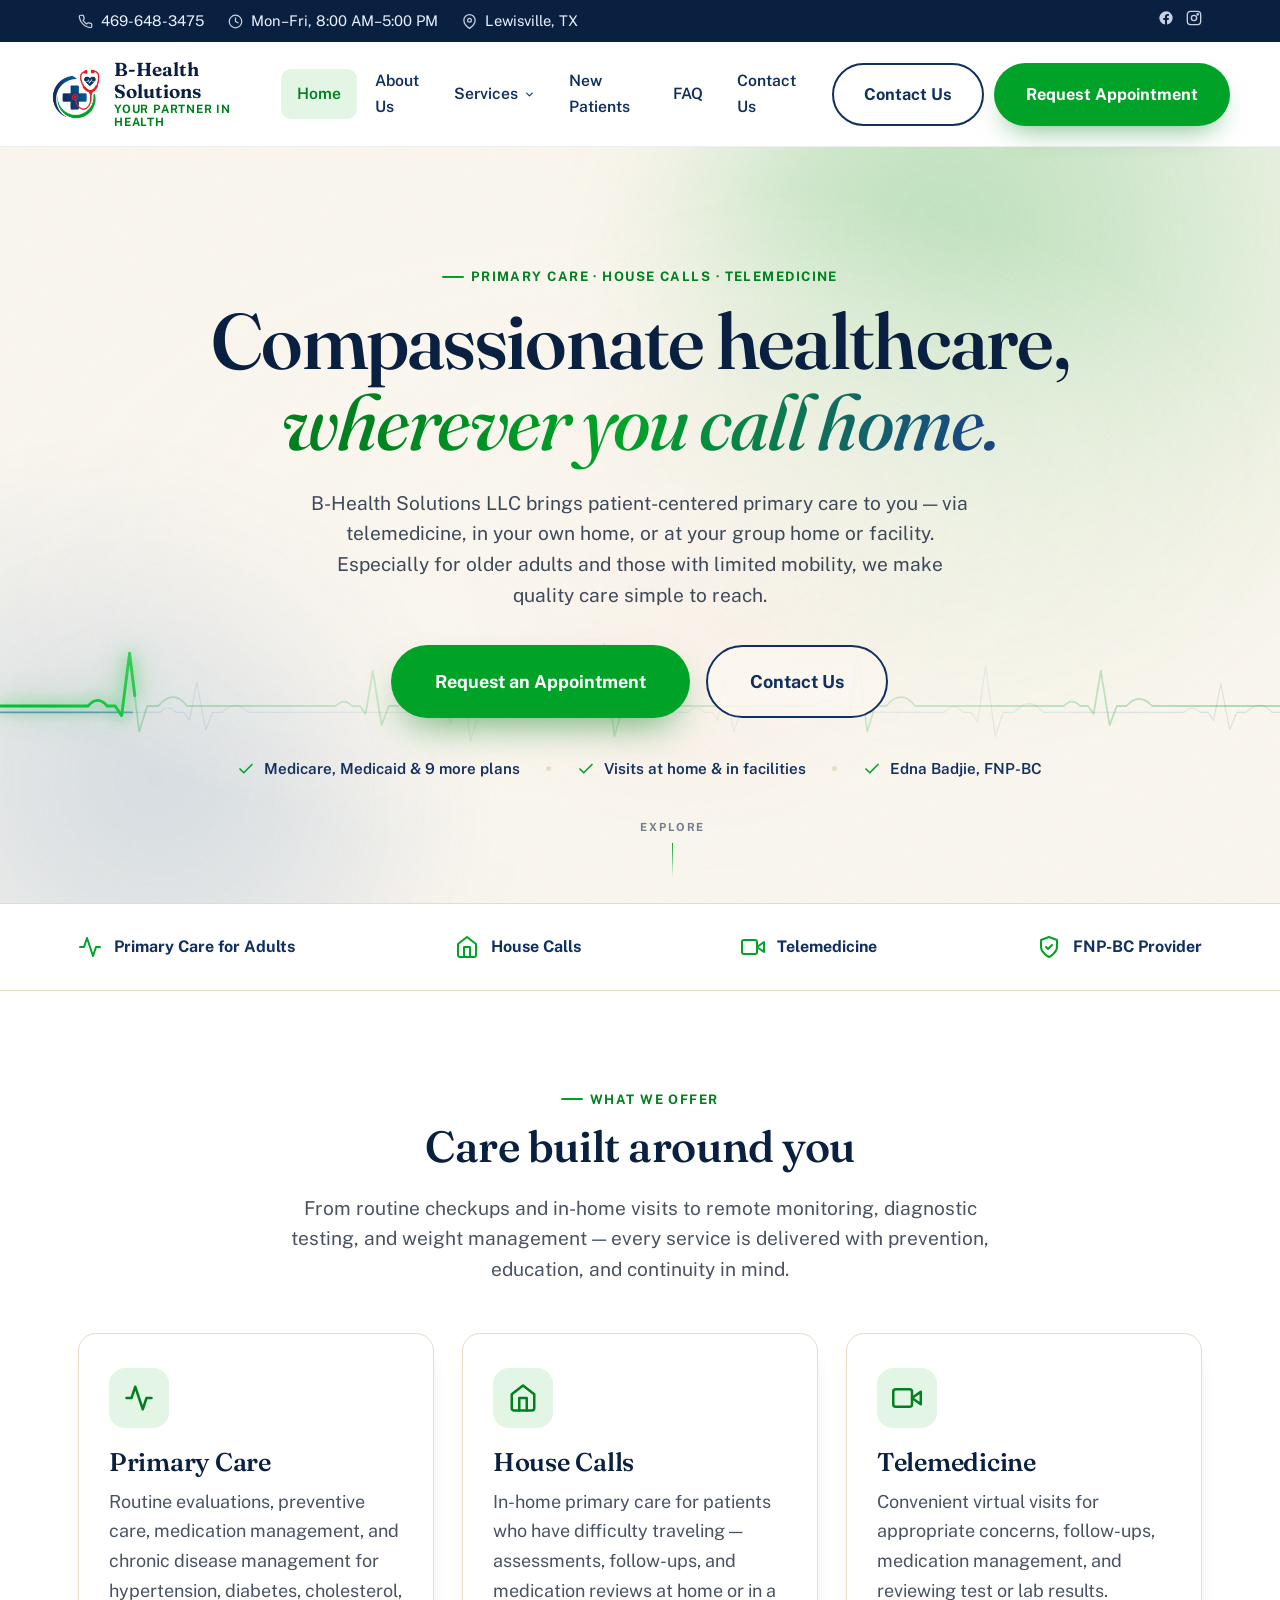
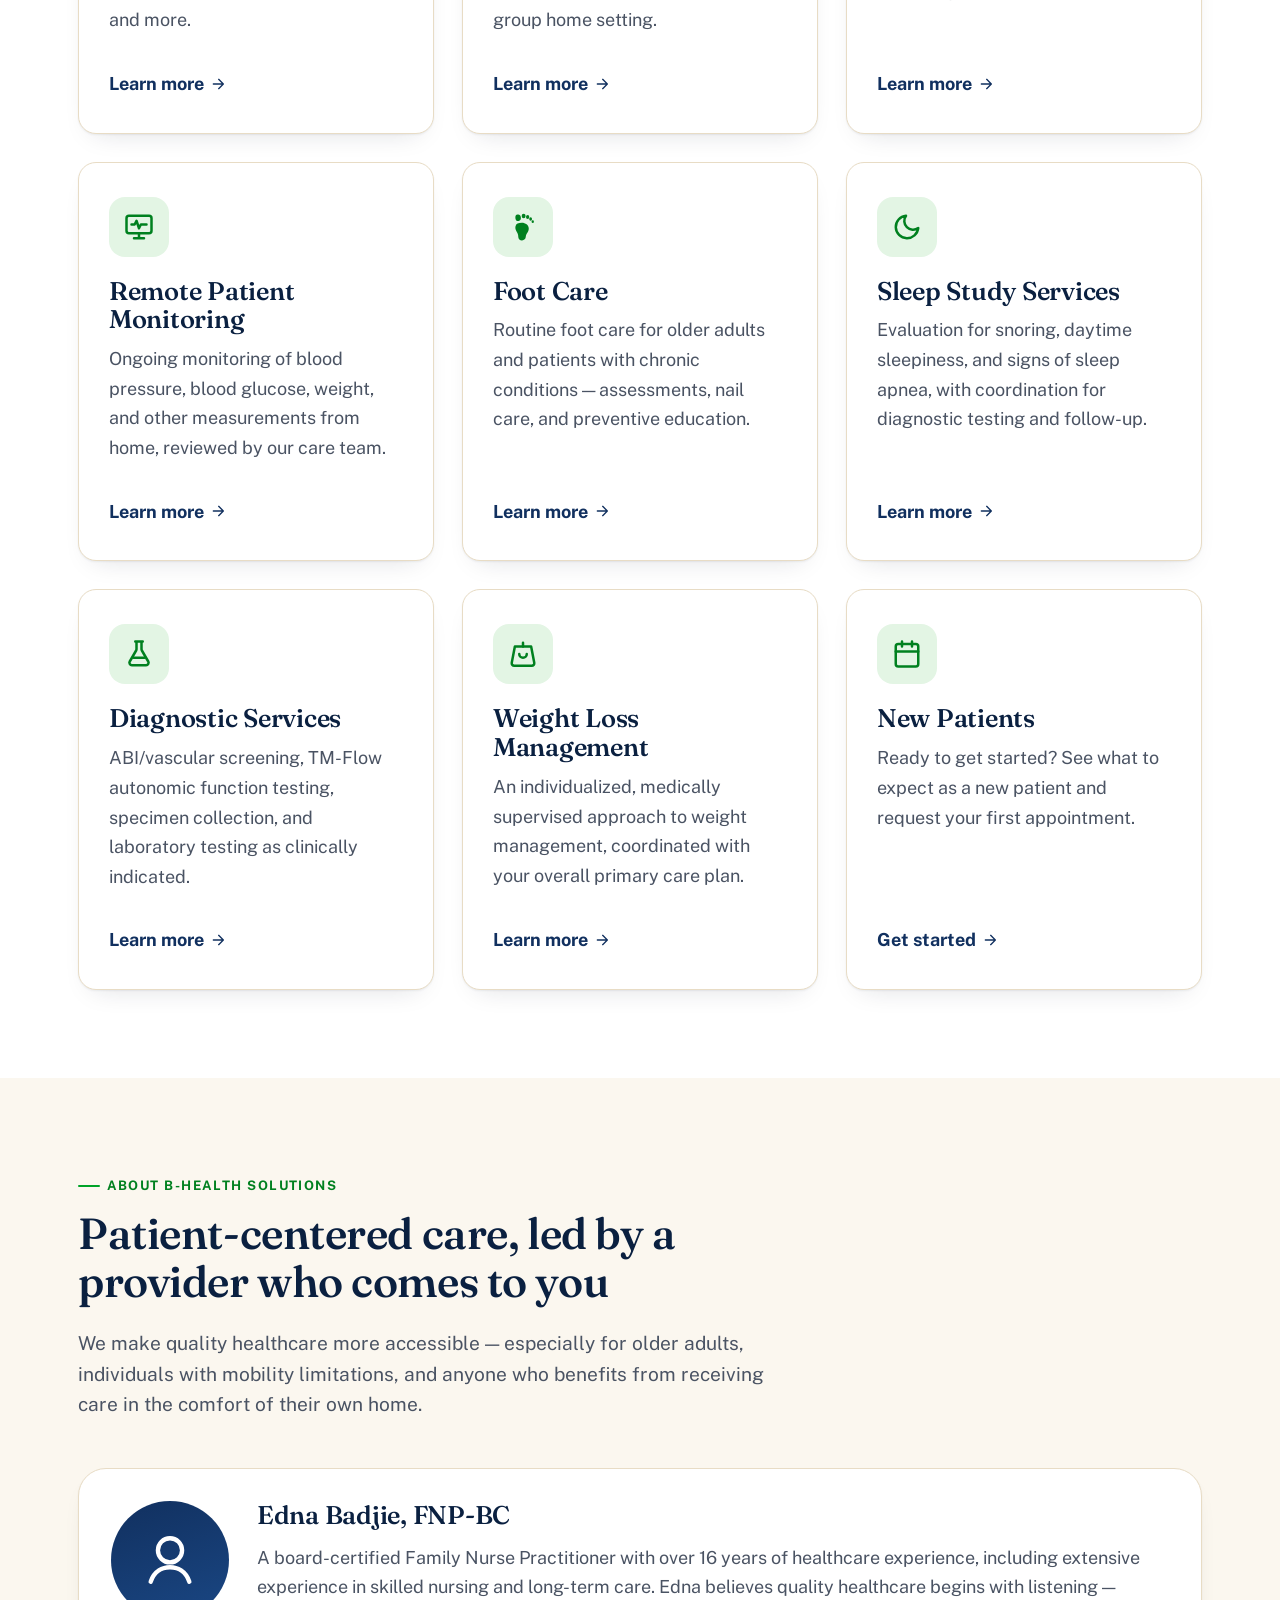
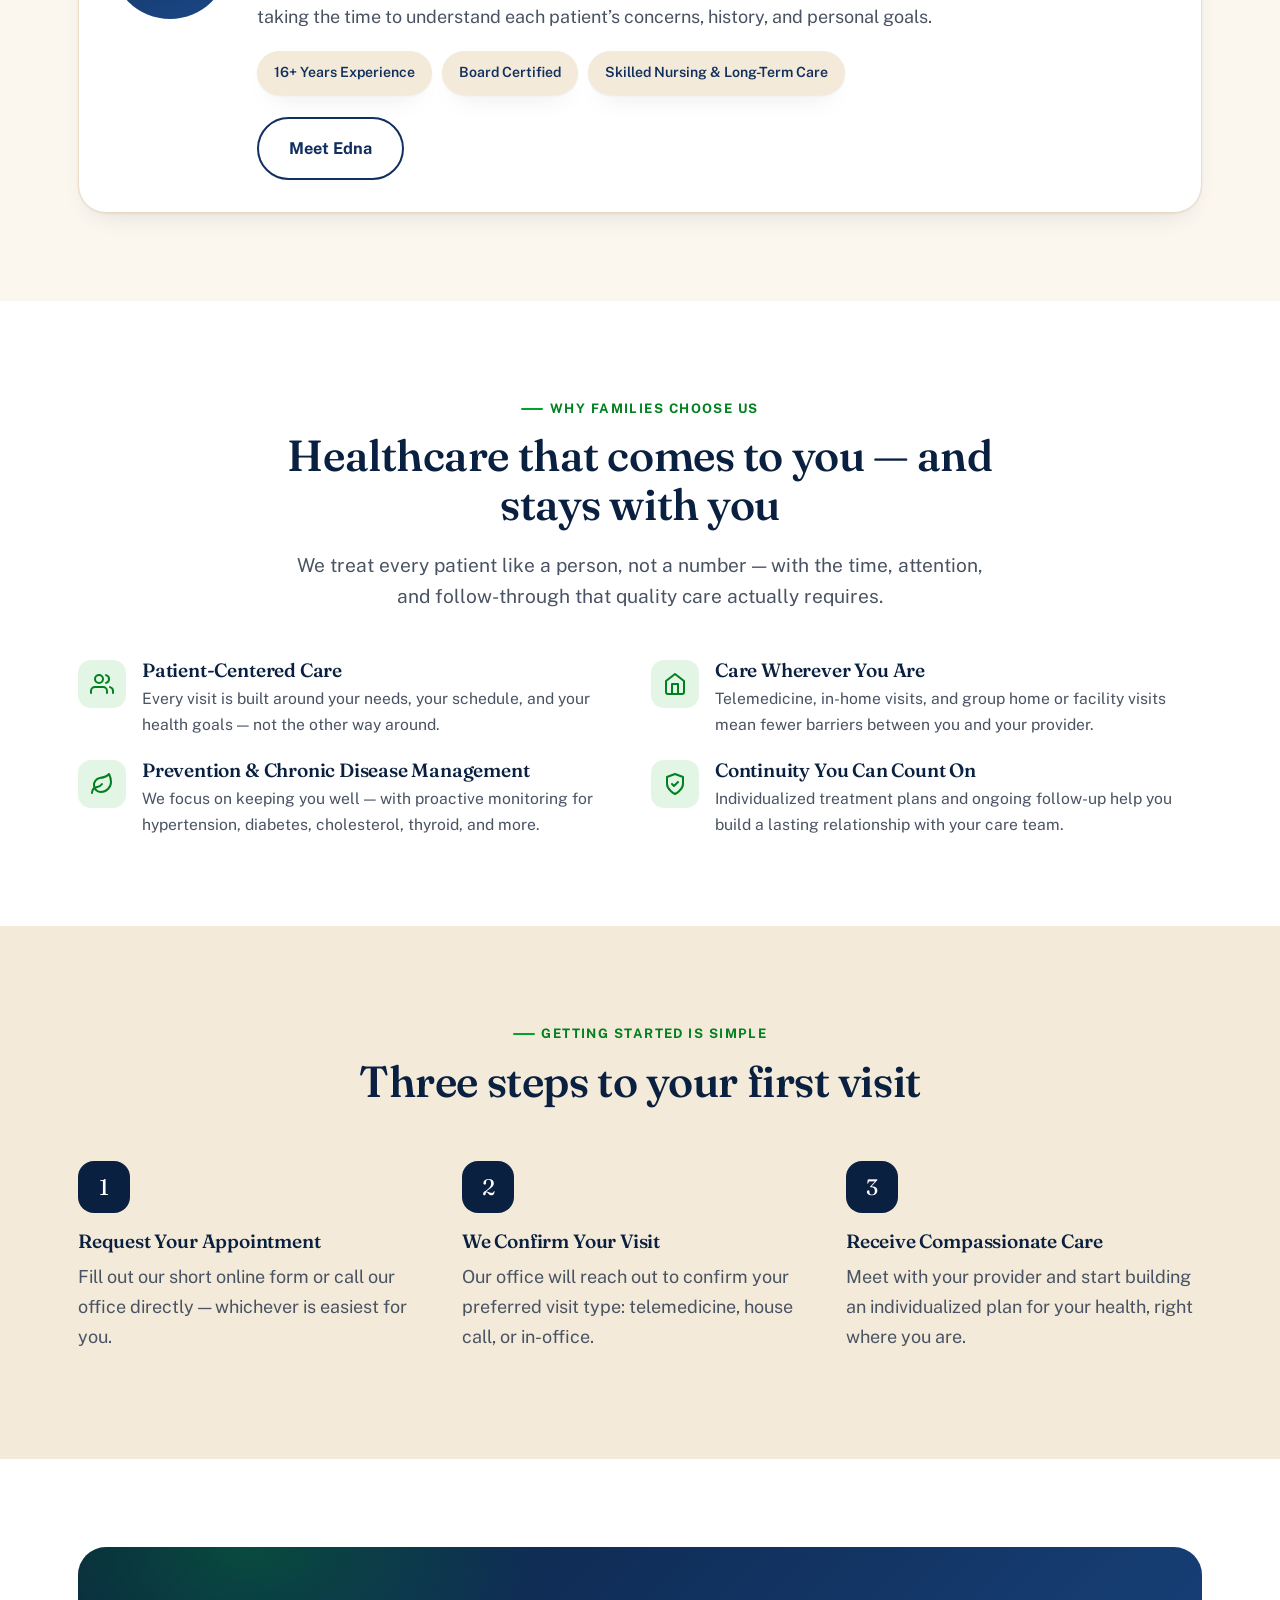
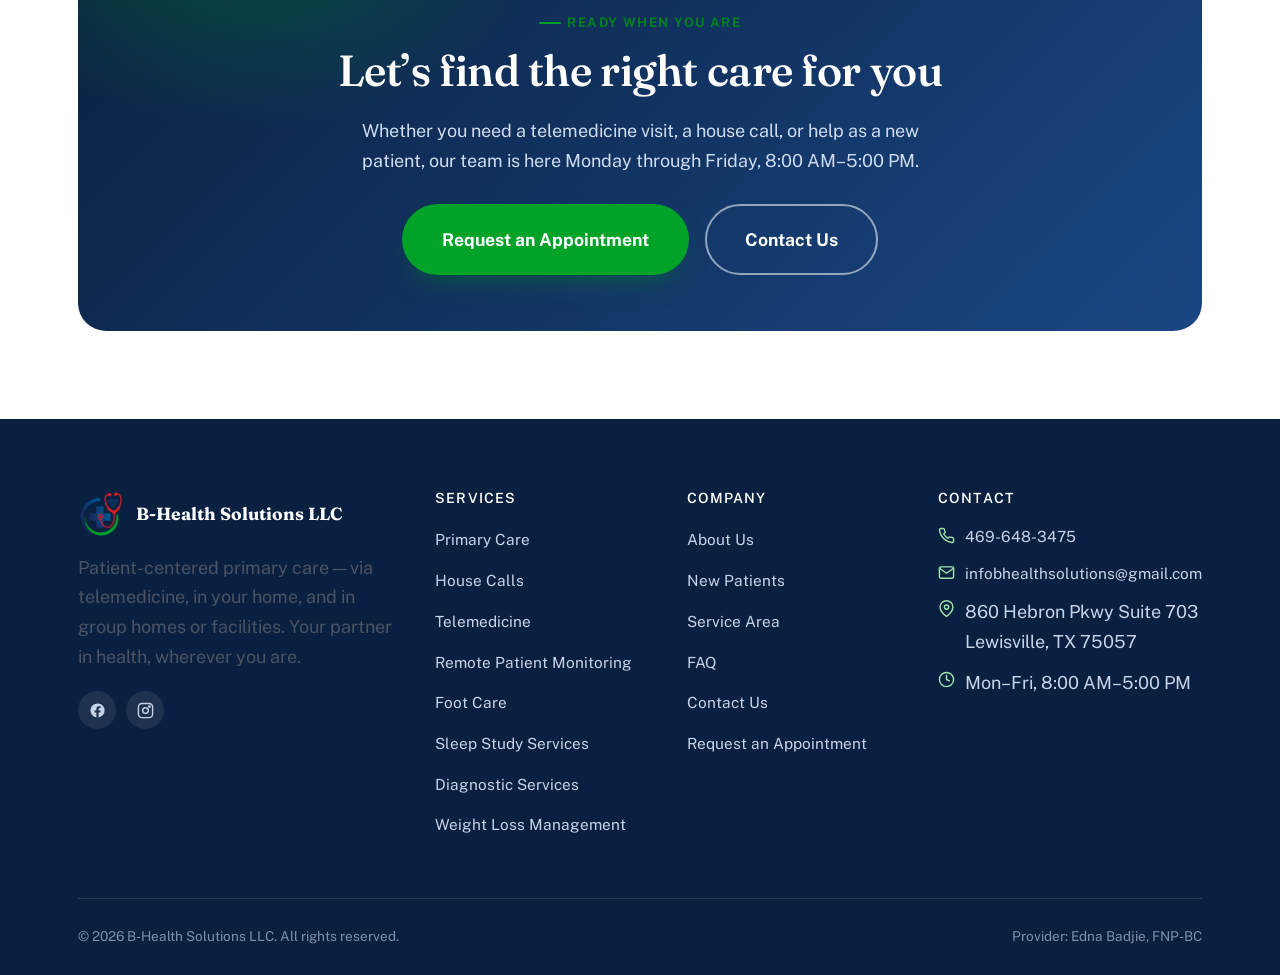
==== commit c30a22c1: "Add DFW service-area page New service-area.html covering the full Dallas-Fort Worth metroplex: 123 c" ====
--- a/index.html
+++ b/index.html
@@ -334,6 +334,7 @@
         <ul>
           <li><a href="about.html">About Us</a></li>
           <li><a href="new-patients.html">New Patients</a></li>
+          <li><a href="service-area.html">Service Area</a></li>
           <li><a href="faq.html">FAQ</a></li>
           <li><a href="contact.html">Contact Us</a></li>
           <li><a href="new-patients.html#request-form">Request an Appointment</a></li>
--- a/css/style.css
+++ b/css/style.css
@@ -728,6 +728,36 @@
 .faq-a{max-height:0;overflow:hidden;transition:max-height .35s var(--ease);}
 .faq-a p{padding:0 2px 22px;margin:0;max-width:70ch;}
 
+/* ---------------------------- Service area ---------------------------- */
+.county-grid{
+  display:grid;grid-template-columns:repeat(auto-fill,minmax(260px,1fr));
+  gap:24px;align-items:start;
+}
+.county-card{
+  background:#fff;border:1px solid var(--sand-line);border-radius:var(--radius-md);
+  padding:26px 24px;box-shadow:var(--shadow-card);
+}
+.county-card h3{
+  font-family:var(--font-body);font-size:.84rem;letter-spacing:.11em;text-transform:uppercase;
+  font-weight:800;color:var(--green-700);margin-bottom:14px;
+  padding-bottom:12px;border-bottom:2px solid var(--green-100);
+}
+.city-list{display:flex;flex-wrap:wrap;gap:7px;}
+.city-list li{
+  font-size:.88rem;font-weight:600;color:var(--navy-900);
+  background:var(--cream);border:1px solid var(--sand-line);
+  padding:5px 11px;border-radius:999px;
+}
+.area-note{
+  margin-top:36px;background:#fff;border:1px solid var(--sand-line);
+  border-left:4px solid var(--green-600);
+  border-radius:var(--radius-md);padding:26px 28px;
+}
+.area-note h4{display:flex;align-items:center;gap:10px;margin-bottom:.4em;}
+.area-note h4 svg{width:22px;height:22px;color:var(--green-700);flex:none;}
+.area-note p{margin-bottom:0;}
+.area-note a{color:var(--green-700);font-weight:700;}
+
 /* ---------------------------- FAQ page ---------------------------- */
 .faq-wrap{max-width:860px;}
 .faq-group{margin-bottom:54px;}
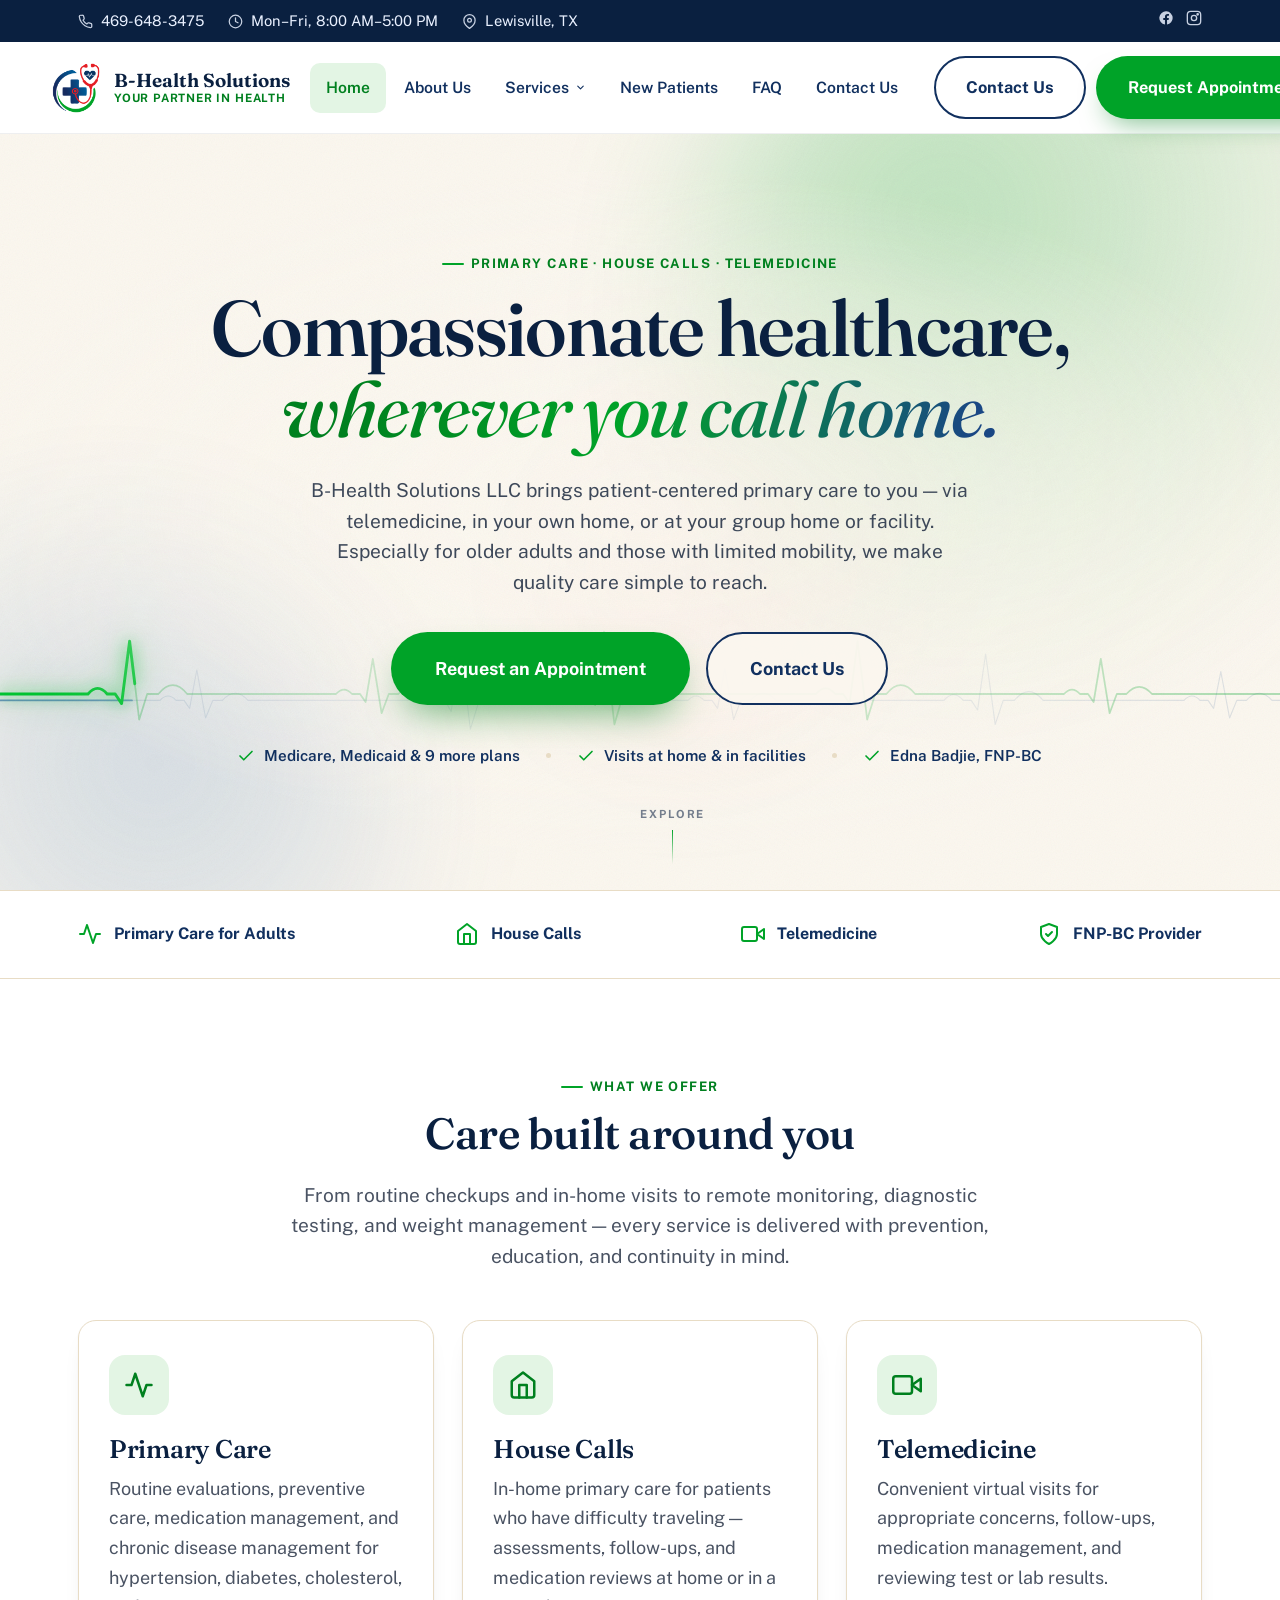
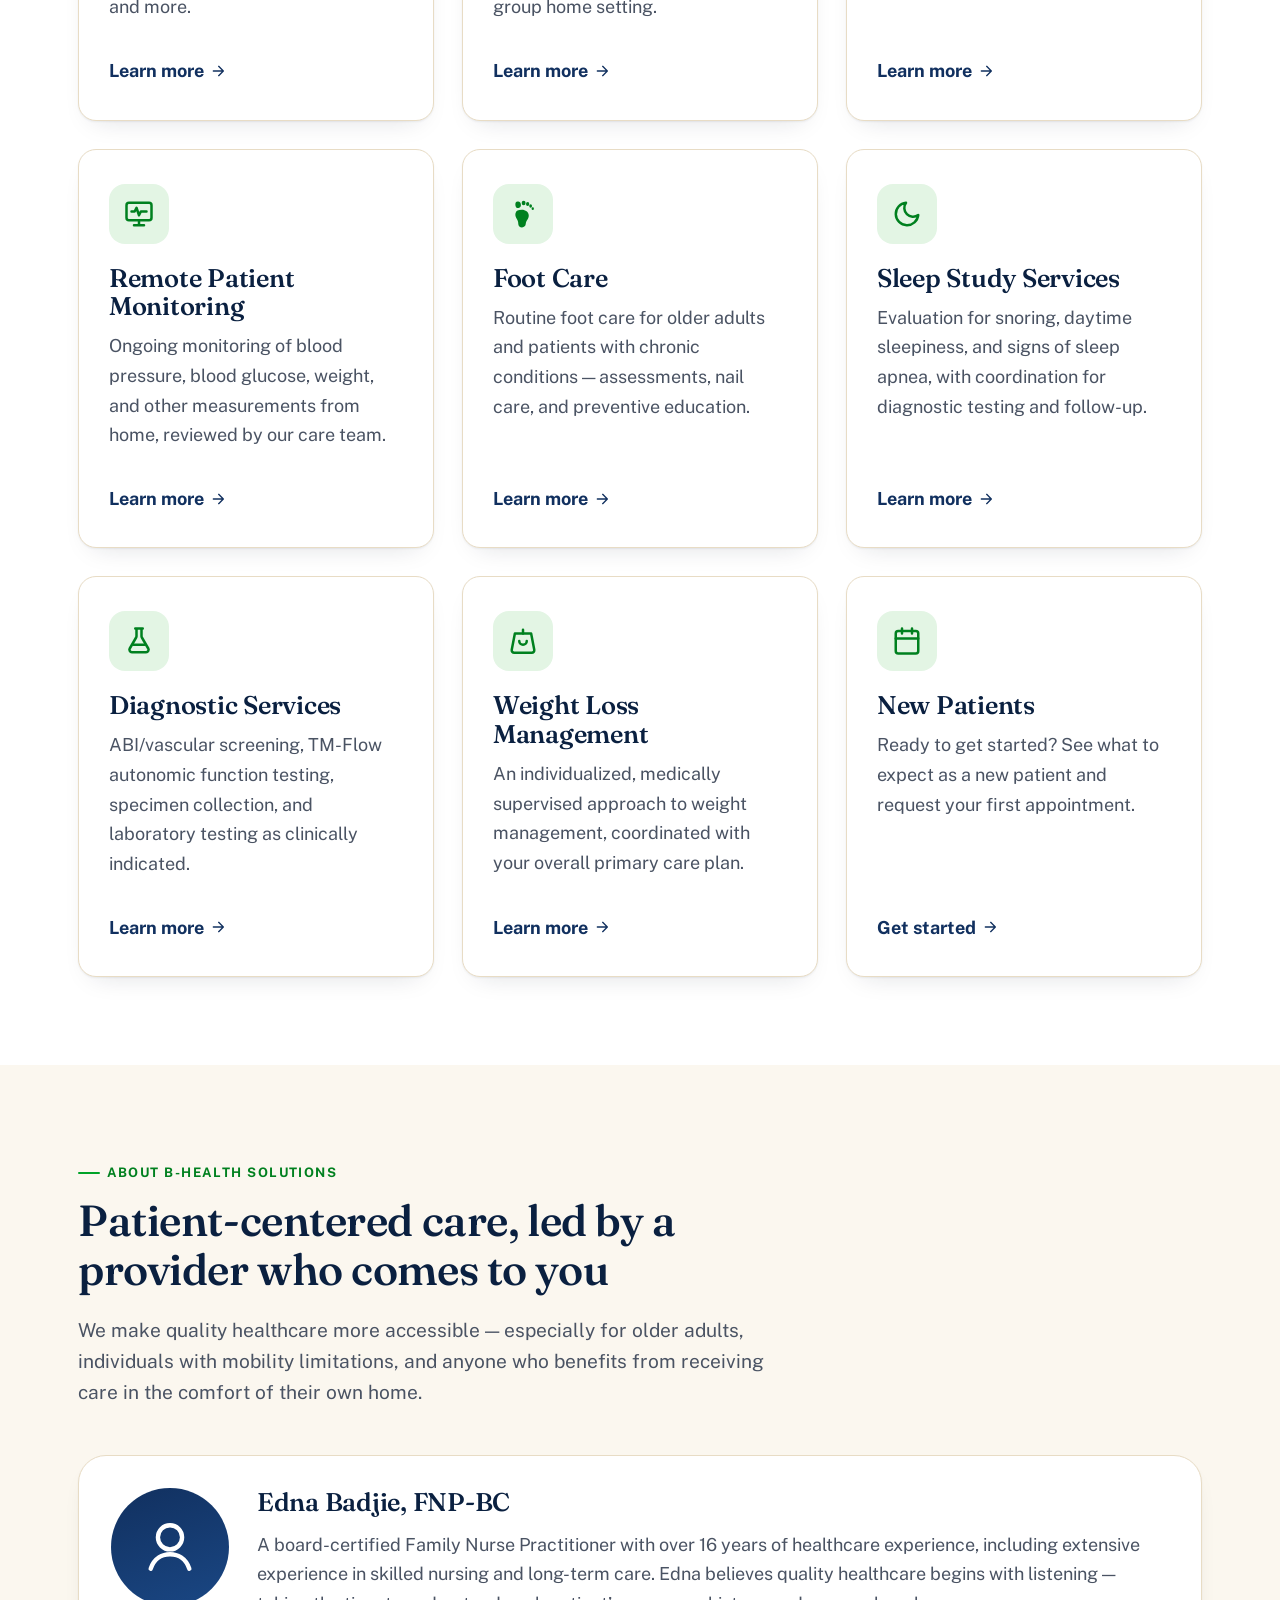
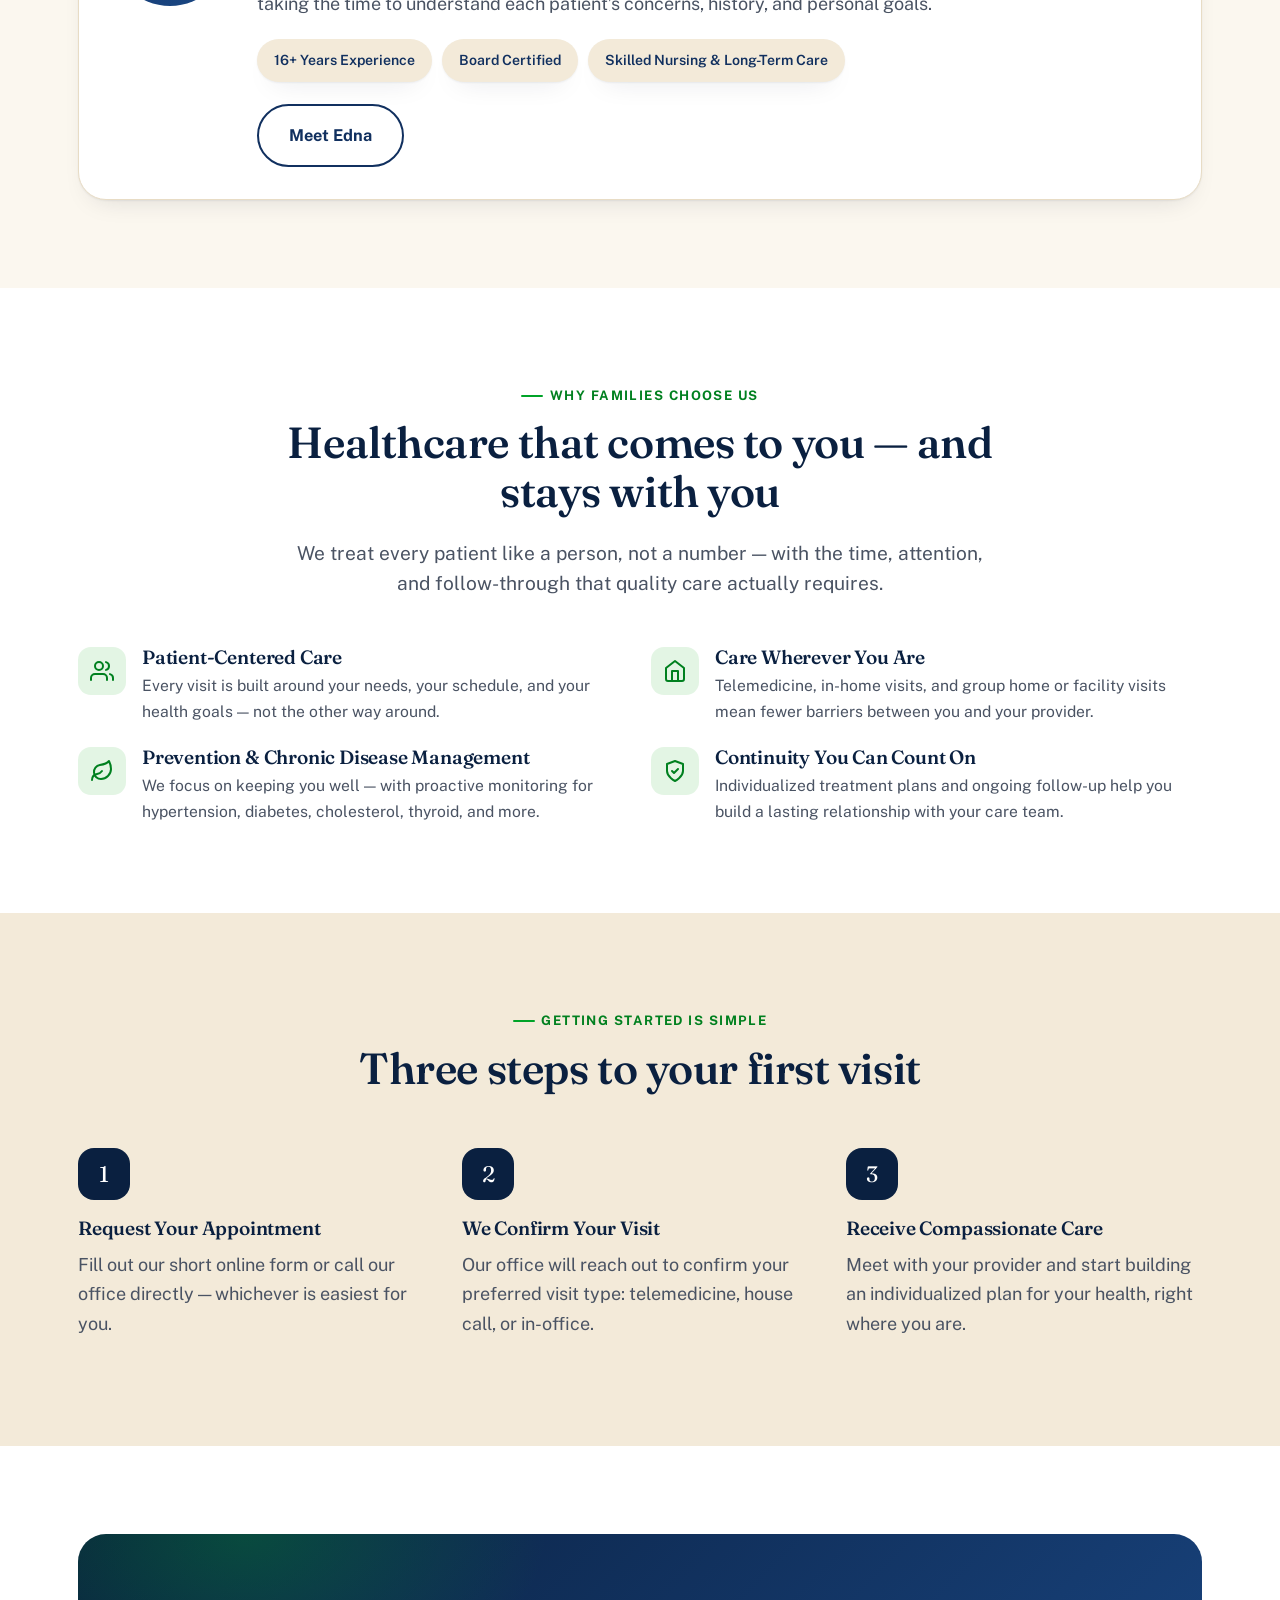
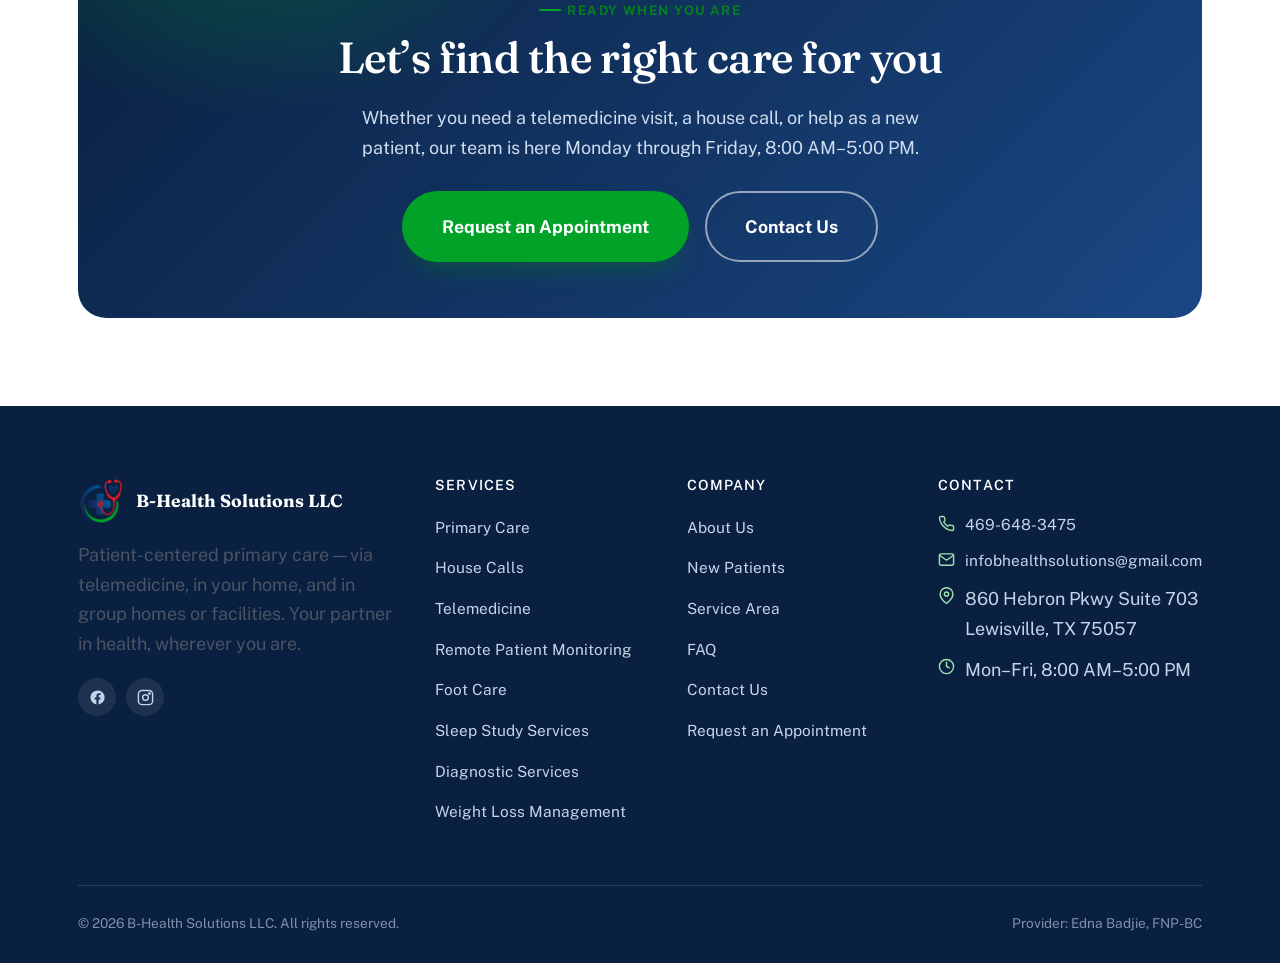
==== commit 278e48a9: "Site-wide audit: fix form services, nav layout, keyboard access Appointment form now offers all 8 se" ====
--- a/index.html
+++ b/index.html
@@ -51,6 +51,7 @@
             <a href="sleep-study.html">Sleep Study Services<small>Sleep disorder evaluation</small></a>
             <a href="diagnostics.html">Diagnostic Services<small>ABI, TM-Flow &amp; lab testing</small></a>
             <a href="weight-loss.html">Weight Loss Management<small>Supervised, individualized plans</small></a>
+            <a href="service-area.html" class="dd-wide-row">Service Area<small>The cities we serve across DFW</small></a>
           </div>
         </li>
         <li><a href="new-patients.html">New Patients</a></li>
--- a/css/style.css
+++ b/css/style.css
@@ -185,6 +185,10 @@
   border-radius:10px;
   transition:background .2s,color .2s;
 }
+/* nav labels must never break onto a second line */
+.main-nav > ul > li > a{white-space:nowrap;}
+.brand{flex:none;}
+.brand-text span{white-space:nowrap;}
 .main-nav > ul > li > a:hover,.main-nav a.active{background:var(--green-100);color:var(--green-700);}
 .has-dropdown{position:relative;}
 .has-dropdown > a svg.chev{width:11px;height:11px;transition:transform .2s;}
@@ -196,7 +200,10 @@
   transition:opacity .2s var(--ease), transform .2s var(--ease), visibility .2s;
   border:1px solid rgba(20,30,50,.06);
 }
-.has-dropdown:hover .dropdown, .has-dropdown.open .dropdown{opacity:1;visibility:visible;transform:translateY(0);}
+/* :focus-within keeps the dropdown reachable by keyboard, not just mouse */
+.has-dropdown:hover .dropdown,
+.has-dropdown:focus-within .dropdown,
+.has-dropdown.open .dropdown{opacity:1;visibility:visible;transform:translateY(0);}
 .dropdown a{display:flex;flex-direction:column;align-items:flex-start;gap:2px;padding:11px 14px;border-radius:10px;}
 .dropdown a small{font-weight:500;color:var(--ink-faint);font-size:.8rem;}
 .dropdown a:hover{background:var(--cream);}
@@ -207,6 +214,7 @@
   left:50%;transform:translateX(-50%) translateY(8px);
 }
 .has-dropdown:hover .dropdown-wide,
+.has-dropdown:focus-within .dropdown-wide,
 .has-dropdown.open .dropdown-wide{transform:translateX(-50%) translateY(0);}
 
 .header-cta{display:flex;align-items:center;gap:10px;}
@@ -217,7 +225,7 @@
 }
 .nav-toggle svg{width:22px;height:22px;}
 
-@media (max-width: 980px){
+@media (max-width: 1080px){
   .main-nav{position:fixed;inset:0 0 0 auto;width:min(360px,88vw);height:100vh;background:#fff;
     transform:translateX(100%); transition:transform .3s var(--ease); flex-direction:column; align-items:stretch;
     padding:90px 22px 30px; box-shadow:-20px 0 50px rgba(0,0,0,.15); overflow-y:auto;}
@@ -229,6 +237,7 @@
   /* collapse the two-column desktop dropdown back to a plain stacked list */
   .dropdown-wide{min-width:0;left:auto;transform:none;grid-template-columns:1fr;}
   .has-dropdown:hover .dropdown-wide,
+  .has-dropdown:focus-within .dropdown-wide,
   .has-dropdown.open .dropdown-wide{transform:none;}
   .has-dropdown.open .dropdown-wide{display:flex;flex-direction:column;}
   .has-dropdown > a svg.chev{transform:none !important;}
@@ -247,6 +256,13 @@
   .container{padding:0 18px;}
   .brand img{height:42px;}
   .brand-text strong{font-size:1.02rem;}
+}
+
+/* narrower desktops: tighten nav and drop the header Contact Us button,
+   which duplicates the Contact Us item already in the nav */
+@media (max-width:1240px) and (min-width:1081px){
+  .main-nav > ul > li > a{padding:12px 11px;font-size:.94rem;}
+  .header-cta .btn-outline{display:none;}
 }
 
 /* ---------------------------- Hero (home) ----------------------------
@@ -838,3 +854,10 @@
   .steps{grid-template-columns:1fr;}
   .footer-bottom{flex-direction:column;text-align:center;}
 }
+
+/* Service Area sits across the full width at the foot of the services dropdown */
+.dropdown-wide .dd-wide-row{
+  grid-column:1 / -1;
+  margin-top:6px;padding-top:14px;
+  border-top:1px solid var(--sand-line);
+}
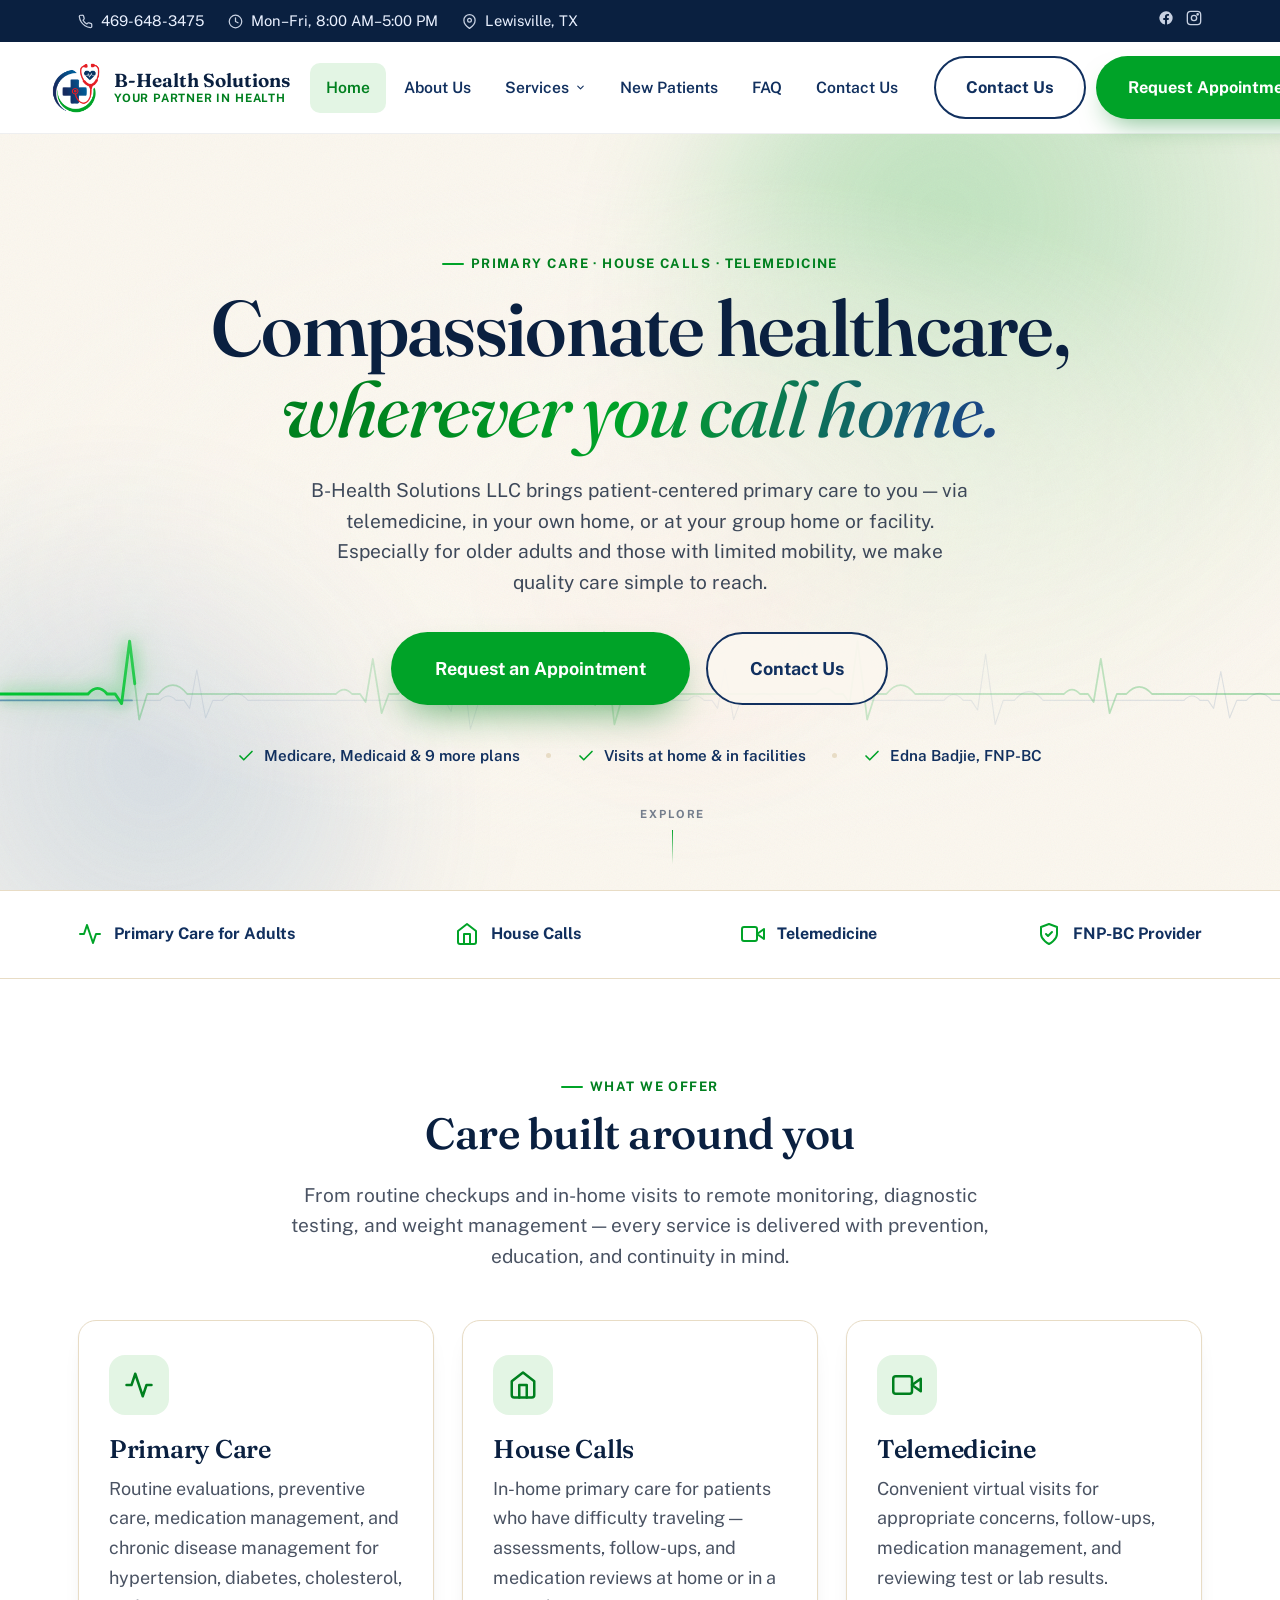
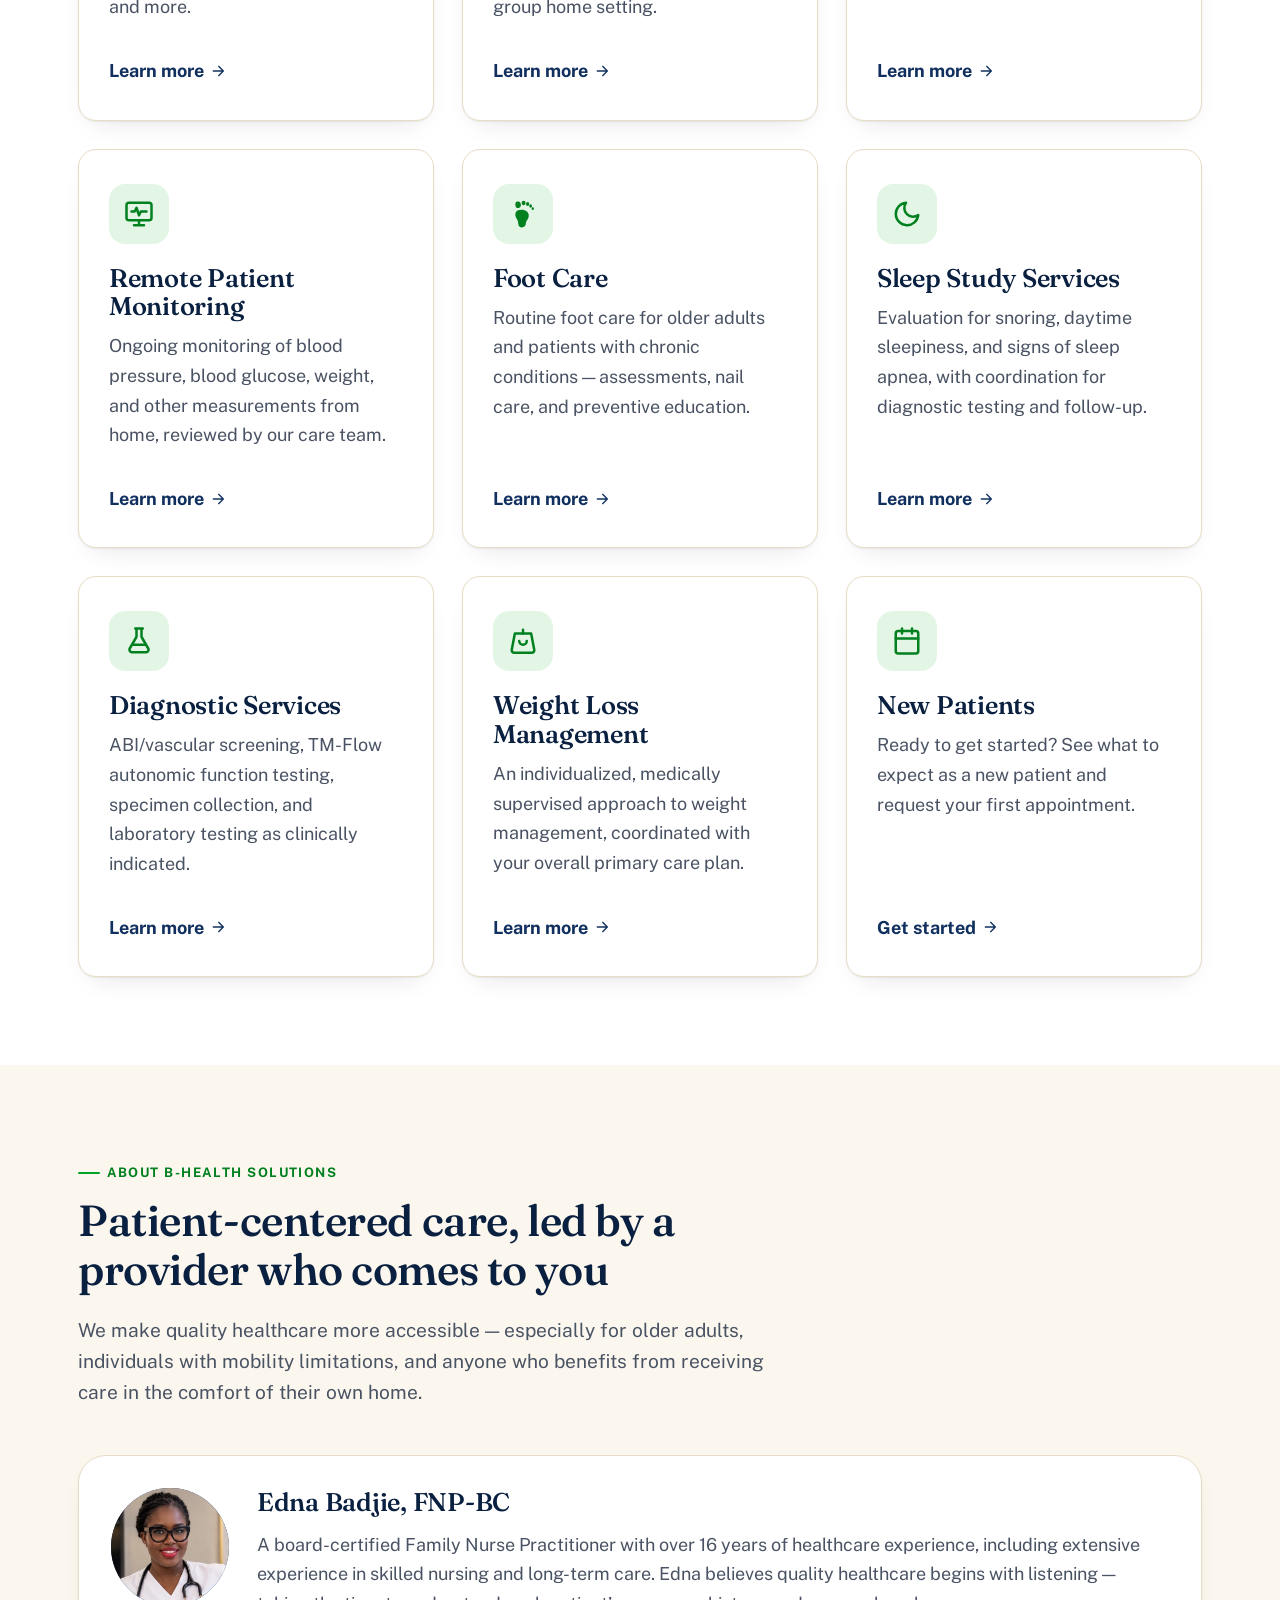
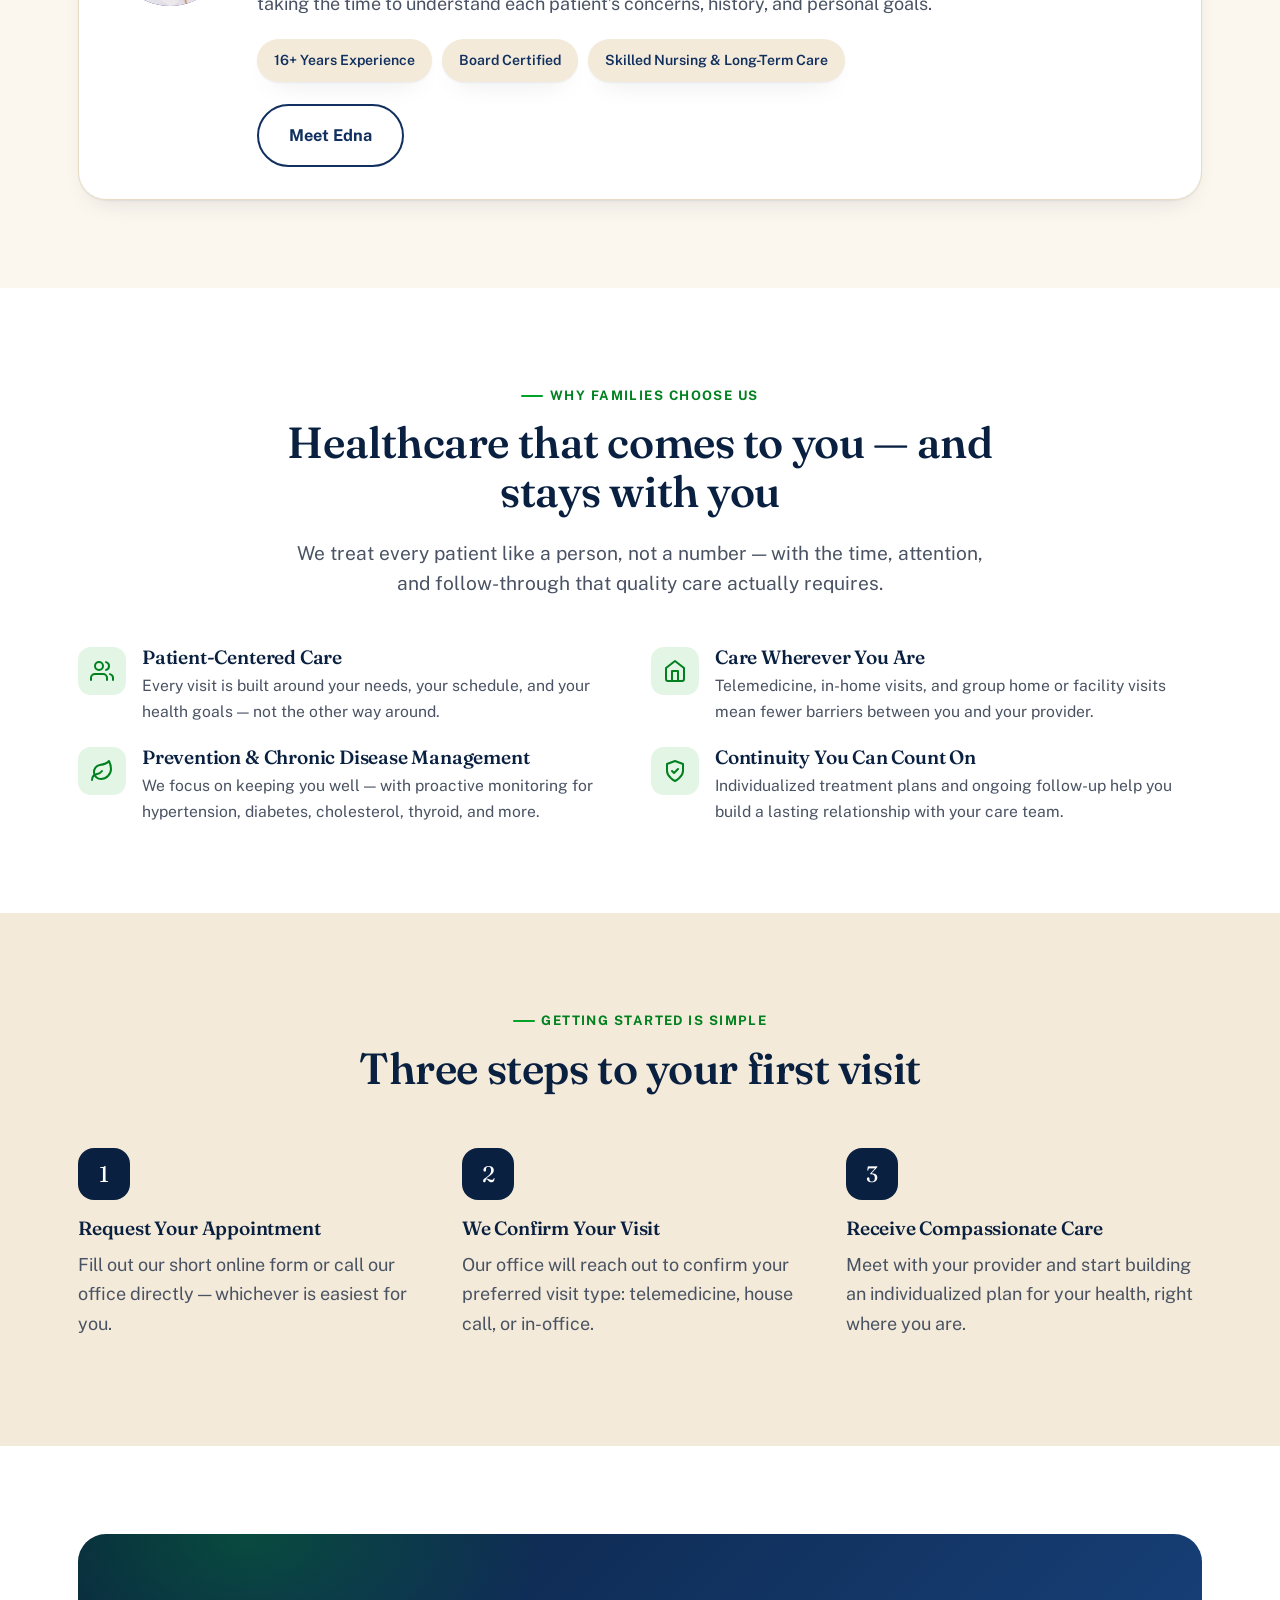
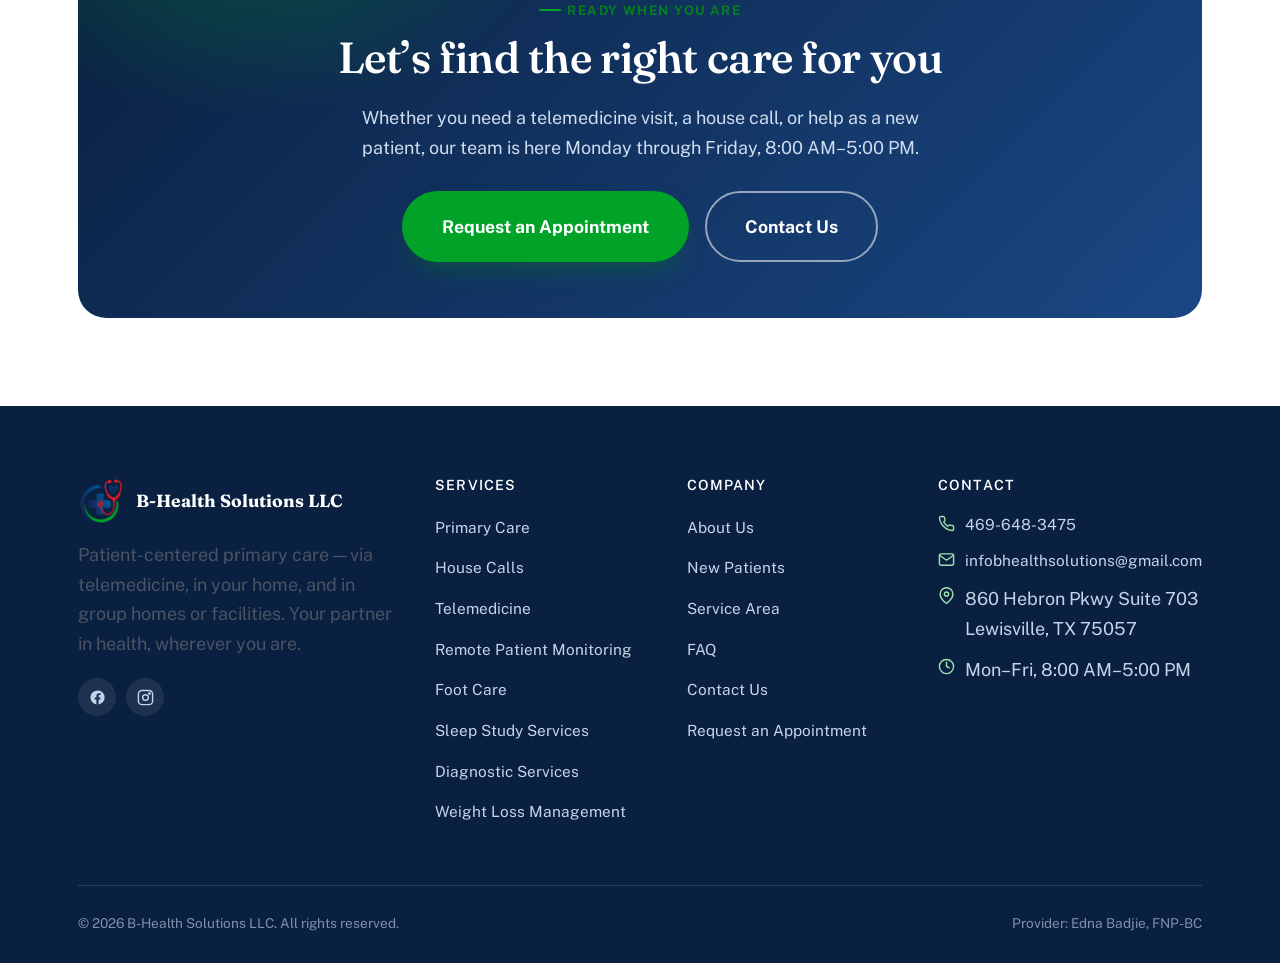
==== commit 09880743: "Use Edna's headshot for the provider photo Replaces the placeholder avatar on the About provider car" ====
--- a/index.html
+++ b/index.html
@@ -202,9 +202,13 @@
         <p class="lede">We make quality healthcare more accessible &mdash; especially for older adults, individuals with mobility limitations, and anyone who benefits from receiving care in the comfort of their own home.</p>
       </div>
       <div class="provider-card reveal">
-        <div class="provider-avatar">
-          <svg viewBox="0 0 24 24" fill="none" stroke="currentColor" stroke-width="1.8" stroke-linecap="round" stroke-linejoin="round"><circle cx="12" cy="8" r="5"/><path d="M4 21c1.5-4.5 5-6 8-6s6.5 1.5 8 6"/></svg>
-        </div>
+        <img class="provider-avatar"
+             src="images/edna-badjie.jpg"
+             srcset="images/edna-badjie.jpg 440w, images/edna-badjie@2x.jpg 880w"
+             sizes="118px"
+             width="440" height="440"
+             alt="Edna Badjie, FNP-BC, Family Nurse Practitioner at B-Health Solutions">
+
         <div>
           <h3>Edna Badjie, FNP-BC</h3>
           <p>A board-certified Family Nurse Practitioner with over 16 years of healthcare experience, including extensive experience in skilled nursing and long-term care. Edna believes quality healthcare begins with listening &mdash; taking the time to understand each patient&rsquo;s concerns, history, and personal goals.</p>
--- a/css/style.css
+++ b/css/style.css
@@ -586,6 +586,9 @@
   display:flex;align-items:center;justify-content:center;color:#fff;
 }
 .provider-avatar svg{width:58px;height:58px;}
+/* photo variant: fill the circle without distortion */
+img.provider-avatar{display:block;object-fit:cover;object-position:50% 22%;}
+img.provider-portrait{object-fit:cover;object-position:50% 22%;}
 .credential-list{display:flex;flex-wrap:wrap;gap:10px;margin-top:14px;}
 .credential-list .pill{background:var(--sand);border-color:transparent;}
 
